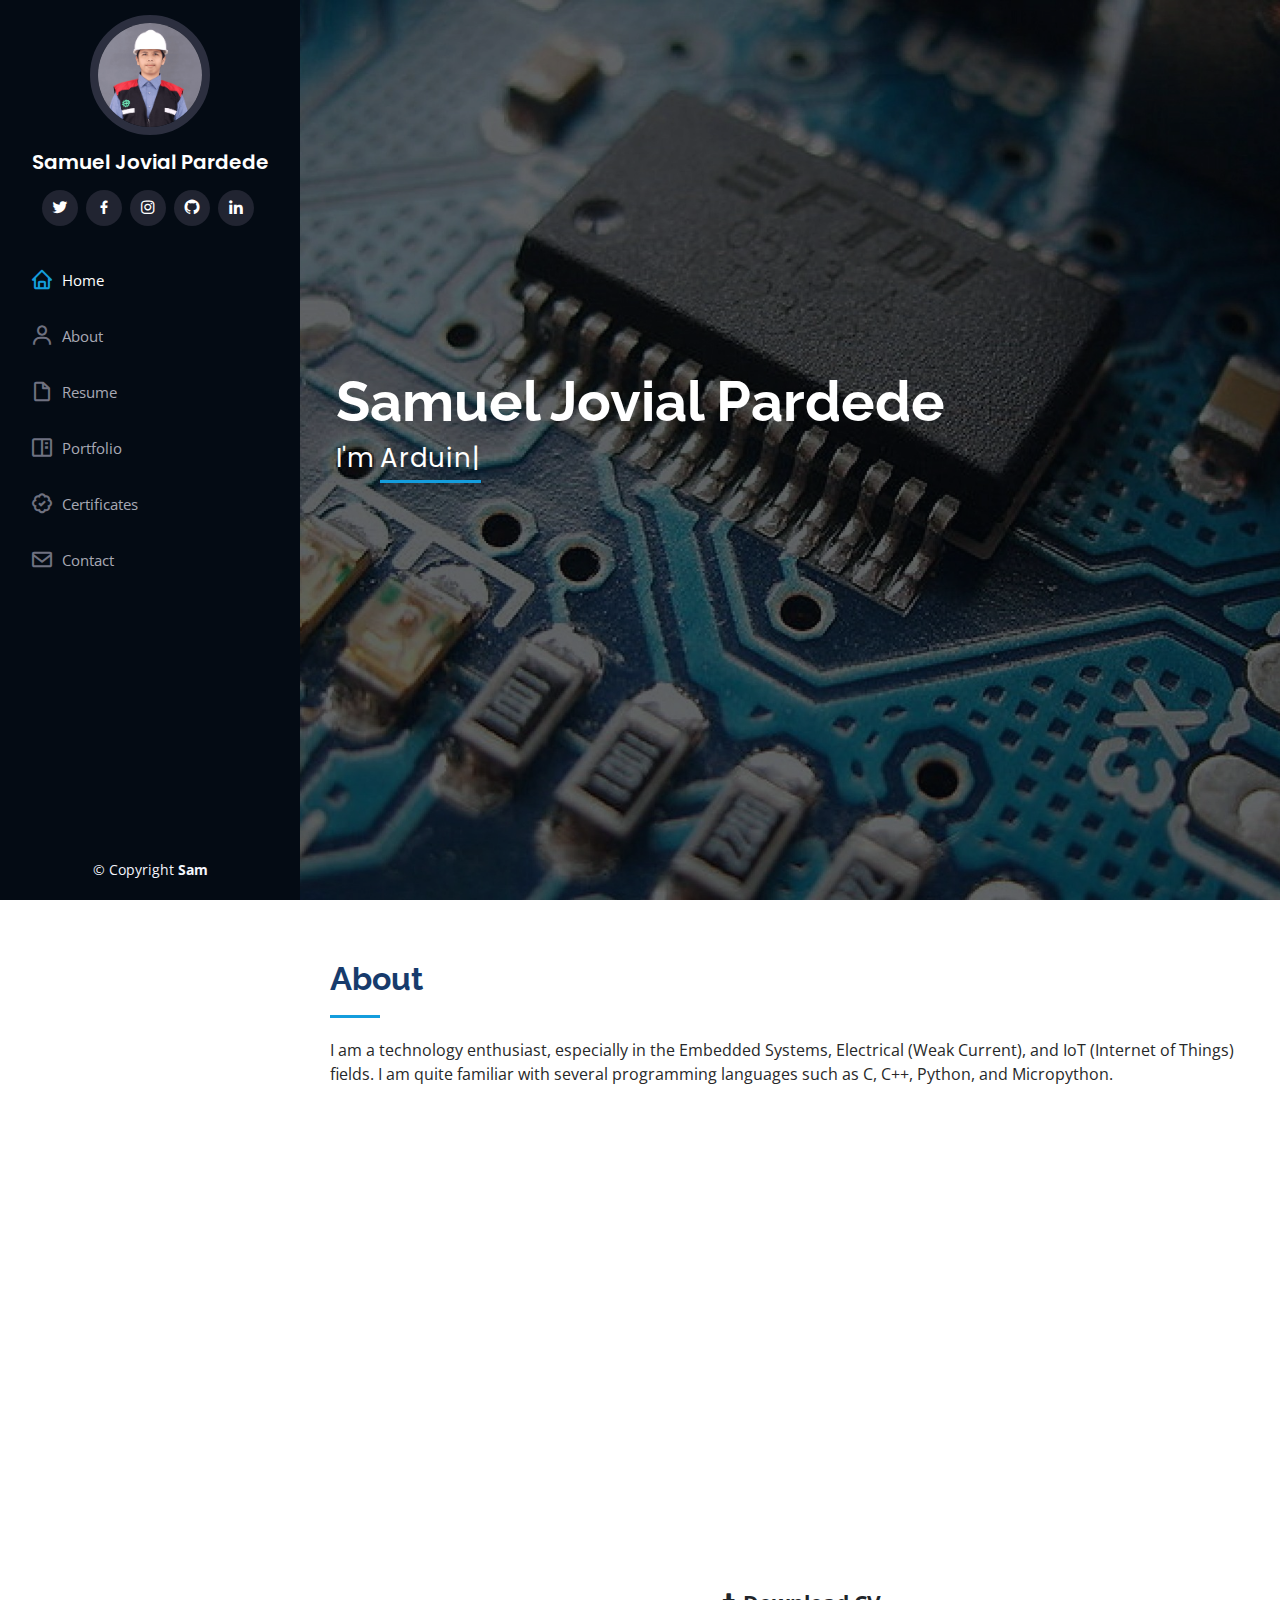
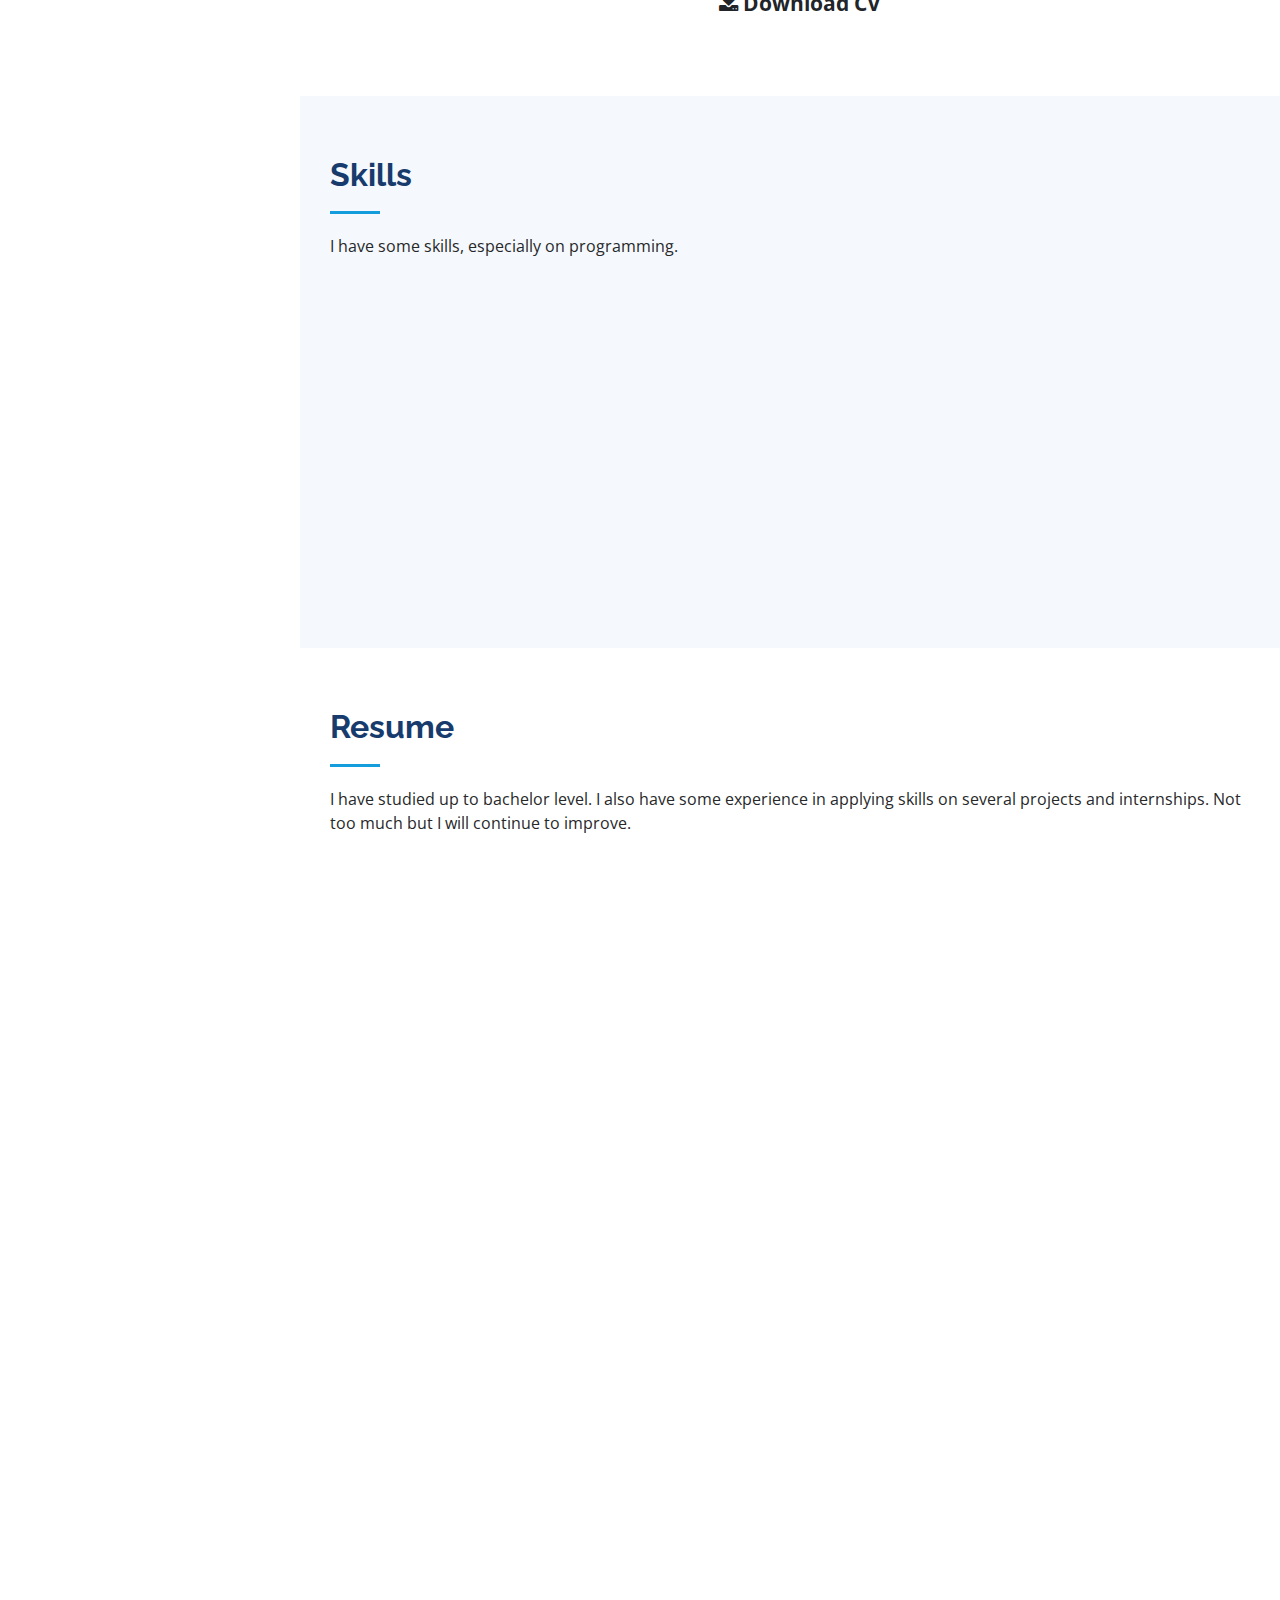
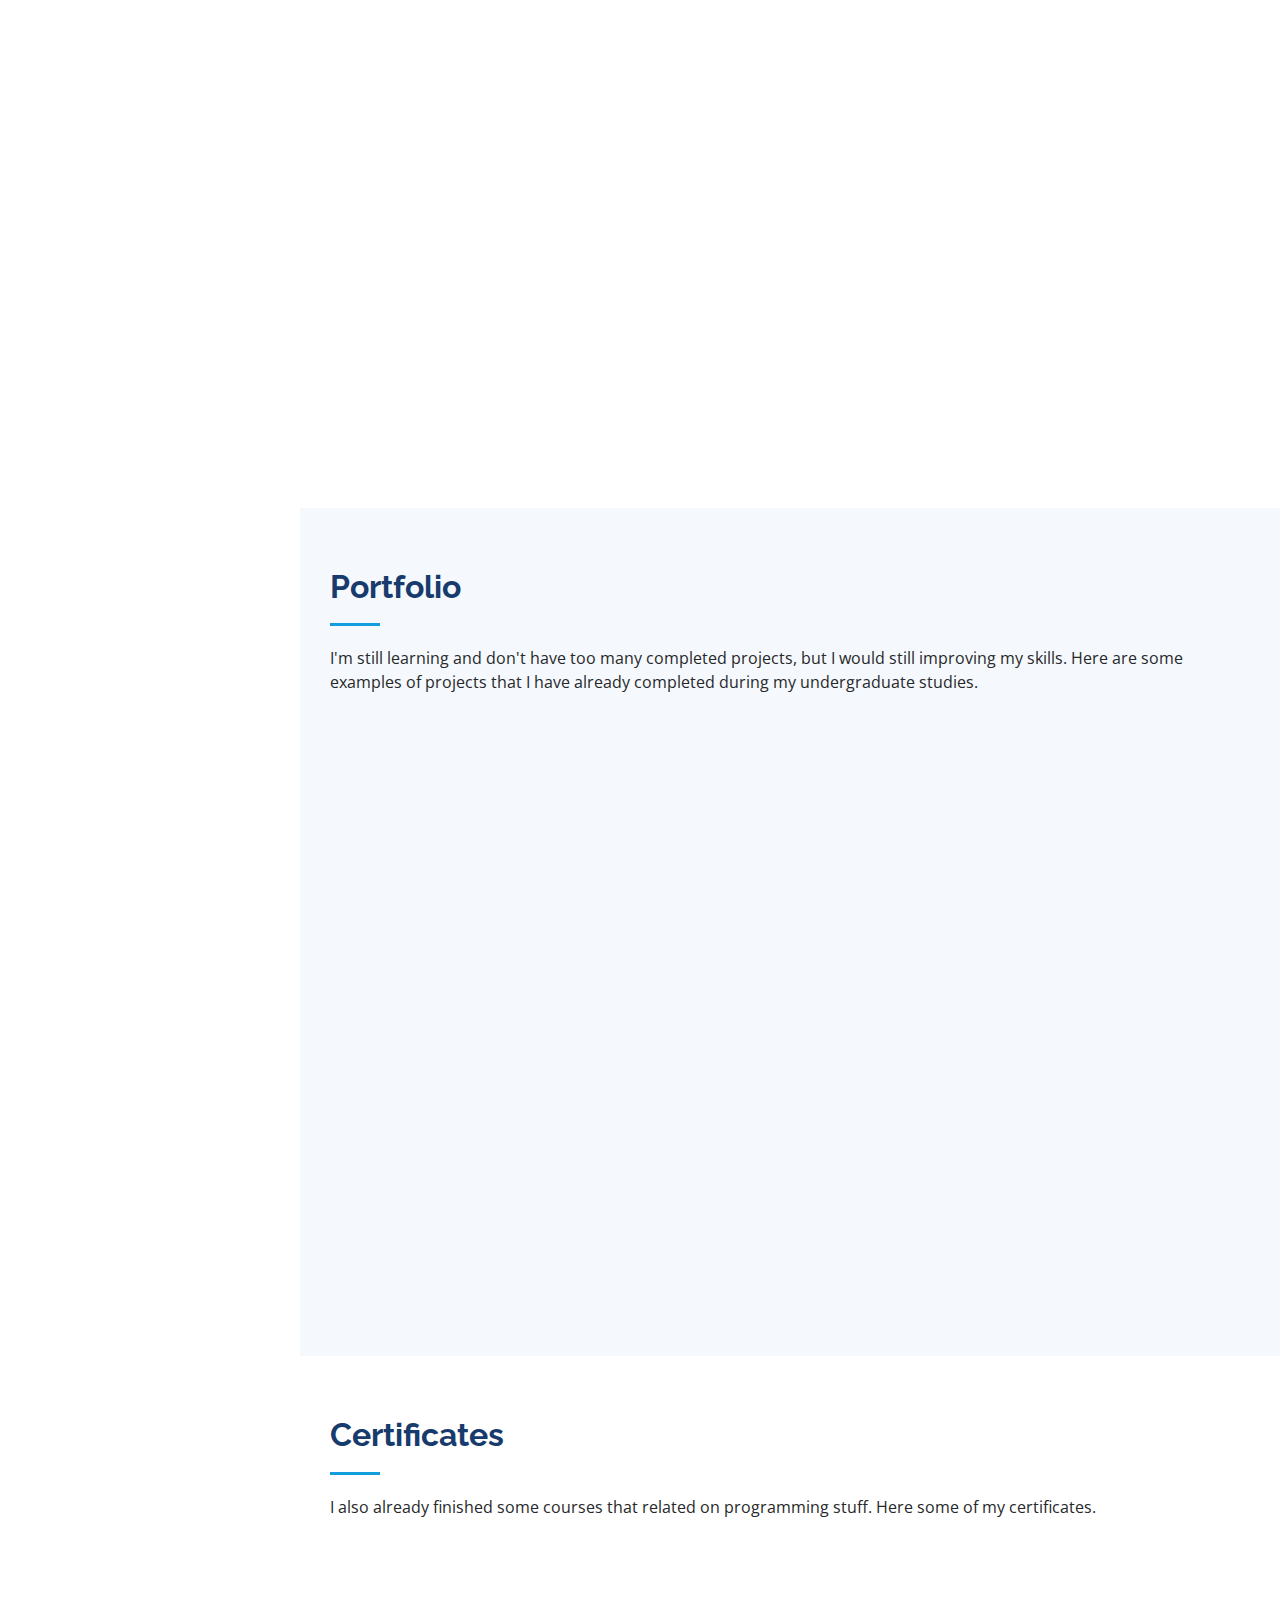
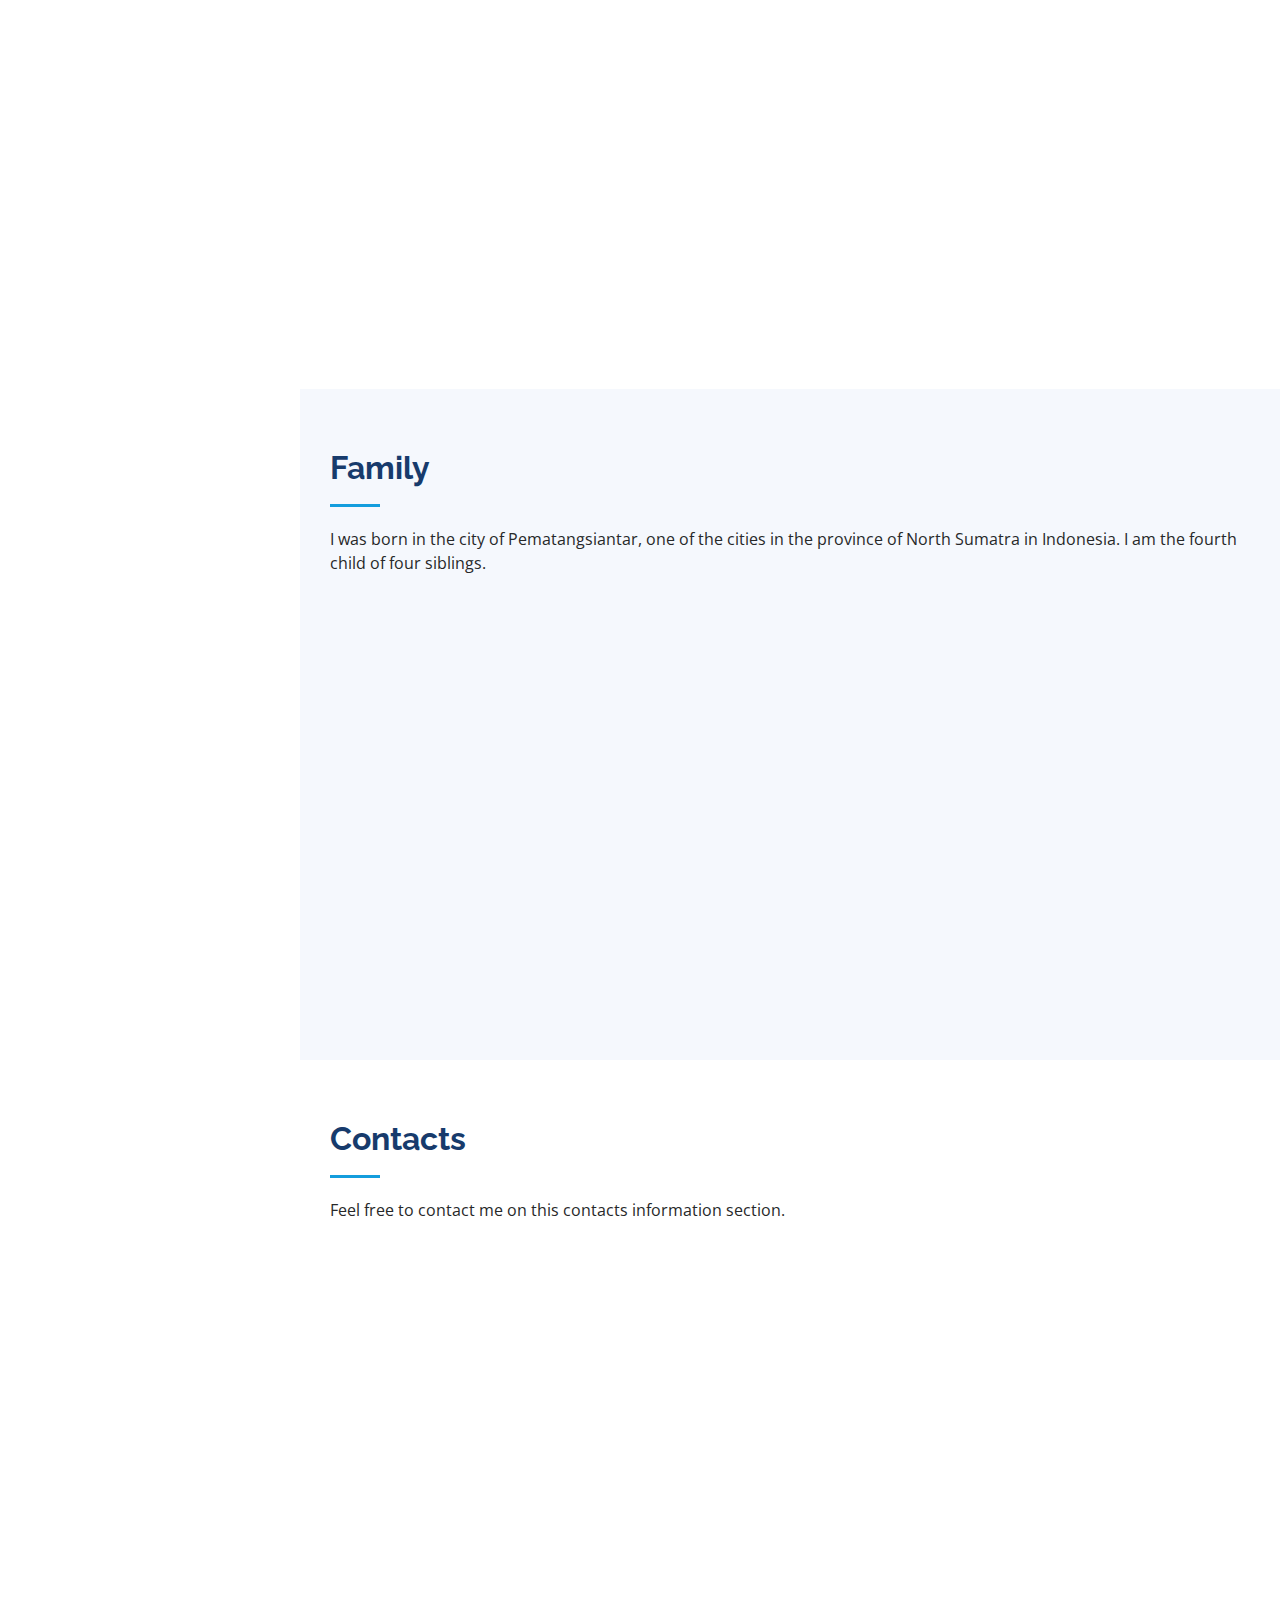
==== index.html @ 675b40ad "Update index.html" ====
<!DOCTYPE html>
<html lang="en">

<head>
  <meta charset="utf-8">
  <meta content="width=device-width, initial-scale=1.0" name="viewport">

  <title>Sam | Personal Website</title>
  <meta content="" name="description">
  <meta content="" name="keywords">

  <!-- Favicons -->
  <link href="assets/img/favicon.ico" rel="icon">

  <!-- Google Fonts -->
  <link
    href="https://fonts.googleapis.com/css?family=Open+Sans:300,300i,400,400i,600,600i,700,700i|Raleway:300,300i,400,400i,500,500i,600,600i,700,700i|Poppins:300,300i,400,400i,500,500i,600,600i,700,700i"
    rel="stylesheet">

  <!-- Vendor CSS Files -->
  <link href="assets/vendor/aos/aos.css" rel="stylesheet">
  <link href="assets/vendor/bootstrap/css/bootstrap.min.css" rel="stylesheet">
  <link href="assets/vendor/bootstrap-icons/bootstrap-icons.css" rel="stylesheet">
  <link href="assets/vendor/boxicons/css/boxicons.min.css" rel="stylesheet">
  <link href="assets/vendor/glightbox/css/glightbox.min.css" rel="stylesheet">
  <link href="assets/vendor/swiper/swiper-bundle.min.css" rel="stylesheet">

  <!-- Template Main CSS File -->
  <link href="assets/css/style.css" rel="stylesheet">

  <!-- =======================================================
  * Template Name: iPortfolio
  * Updated: Jul 27 2023 with Bootstrap v5.3.1
  * Template URL: https://bootstrapmade.com/iportfolio-bootstrap-portfolio-websites-template/
  * Author: BootstrapMade.com
  * License: https://bootstrapmade.com/license/
  ======================================================== -->
</head>

<body>

  <!-- ======= Mobile nav toggle button ======= -->
  <i class="bi bi-list mobile-nav-toggle d-xl-none"></i>

  <!-- ======= Header ======= -->
  <header id="header">
    <div class="d-flex flex-column">

      <div class="profile">
        <img src="assets/img/profile-img.jpg" alt="" class="img-fluid rounded-circle">
        <h1 class="text-light"><a href="index.html">Samuel Jovial Pardede</a></h1>
        <div class="social-links mt-3 text-center">
          <a href="https://twitter.com/JovialSamuel" target="_blank" class="twitter"><i class="bx bxl-twitter"></i></a>
          <a href="https://www.facebook.com/samuel.j.pardede.9/" target="_blank" class="facebook"><i
              class="bx bxl-facebook"></i></a>
          <a href="https://www.instagram.com/samuel_j_pardede/" target="_blank" class="instagram"><i
              class="bx bxl-instagram"></i></a>
          <a href="https://github.com/samueljovial21" target="_blank" class="google-plus"><i
              class="bx bxl-github"></i></a>
          <a href="https://www.linkedin.com/in/samuel-jovial-pardede/" target="_blank" class="linkedin"><i
              class="bx bxl-linkedin"></i></a>
        </div>
      </div>

      <nav id="navbar" class="nav-menu navbar">
        <ul>
          <li><a href="#hero" class="nav-link scrollto active"><i class="bx bx-home"></i> <span>Home</span></a></li>
          <li><a href="#about" class="nav-link scrollto"><i class="bx bx-user"></i> <span>About</span></a></li>
          <li><a href="#resume" class="nav-link scrollto"><i class="bx bx-file-blank"></i> <span>Resume</span></a></li>
          <li><a href="#portfolio" class="nav-link scrollto"><i class="bx bx-book-content"></i>
              <span>Portfolio</span></a></li>
          <li><a href="#services" class="nav-link scrollto"><i class="bx bx-badge-check"></i>
              <span>Certificates</span></a></li>
          <li><a href="#contact" class="nav-link scrollto"><i class="bx bx-envelope"></i> <span>Contact</span></a></li>
        </ul>
      </nav><!-- .nav-menu -->
    </div>
  </header><!-- End Header -->

  <!-- ======= Hero Section ======= -->
  <section id="hero" class="d-flex flex-column justify-content-center align-items-center">
    <div class="hero-container" data-aos="fade-in">
      <h1>Samuel Jovial Pardede</h1>
      <p>I'm <span class="typed" data-typed-items="Arduino Developer, Designer, Freelancer, Tech Enthusiast"></span></p>
    </div>
  </section><!-- End Hero -->

  <main id="main">

    <!-- ======= About Section ======= -->
    <section id="about" class="about">
      <div class="container">

        <div class="section-title">
          <h2>About</h2>
          <p>I am a technology enthusiast, especially in the Embedded Systems, Electrical (Weak Current), and IoT
            (Internet of Things) fields. I am quite familiar with several programming languages ​​such as C, C++,
            Python, and Micropython.</p>
        </div>

        <div class="row">
          <div class="col-lg-4" data-aos="fade-right">
            <img src="assets/img/full-body.png" class="img-fluid" alt="">
          </div>
          <div class="col-lg-8 pt-4 pt-lg-0 content" data-aos="fade-left">
            <h3>Junior Informatics Engineer &amp; Embedded System Developer.</h3>
            <p class="fst-italic">
              Here are some detailed information about myself that might help you.
            </p>
            <div class="row">
              <div class="col-lg-6">
                <ul>
                  <li><i class="bi bi-chevron-right"></i> <strong>Birthday:</strong> <span>Desember 11th, 2001</span>
                  </li>
                  <li><i class="bi bi-chevron-right"></i> <strong>Website:</strong>
                    <span>samueljovial21.github.io</span>
                  </li>
                  <li><i class="bi bi-chevron-right"></i> <strong>Phone/WA:</strong> <span>+62 821 6891 5818</span></li>
                  <li><i class="bi bi-chevron-right"></i> <strong>City:</strong> <span>Pematangsiantar, Indonesia</span>
                  </li>
                </ul>
              </div>
              <div class="col-lg-6">
                <ul>
                  <li><i class="bi bi-chevron-right"></i> <strong>Age:</strong> <span>22</span></li>
                  <li><i class="bi bi-chevron-right"></i> <strong>Degree:</strong> <span>Bachelor of Informatics
                      Engineering</span></li>
                  <li><i class="bi bi-chevron-right"></i> <strong>Email:</strong> <span>samueljovial21@gmail.com</span>
                  </li>
                  <li><i class="bi bi-chevron-right"></i> <strong>Freelance:</strong> <span>Available</span></li>
                </ul>
              </div>
            </div>
            <p>
              Feel free to discuss and assist in terms of technology research, especially embedded systems such as
              arduino and others. I have enough experience in the world of Arduino programming and assembling weak
              current electronic devices. I have completed several embedded systems projects during my undergraduate
              studies such as vehicle security systems and several other monitoring systems
            </p>
          </div>
        </div>
        <!-- Download CV Button -->
        <link rel="stylesheet"
          href="https://cdnjs.cloudflare.com/ajax/libs/font-awesome/4.7.0/css/font-awesome.min.css">
        <a href="https://drive.google.com/file/d/12mMq5kl_UBLz5K-GQAeX9vhc-fOobroc/view?usp=sharing"><button class="btn" style="width:100%; margin:10px; font-weight: bold; font-size: 130%;"><i
              class="fa fa-download"></i> Download CV</button></a>
      </div>
    </section><!-- End About Section -->

    <!-- ======= Facts Section ======= -->
    <!-- <section id="facts" class="facts">
      <div class="container">

        <div class="section-title">
          <h2>Facts</h2>
          <p>Magnam dolores commodi suscipit. Necessitatibus eius consequatur ex aliquid fuga eum quidem. Sit sint consectetur velit. Quisquam quos quisquam cupiditate. Et nemo qui impedit suscipit alias ea. Quia fugiat sit in iste officiis commodi quidem hic quas.</p>
        </div>

        <div class="row no-gutters">

          <div class="col-lg-3 col-md-6 d-md-flex align-items-md-stretch" data-aos="fade-up">
            <div class="count-box">
              <i class="bi bi-emoji-smile"></i>
              <span data-purecounter-start="0" data-purecounter-end="232" data-purecounter-duration="1" class="purecounter"></span>
              <p><strong>Happy Clients</strong> consequuntur quae</p>
            </div>
          </div>

          <div class="col-lg-3 col-md-6 d-md-flex align-items-md-stretch" data-aos="fade-up" data-aos-delay="100">
            <div class="count-box">
              <i class="bi bi-journal-richtext"></i>
              <span data-purecounter-start="0" data-purecounter-end="521" data-purecounter-duration="1" class="purecounter"></span>
              <p><strong>Projects</strong> adipisci atque cum quia aut</p>
            </div>
          </div>

          <div class="col-lg-3 col-md-6 d-md-flex align-items-md-stretch" data-aos="fade-up" data-aos-delay="200">
            <div class="count-box">
              <i class="bi bi-headset"></i>
              <span data-purecounter-start="0" data-purecounter-end="1453" data-purecounter-duration="1" class="purecounter"></span>
              <p><strong>Hours Of Support</strong> aut commodi quaerat</p>
            </div>
          </div>

          <div class="col-lg-3 col-md-6 d-md-flex align-items-md-stretch" data-aos="fade-up" data-aos-delay="300">
            <div class="count-box">
              <i class="bi bi-people"></i>
              <span data-purecounter-start="0" data-purecounter-end="32" data-purecounter-duration="1" class="purecounter"></span>
              <p><strong>Hard Workers</strong> rerum asperiores dolor</p>
            </div>
          </div>

        </div>

      </div> -->
    </section><!-- End Facts Section -->

    <!-- ======= Skills Section ======= -->
    <section id="skills" class="skills section-bg">
      <div class="container">

        <div class="section-title">
          <h2>Skills</h2>
          <p>I have some skills, especially on programming.</p>
        </div>

        <div class="row skills-content">

          <div class="col-lg-6" data-aos="fade-up">

            <div class="progress">
              <span class="skill">HTML <i class="val">70%</i></span>
              <div class="progress-bar-wrap">
                <div class="progress-bar" role="progressbar" aria-valuenow="70" aria-valuemin="0" aria-valuemax="100">
                </div>
              </div>
            </div>

            <div class="progress">
              <span class="skill">CSS <i class="val">70%</i></span>
              <div class="progress-bar-wrap">
                <div class="progress-bar" role="progressbar" aria-valuenow="70" aria-valuemin="0" aria-valuemax="100">
                </div>
              </div>
            </div>

            <div class="progress">
              <span class="skill">Arduino <i class="val">85%</i></span>
              <div class="progress-bar-wrap">
                <div class="progress-bar" role="progressbar" aria-valuenow="85" aria-valuemin="0" aria-valuemax="100">
                </div>
              </div>
            </div>

            <div class="progress">
              <span class="skill">Weak Current Electrical <i class="val">70%</i></span>
              <div class="progress-bar-wrap">
                <div class="progress-bar" role="progressbar" aria-valuenow="70" aria-valuemin="0" aria-valuemax="100">
                </div>
              </div>
            </div>

            <div class="progress">
              <span class="skill">Administration Work <i class="val">80%</i></span>
              <div class="progress-bar-wrap">
                <div class="progress-bar" role="progressbar" aria-valuenow="80" aria-valuemin="0" aria-valuemax="100">
                </div>
              </div>
            </div>

          </div>

          <div class="col-lg-6" data-aos="fade-up" data-aos-delay="100">

            <div class="progress">
              <span class="skill">Software Engineering <i class="val">90%</i></span>
              <div class="progress-bar-wrap">
                <div class="progress-bar" role="progressbar" aria-valuenow="90" aria-valuemin="0" aria-valuemax="100">
                </div>
              </div>
            </div>

            <div class="progress">
              <span class="skill">Embedded System <i class="val">80%</i></span>
              <div class="progress-bar-wrap">
                <div class="progress-bar" role="progressbar" aria-valuenow="80" aria-valuemin="0" aria-valuemax="100">
                </div>
              </div>
            </div>

            <div class="progress">
              <span class="skill">C & C++ <i class="val">80%</i></span>
              <div class="progress-bar-wrap">
                <div class="progress-bar" role="progressbar" aria-valuenow="80" aria-valuemin="0" aria-valuemax="100">
                </div>
              </div>
            </div>

            <div class="progress">
              <span class="skill">Mobile and Web UI Design <i class="val">85%</i></span>
              <div class="progress-bar-wrap">
                <div class="progress-bar" role="progressbar" aria-valuenow="85" aria-valuemin="0" aria-valuemax="100">
                </div>
              </div>
            </div>

            <div class="progress">
              <span class="skill">Python and Micropython <i class="val">80%</i></span>
              <div class="progress-bar-wrap">
                <div class="progress-bar" role="progressbar" aria-valuenow="80" aria-valuemin="0" aria-valuemax="100">
                </div>
              </div>
            </div>

          </div>

        </div>

      </div>
    </section><!-- End Skills Section -->

    <!-- ======= Resume Section ======= -->
    <section id="resume" class="resume">
      <div class="container">

        <div class="section-title">
          <h2>Resume</h2>
          <p>I have studied up to bachelor level. I also have some experience in applying skills on several projects and
            internships. Not too much but I will continue to improve.</p>
        </div>

        <div class="row">
          <div class="col-lg-6" data-aos="fade-up">
            <h3 class="resume-title">Summary</h3>
            <div class="resume-item pb-0">
              <h4>Samuel Jovial Pardede</h4>
              <p><em>A technology enthusiast specializing in the internet of things and embedded systems. Having skills
                  in the use of arduino, wiring, cabling and soldering of electronic circuits.</em></p>
              <ul>
                <li>Simarimbun, Pematangsiantar</li>
                <li>(+62) 821-6891-5818</li>
                <li>samueljovial21@gmail.com</li>
              </ul>
            </div>

            <h3 class="resume-title">Education</h3>
            <div class="resume-item">
              <h4>Bachelor of Informatics Engineering</h4>
              <h5>2019 - 2023</h5>
              <p><em>Sumatera Institute of Technology</em></p>
              <p>Has taken education on time with 3.48 of GPA</p>
            </div>
            <div class="resume-item">
              <h4>Science Concentrate</h4>
              <h5>2019 - 2023</h5>
              <p><em>Bintang Timur Pematangsiantar Senior High School</em></p>
              <p>Has taken education on time with final score of 83.69</p>
              <ul>
                <li>Got first rank during the second level and got parallel sixth rank simultaneously. </li>
                <li>Engineering Olympiad participant with a final score of C+ at EXSCO USU 2019 Olympiad. </li>
                <li>English Olympiad participant with a final score of B at ISO USU 2018 Olympiad. </li>
                <li>Member of band music art development. </li>
              </ul>
            </div>
            <!-- <div class="resume-item">
              <h4>Bachelor of Fine Arts &amp; Graphic Design</h4>
              <h5>2010 - 2014</h5>
              <p><em>Rochester Institute of Technology, Rochester, NY</em></p>
              <p>Quia nobis sequi est occaecati aut. Repudiandae et iusto quae reiciendis et quis Eius vel ratione eius unde vitae rerum voluptates asperiores voluptatem Earum molestiae consequatur neque etlon sader mart dila</p>
            </div> -->
          </div>
          <div class="col-lg-6" data-aos="fade-up" data-aos-delay="100">
            <h3 class="resume-title">Internships and Organisations Experience</h3>
            <div class="resume-item">
              <h4>Head on IoThings ITERA Research Division</h4>
              <h5>2021 - 2023</h5>
              <p><em>Sumatera Institute of Technology </em></p>
              <ul>
                <li>Lead in the education about Arduino, Wiring, and Cabling.</li>
                <li>Sharing information about technology that using newest sensors. </li>
              </ul>
            </div>
            <div class="resume-item">
              <h4>Member of ITERA  Music Art Development</h4>
              <h5>2019 - 2020</h5>
              <p><em>Sumatera Institute of Technology </em></p>
              <ul>
                <li>Performing Guitar and Drum skills on Band.</li>
                <li>Audio mixing engineering. </li>
                <li>Creating music. </li>
              </ul>
            </div>
            <div class="resume-item">
              <h4>IT Staff</h4>
              <h5>Jul 2022 - Aug 2022</h5>
              <p><em>Internship at DPRD Kab. Pesawaran, Lampung</em></p>
              <p>Doing Task as Software Engineer</p>
              <ul>
                <li>Website Maintenance technician.</li>
                <li>Mobile and Website UI designer.</li>
                <li>IT Troubleshooter.</li>
                <li>Administration works.</li>
              </ul>
            </div>
            <div class="resume-item">
              <h4>Developer</h4>
              <h5>Jul 2022 - Des 2022</h5>
              <p><em>Smart Schoool Foundation, Lampung</em></p>
              <p>E-Learning website project</p>
              <ul>
                <li>Developing using Agile Scrum Development Method.</li>
                <li>Codeigniter 4 Framework.</li>
                <li>Working in a small team (Startup).</li>
              </ul>
            </div>
          </div>
        </div>

      </div>
    </section><!-- End Resume Section -->

    <!-- ======= Portfolio Section ======= -->
    <section id="portfolio" class="portfolio section-bg">
      <div class="container">

        <div class="section-title">
          <h2>Portfolio</h2>
          <p>I'm still learning and don't have too many completed projects, but I would still improving my skills. Here
            are some examples of projects that I have already completed during my undergraduate studies.</p>
        </div>

        <div class="row" data-aos="fade-up">
          <div class="col-lg-12 d-flex justify-content-center">
            <ul id="portfolio-flters">
              <li data-filter="*" class="filter-active">All</li>
              <li data-filter=".filter-app">Design</li>
              <li data-filter=".filter-card">Embedded Systems</li>
              <li data-filter=".filter-web">Web</li>
            </ul>
          </div>
        </div>

        <div class="row portfolio-container" data-aos="fade-up" data-aos-delay="100">

          <div class="col-lg-4 col-md-6 portfolio-item filter-app">
            <div class="portfolio-wrap">
              <img src="assets/img/portfolio/portfolio-1.jpg" class="img-fluid" alt="">
              <div class="portfolio-links">
                <a href="assets/img/portfolio/portfolio-1.jpg" data-gallery="portfolioGallery"
                  class="portfolio-lightbox" title="E-Work Web UI Design"><i class="bx bx-plus"></i></a>
                <a href="portfolio-details-1.html" title="More Details"><i class="bx bx-link"></i></a>
              </div>
            </div>
          </div>

          <div class="col-lg-4 col-md-6 portfolio-item filter-web">
            <div class="portfolio-wrap">
              <img src="assets/img/portfolio/portfolio-2.jpg" class="img-fluid" alt="">
              <div class="portfolio-links">
                <a href="assets/img/portfolio/portfolio-2.jpg" data-gallery="portfolioGallery"
                  class="portfolio-lightbox" title="E-Learning Website"><i class="bx bx-plus"></i></a>
                <a href="portfolio-details-2.html" title="More Details"><i class="bx bx-link"></i></a>
              </div>
            </div>
          </div>

          <div class="col-lg-4 col-md-6 portfolio-item filter-app">
            <div class="portfolio-wrap">
              <img src="assets/img/portfolio/portfolio-3.jpg" class="img-fluid" alt="">
              <div class="portfolio-links">
                <a href="assets/img/portfolio/portfolio-3.jpg" data-gallery="portfolioGallery"
                  class="portfolio-lightbox" title="Mobile E-Work UI Design"><i class="bx bx-plus"></i></a>
                <a href="portfolio-details-3.html" title="More Details"><i class="bx bx-link"></i></a>
              </div>
            </div>
          </div>

          <div class="col-lg-4 col-md-6 portfolio-item filter-card">
            <div class="portfolio-wrap">
              <img src="assets/img/portfolio/portfolio-4.jpg" class="img-fluid" alt="">
              <div class="portfolio-links">
                <a href="assets/img/portfolio/portfolio-4.jpg" data-gallery="portfolioGallery"
                  class="portfolio-lightbox" title="Desk Assistant, IoT Project"><i class="bx bx-plus"></i></a>
                <a href="portfolio-details-4.html" title="More Details"><i class="bx bx-link"></i></a>
              </div>
            </div>
          </div>

          <!-- <div class="col-lg-4 col-md-6 portfolio-item filter-web">
            <div class="portfolio-wrap">
              <img src="assets/img/portfolio/portfolio-5.jpg" class="img-fluid" alt="">
              <div class="portfolio-links">
                <a href="assets/img/portfolio/portfolio-5.jpg" data-gallery="portfolioGallery" class="portfolio-lightbox" title="Web 2"><i class="bx bx-plus"></i></a>
                <a href="portfolio-details.html" title="More Details"><i class="bx bx-link"></i></a>
              </div>
            </div>
          </div> -->

          <div class="col-lg-4 col-md-6 portfolio-item filter-app">
            <div class="portfolio-wrap">
              <img src="assets/img/portfolio/portfolio-6.jpg" class="img-fluid" alt="">
              <div class="portfolio-links">
                <a href="assets/img/portfolio/portfolio-6.jpg" data-gallery="portfolioGallery"
                  class="portfolio-lightbox" title="Mobile Information System UI Design"><i class="bx bx-plus"></i></a>
                <a href="portfolio-details-5.html" title="More Details"><i class="bx bx-link"></i></a>
              </div>
            </div>
          </div>

          <div class="col-lg-4 col-md-6 portfolio-item filter-card">
            <div class="portfolio-wrap">
              <img src="assets/img/portfolio/portfolio-7.jpg" class="img-fluid" alt="">
              <div class="portfolio-links">
                <a href="assets/img/portfolio/portfolio-7.jpg" data-gallery="portfolioGallery"
                  class="portfolio-lightbox" title="Safety Warning, Bachelor Final Project"><i
                    class="bx bx-plus"></i></a>
                <a href="portfolio-details-6.html" title="More Details"><i class="bx bx-link"></i></a>
              </div>
            </div>
          </div>

          <!-- <div class="col-lg-4 col-md-6 portfolio-item filter-card">
            <div class="portfolio-wrap">
              <img src="assets/img/portfolio/portfolio-8.jpg" class="img-fluid" alt="">
              <div class="portfolio-links">
                <a href="assets/img/portfolio/portfolio-8.jpg" data-gallery="portfolioGallery" class="portfolio-lightbox" title="Card 3"><i class="bx bx-plus"></i></a>
                <a href="portfolio-details.html" title="More Details"><i class="bx bx-link"></i></a>
              </div>
            </div>
          </div>

          <div class="col-lg-4 col-md-6 portfolio-item filter-web">
            <div class="portfolio-wrap">
              <img src="assets/img/portfolio/portfolio-9.jpg" class="img-fluid" alt="">
              <div class="portfolio-links">
                <a href="assets/img/portfolio/portfolio-9.jpg" data-gallery="portfolioGallery" class="portfolio-lightbox" title="Web 3"><i class="bx bx-plus"></i></a>
                <a href="portfolio-details.html" title="More Details"><i class="bx bx-link"></i></a>
              </div>
            </div>
          </div> -->

        </div>

      </div>
    </section><!-- End Portfolio Section -->

    <!-- ======= Services Section ======= -->
    <section id="services" class="services">
      <div class="container">

        <div class="section-title">
          <h2>Certificates</h2>
          <p>I also already finished some courses that related on programming stuff. Here some of my certificates.</p>
        </div>

        <div class="row">
          <div class="col-lg-4 col-md-6 icon-box" data-aos="fade-up">
            <div class="icon"><i class="bi bi-c-circle-fill"></i></div>
            <h4 class="title"><a href="https://www.dicoding.com/certificates/0LZ0G049RX65">Programming with C</a></h4>
            <p class="description">Hosted by Dicoding. Valid until March 1th, 2026</p>
          </div>
          <div class="col-lg-4 col-md-6 icon-box" data-aos="fade-up">
            <div class="icon"><i class="bi bi-filetype-java"></i></div>
            <h4 class="title"><a href="https://www.dicoding.com/certificates/0LZ0G04J0X65">Programming with Java</a>
            </h4>
            <p class="description">Hosted by Dicoding. Valid until March 1th, 2026</p>
          </div>
          <div class="col-lg-4 col-md-6 icon-box" data-aos="fade-up" data-aos-delay="200">
            <div class="icon"><i class="bi bi-code-slash"></i></div>
            <h4 class="title"><a href="https://www.dicoding.com/certificates/53XEN60Q9XRN">Start Programming to become a
                Software Developer</a></h4>
            <p class="description">Hosted by Dicoding. Valid until August 20th, 2026</p>
          </div>
          <div class="col-lg-4 col-md-6 icon-box" data-aos="fade-up" data-aos-delay="200">
            <div class="icon"><i class="bi bi-kanban-fill"></i></div>
            <h4 class="title"><a
                href="https://www.dicoding.com/dicodingassets/coursecertificate/a4976e8e713967bd0e88992ffde868345cffa27e/view">Project
                Management</a></h4>
            <p class="description">Hosted by Dicoding. Valid until August 20th, 2026</p>
          </div>
          <div class="col-lg-4 col-md-6 icon-box" data-aos="fade-up" data-aos-delay="400">
            <div class="icon"><i class="bi bi-translate"></i></div>
            <h4 class="title"><a
                href="https://drive.google.com/file/d/1ncLJfMcGFZOEQ-Fjptse56heY1d5KhyZ/view?usp=sharing">Toefl Test</a>
            </h4>
            <p class="description">Bronze Certificate of achievement from the toefl test administered by the Universitas Sumatera Utara.
              With a total score of 503 (LC : 54, SWE : 45, RC : 52).</p>
          </div>
          <div class="col-lg-4 col-md-6 icon-box" data-aos="fade-up" data-aos-delay="500">
            <div class="icon"><i class="bi bi-three-dots"></i></div>
            <h4 class="title"><a href="https://www.linkedin.com/in/samuel-jovial-pardede/">Others</a></h4>
            <p class="description">
              And several others license held by Linkedin test.</p>
          </div>
        </div>

      </div>
    </section><!-- End Services Section -->

    <!-- ======= Testimonials Section ======= -->
    <section id="testimonials" class="testimonials section-bg">
      <div class="container">

        <div class="section-title">
          <h2>Family</h2>
          <p>I was born in the city of Pematangsiantar, one of the cities in the province of North Sumatra in Indonesia.
            I am the fourth child of four siblings.</p>
        </div>

        <div class="testimonials-slider swiper" data-aos="fade-up" data-aos-delay="100">
          <div class="swiper-wrapper">

            <div class="swiper-slide">
              <div class="testimonial-item" data-aos="fade-up">
                <p>
                  <i class="bx bxs-quote-alt-left quote-icon-left"></i>
                  The persons who raised and educated Sam. The persons who Sam really respect. The best parents Sam ever
                  knew.
                  <i class="bx bxs-quote-alt-right quote-icon-right"></i>
                </p>
                <img src="assets/img/testimonials/testimonials-1.png" class="testimonial-img" alt="">
                <h3>T.Pardede, S.Pd. & St.E. Br.Sagala</h3>
                <h4>Parents</h4>
              </div>
            </div><!-- End testimonial item -->

            <div class="swiper-slide">
              <div class="testimonial-item" data-aos="fade-up" data-aos-delay="100">
                <p>
                  <i class="bx bxs-quote-alt-left quote-icon-left"></i>
                  The first child in Pardede's family and Sam's first sister. Currently working as a civil servant with
                  the profession of Dentist.
                  <i class="bx bxs-quote-alt-right quote-icon-right"></i>
                </p>
                <img src="assets/img/testimonials/testimonials-2.png" class="testimonial-img" alt="">
                <h3>drg. Juliana Pardede</h3>
                <h4>Sister</h4>
              </div>
            </div><!-- End testimonial item -->

            <div class="swiper-slide">
              <div class="testimonial-item" data-aos="fade-up" data-aos-delay="200">
                <p>
                  <i class="bx bxs-quote-alt-left quote-icon-left"></i>
                  The second child in Pardede's family and Sam's first brother. Currently working as a Electrical
                  Engineer at PT PLN.
                  <i class="bx bxs-quote-alt-right quote-icon-right"></i>
                </p>
                <img src="assets/img/testimonials/testimonials-3.png" class="testimonial-img" alt="">
                <h3>Reynold Bill Argand Pardede, S.T.</h3>
                <h4>Brother</h4>
              </div>
            </div><!-- End testimonial item -->

            <div class="swiper-slide">
              <div class="testimonial-item" data-aos="fade-up" data-aos-delay="300">
                <p>
                  <i class="bx bxs-quote-alt-left quote-icon-left"></i>
                  The third child in Pardede's family and Sam's second Sister. Dentist Clinic at Medan city, <a
                    href="https://www.instagram.com/galeridentalcare/" target="_blank"
                    style="color: black; font-weight: bold;">click here</a>.
                  <i class="bx bxs-quote-alt-right quote-icon-right"></i>
                </p>
                <img src="assets/img/testimonials/testimonials-4.png" class="testimonial-img" alt="">
                <h3>drg. Grace Evelyn Pardede</h3>
                <h4>Sister</h4>
              </div>
            </div><!-- End testimonial item -->

            <!-- <div class="swiper-slide">
              <div class="testimonial-item" data-aos="fade-up" data-aos-delay="400">
                <p>
                  <i class="bx bxs-quote-alt-left quote-icon-left"></i>
                  Quis quorum aliqua sint quem legam fore sunt eram irure aliqua veniam tempor noster veniam enim culpa labore duis sunt culpa nulla illum cillum fugiat legam esse veniam culpa fore nisi cillum quid.
                  <i class="bx bxs-quote-alt-right quote-icon-right"></i>
                </p>
                <img src="assets/img/testimonials/testimonials-5.jpg" class="testimonial-img" alt="">
                <h3>John Larson</h3>
                <h4>Entrepreneur</h4>
              </div>
            </div> -->
            <!-- End testimonial item -->

          </div>
          <div class="swiper-pagination"></div>
        </div>

      </div>
    </section><!-- End Testimonials Section -->

    <!-- ======= Contact Section ======= -->
    <section id="contact" class="contact">
      <div class="container">

        <div class="section-title">
          <h2>Contacts</h2>
          <p>Feel free to contact me on this contacts information section.</p>
        </div>

        <div class="row" data-aos="fade-in">

          <div class="col-lg-5 d-flex align-items-stretch">
            <div class="info">
              <div class="address">
                <i class="bi bi-geo-alt"></i>
                <h4>Location:</h4>
                <p>Simarimbun, Pematangsiantar, 21129</p>
              </div>

              <div class="email">
                <i class="bi bi-envelope"></i>
                <h4><a href="mailto:samueljpdd@gmail.com" target="_blank">Email:</a></h4>
                <p>samueljpdd@gmail.com</p>
              </div>

              <div class="phone">
                <i class="bi bi-whatsapp"></i>
                <h4><a href="https://wa.me/6282168915818" target="_blank">Phone or WhatsApp:</a></h4>
                <p>+62 821 6891 5818</p>
              </div>

              <div class="phone">
                <i class="bi bi-telegram"></i>
                <h4><a href="https://t.me/samueljovial" target="_blank">Telegram:</a></h4>
                <p>+62 821 6891 5818</p>
              </div>

              <div class="phone">
                <i class="bi bi-line"></i>
                <h4>Line ID:</h4>
                <p>samuel_rev</p>
              </div>

              <div class="phone">
                <i class="bi bi-discord"></i>
                <h4>Discord Username:</h4>
                <p>sam219300</p>
              </div>

              <!-- <iframe src="https://www.google.com/maps/embed?pb=!1m18!1m12!1m3!1d3984.6936120652244!2d99.01802347575827!3d2.904304454607318!2m3!1f0!2f0!3f0!3m2!1i1024!2i768!4f13.1!3m3!1m2!1s0x303185c065d530e3%3A0xd76ff087896c0005!2sResto%20Reynold%20Pardede!5e0!3m2!1sid!2sid!4v1692524265450!5m2!1sid!2sid" frameborder="0" style="border:0; width: 100%; height: 290px;" allowfullscreen></iframe> -->
            </div>

          </div>

          <div class="col-lg-7 mt-5 mt-lg-0 d-flex align-items-stretch">
            <iframe
              src="https://www.google.com/maps/embed?pb=!1m18!1m12!1m3!1d3984.6936120652244!2d99.01802347575827!3d2.904304454607318!2m3!1f0!2f0!3f0!3m2!1i1024!2i768!4f13.1!3m3!1m2!1s0x303185c065d530e3%3A0xd76ff087896c0005!2sResto%20Reynold%20Pardede!5e0!3m2!1sid!2sid!4v1692524265450!5m2!1sid!2sid"
              frameborder="0" style="border:0; width: 100%; height:559px;" allowfullscreen></iframe>
            <!-- <form action="forms/contact.php" method="post" role="form" class="php-email-form">
              <div class="row">
                <div class="form-group col-md-6">
                  <label for="name">Your Name</label>
                  <input type="text" name="name" class="form-control" id="name" required>
                </div>
                <div class="form-group col-md-6">
                  <label for="name">Your Email</label>
                  <input type="email" class="form-control" name="email" id="email" required>
                </div>
              </div>
              <div class="form-group">
                <label for="name">Subject</label>
                <input type="text" class="form-control" name="subject" id="subject" required>
              </div>
              <div class="form-group">
                <label for="name">Message</label>
                <textarea class="form-control" name="message" rows="10" required></textarea>
              </div>
              <div class="my-3">
                <div class="loading">Loading</div>
                <div class="error-message"></div>
                <div class="sent-message">Your message has been sent. Thank you!</div>
              </div>
              <div class="text-center"><button type="submit">Send Message</button></div>
            </form> -->
          </div>

        </div>

      </div>
    </section><!-- End Contact Section -->

  </main><!-- End #main -->

  <!-- ======= Footer ======= -->
  <footer id="footer">
    <div class="container">

      <div class="copyright">
        &copy; Copyright <strong><span>Sam</span></strong>
      </div>
      <div class="credits">
        <!-- All the links in the footer should remain intact. -->
        <!-- You can delete the links only if you purchased the pro version. -->
        <!-- Licensing information: https://bootstrapmade.com/license/ -->
        <!-- Purchase the pro version with working PHP/AJAX contact form: https://bootstrapmade.com/iportfolio-bootstrap-portfolio-websites-template/ -->
      </div>
    </div>
  </footer><!-- End  Footer -->

  <a href="#" class="back-to-top d-flex align-items-center justify-content-center"><i
      class="bi bi-arrow-up-short"></i></a>

  <!-- Vendor JS Files -->
  <script src="assets/vendor/purecounter/purecounter_vanilla.js"></script>
  <script src="assets/vendor/aos/aos.js"></script>
  <script src="assets/vendor/bootstrap/js/bootstrap.bundle.min.js"></script>
  <script src="assets/vendor/glightbox/js/glightbox.min.js"></script>
  <script src="assets/vendor/isotope-layout/isotope.pkgd.min.js"></script>
  <script src="assets/vendor/swiper/swiper-bundle.min.js"></script>
  <script src="assets/vendor/typed.js/typed.umd.js"></script>
  <script src="assets/vendor/waypoints/noframework.waypoints.js"></script>
  <script src="assets/vendor/php-email-form/validate.js"></script>

  <!-- Template Main JS File -->
  <script src="assets/js/main.js"></script>

</body>

</html>
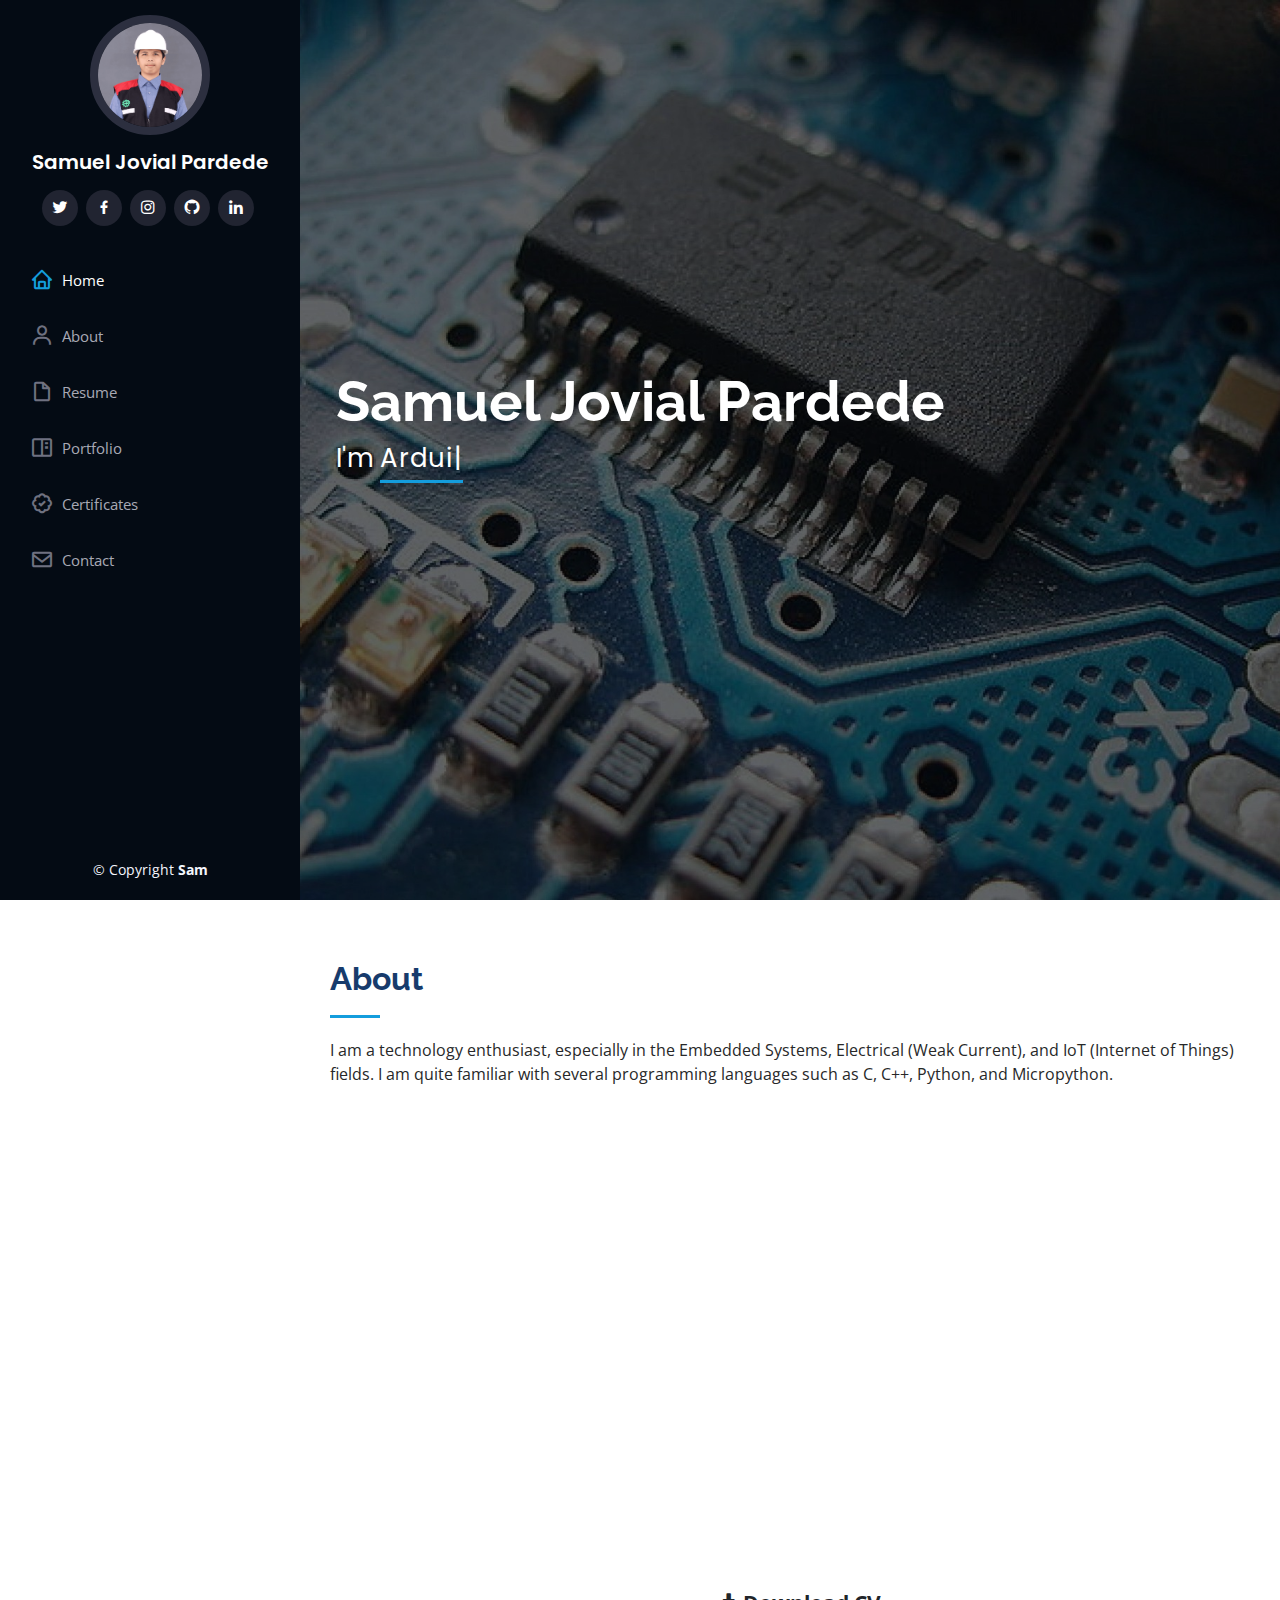
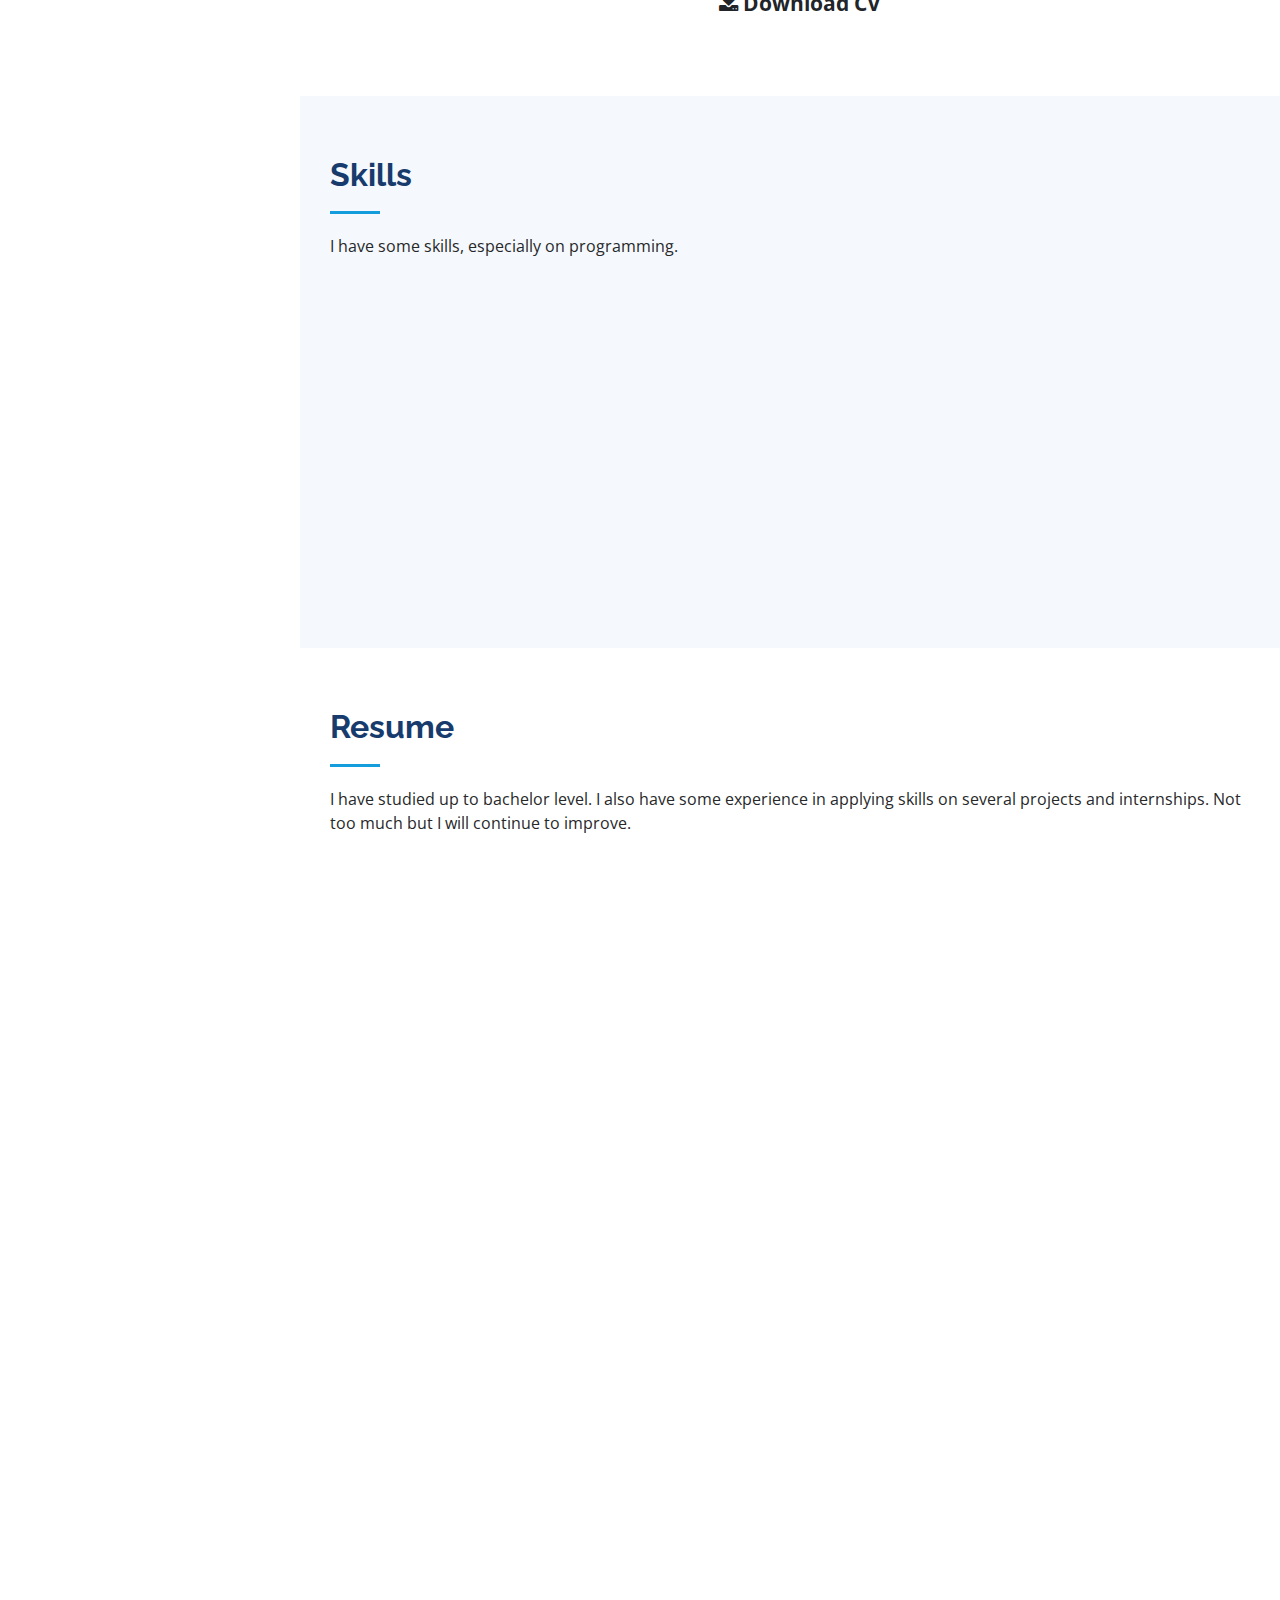
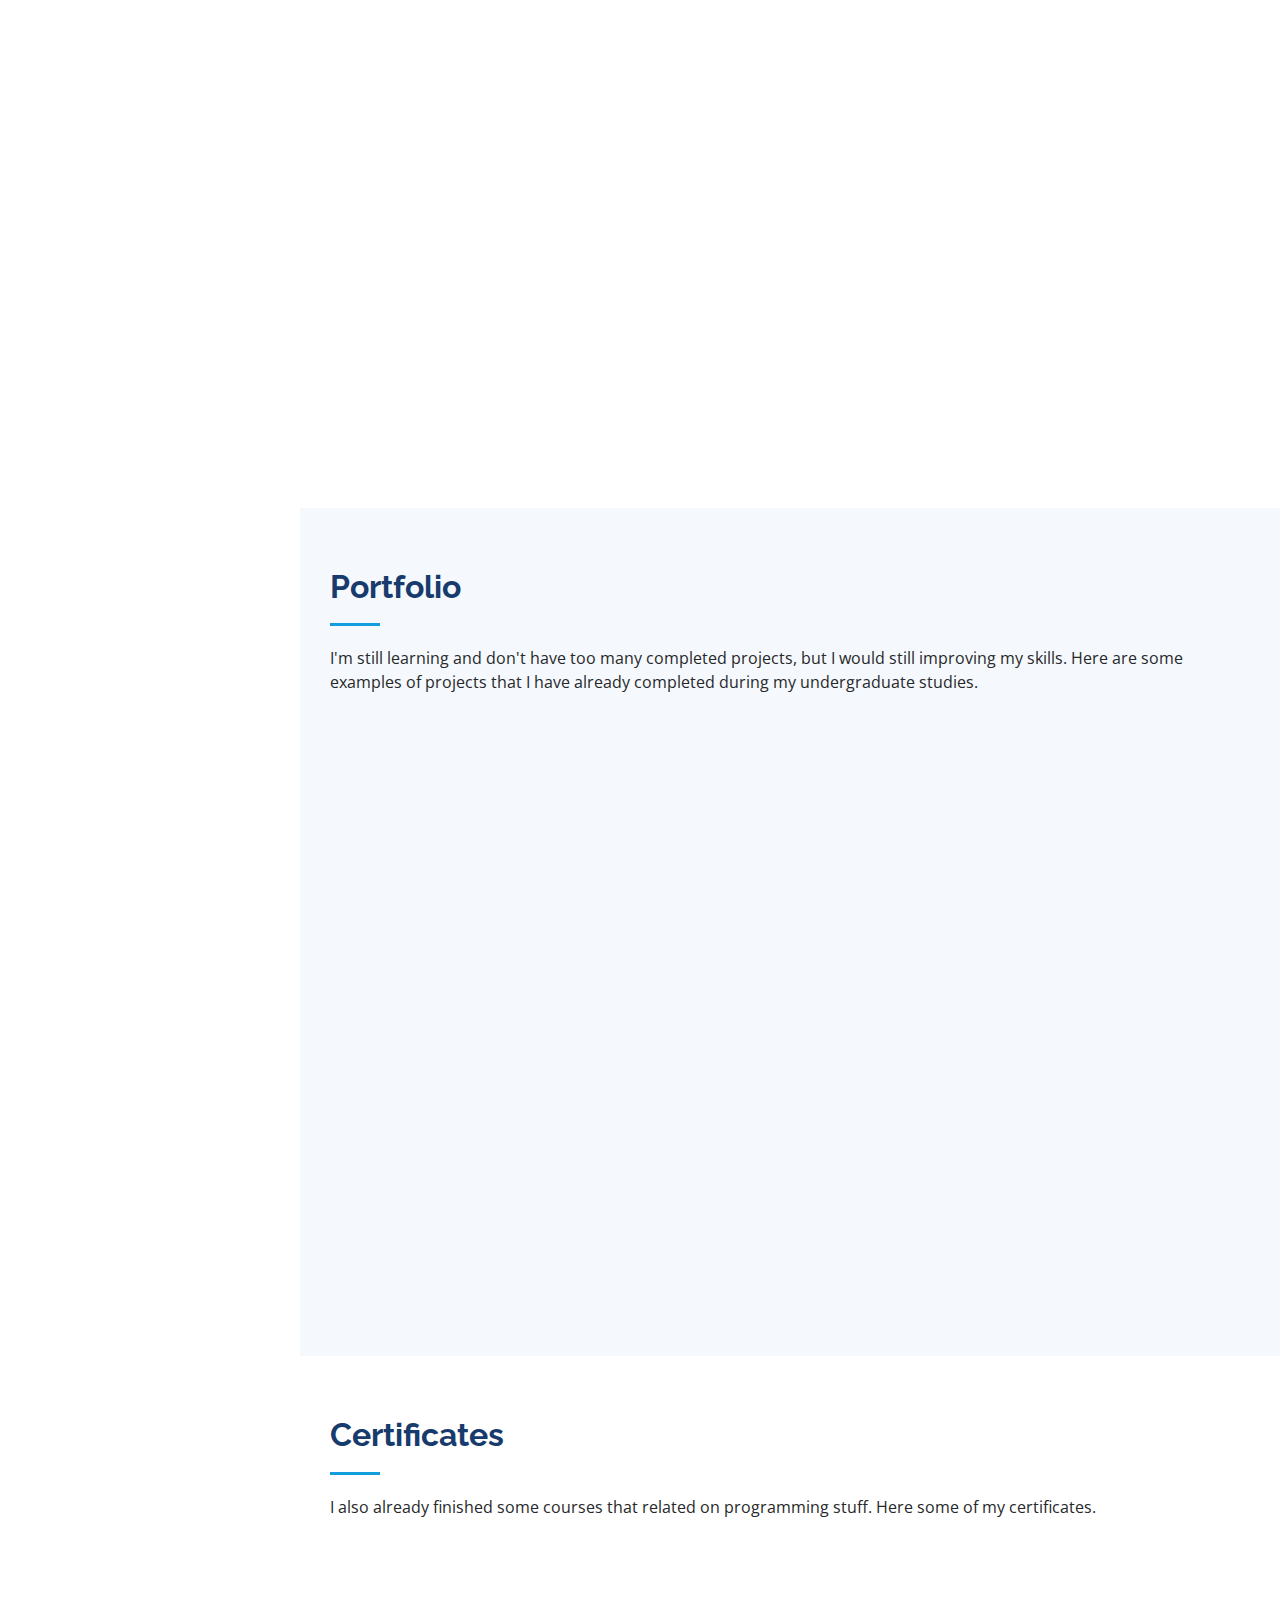
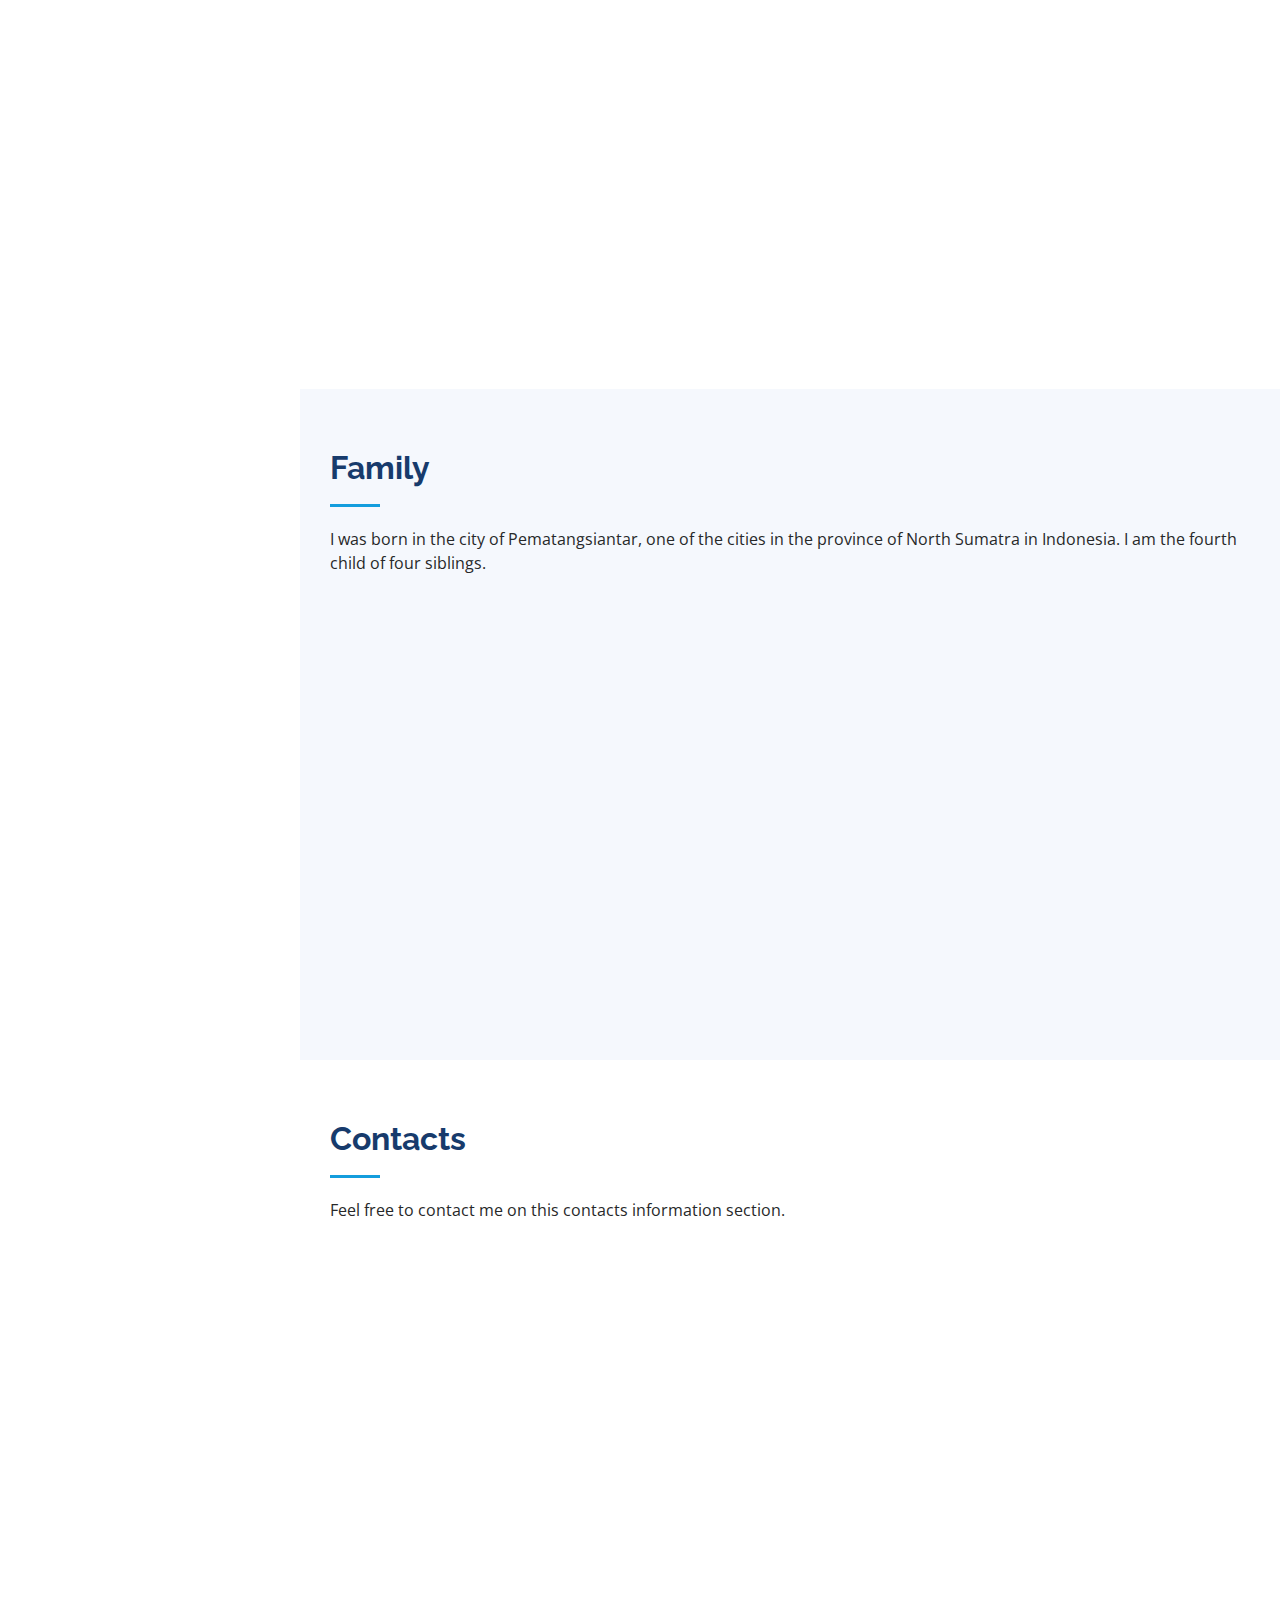
==== commit 3a8eb5cc: "Update index.html" ====
--- a/index.html
+++ b/index.html
@@ -683,7 +683,7 @@
             <div class="info">
               <div class="address">
                 <i class="bi bi-geo-alt"></i>
-                <h4>Location:</h4>
+                <h4><a href="https://maps.app.goo.gl/tpMfb3Lstzk1xPSR6" target="_blank">Location:</a></h4>
                 <p>Simarimbun, Pematangsiantar, 21129</p>
               </div>
 
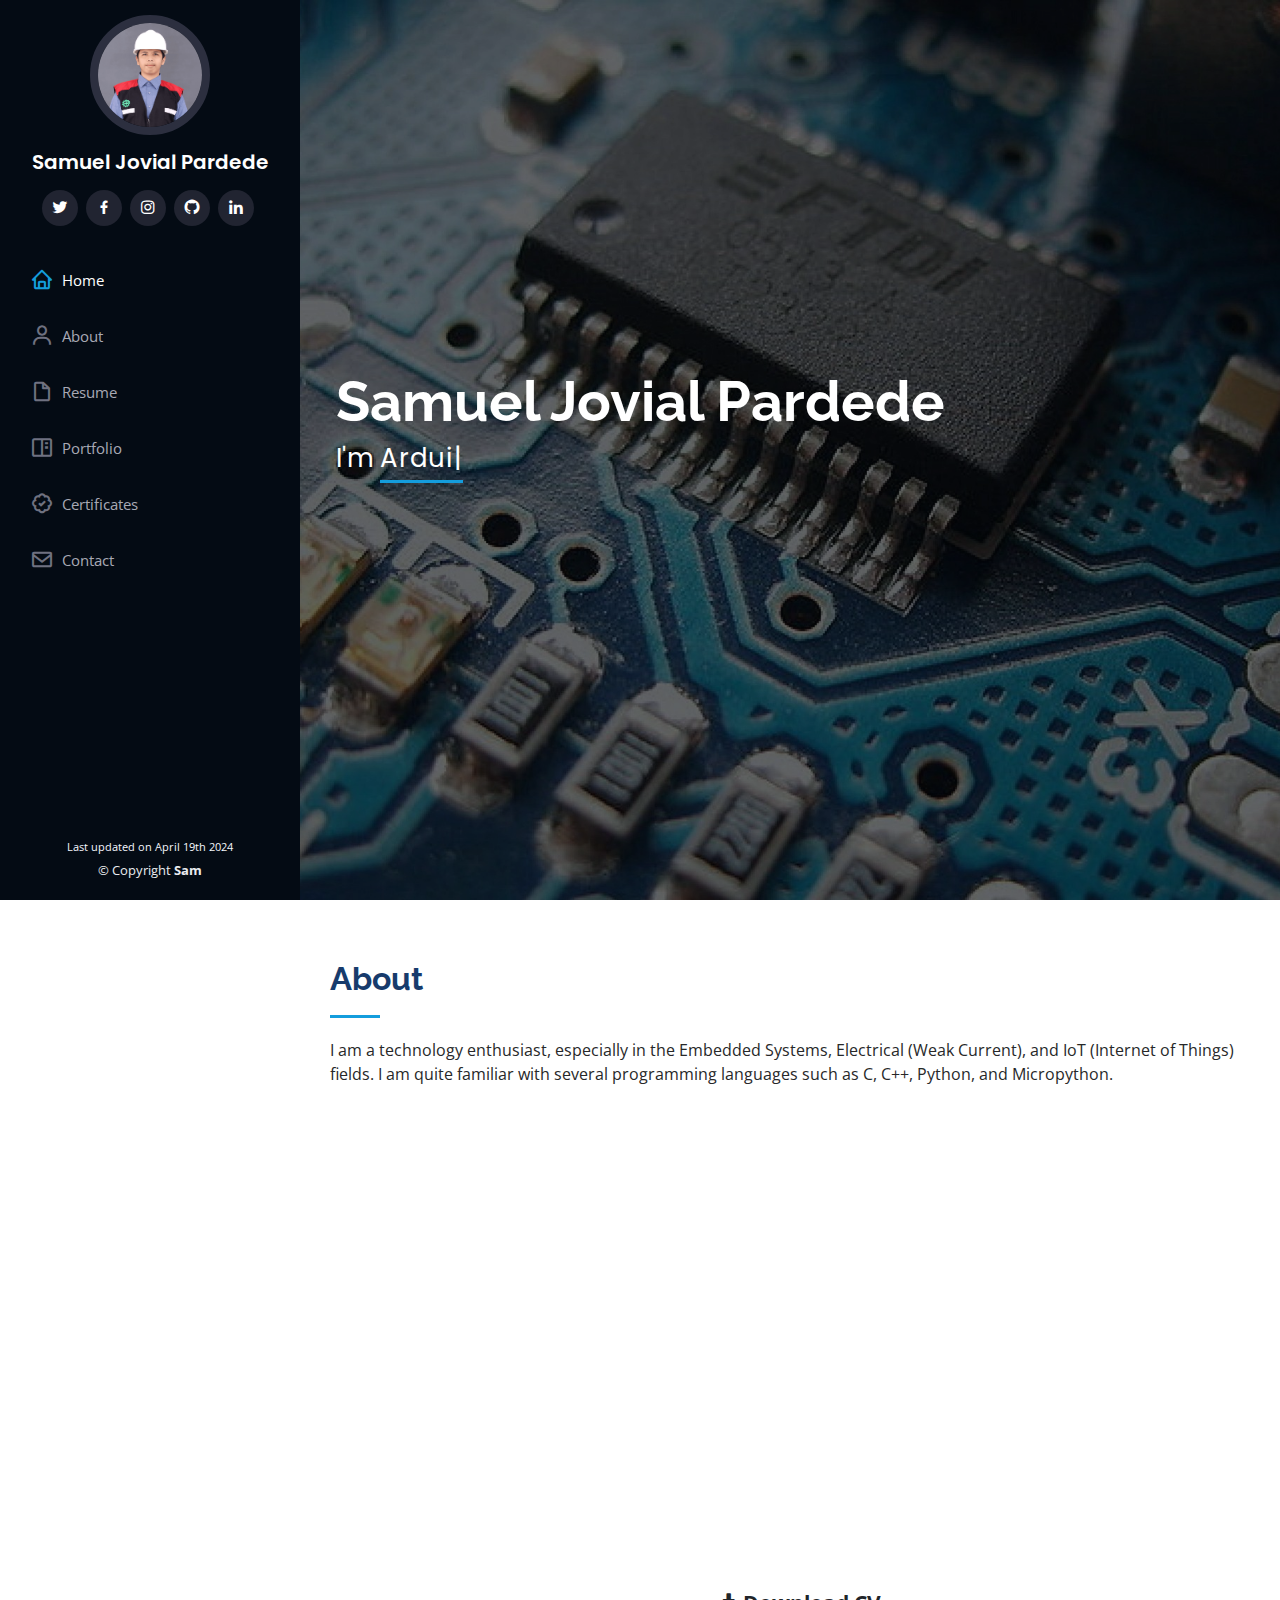
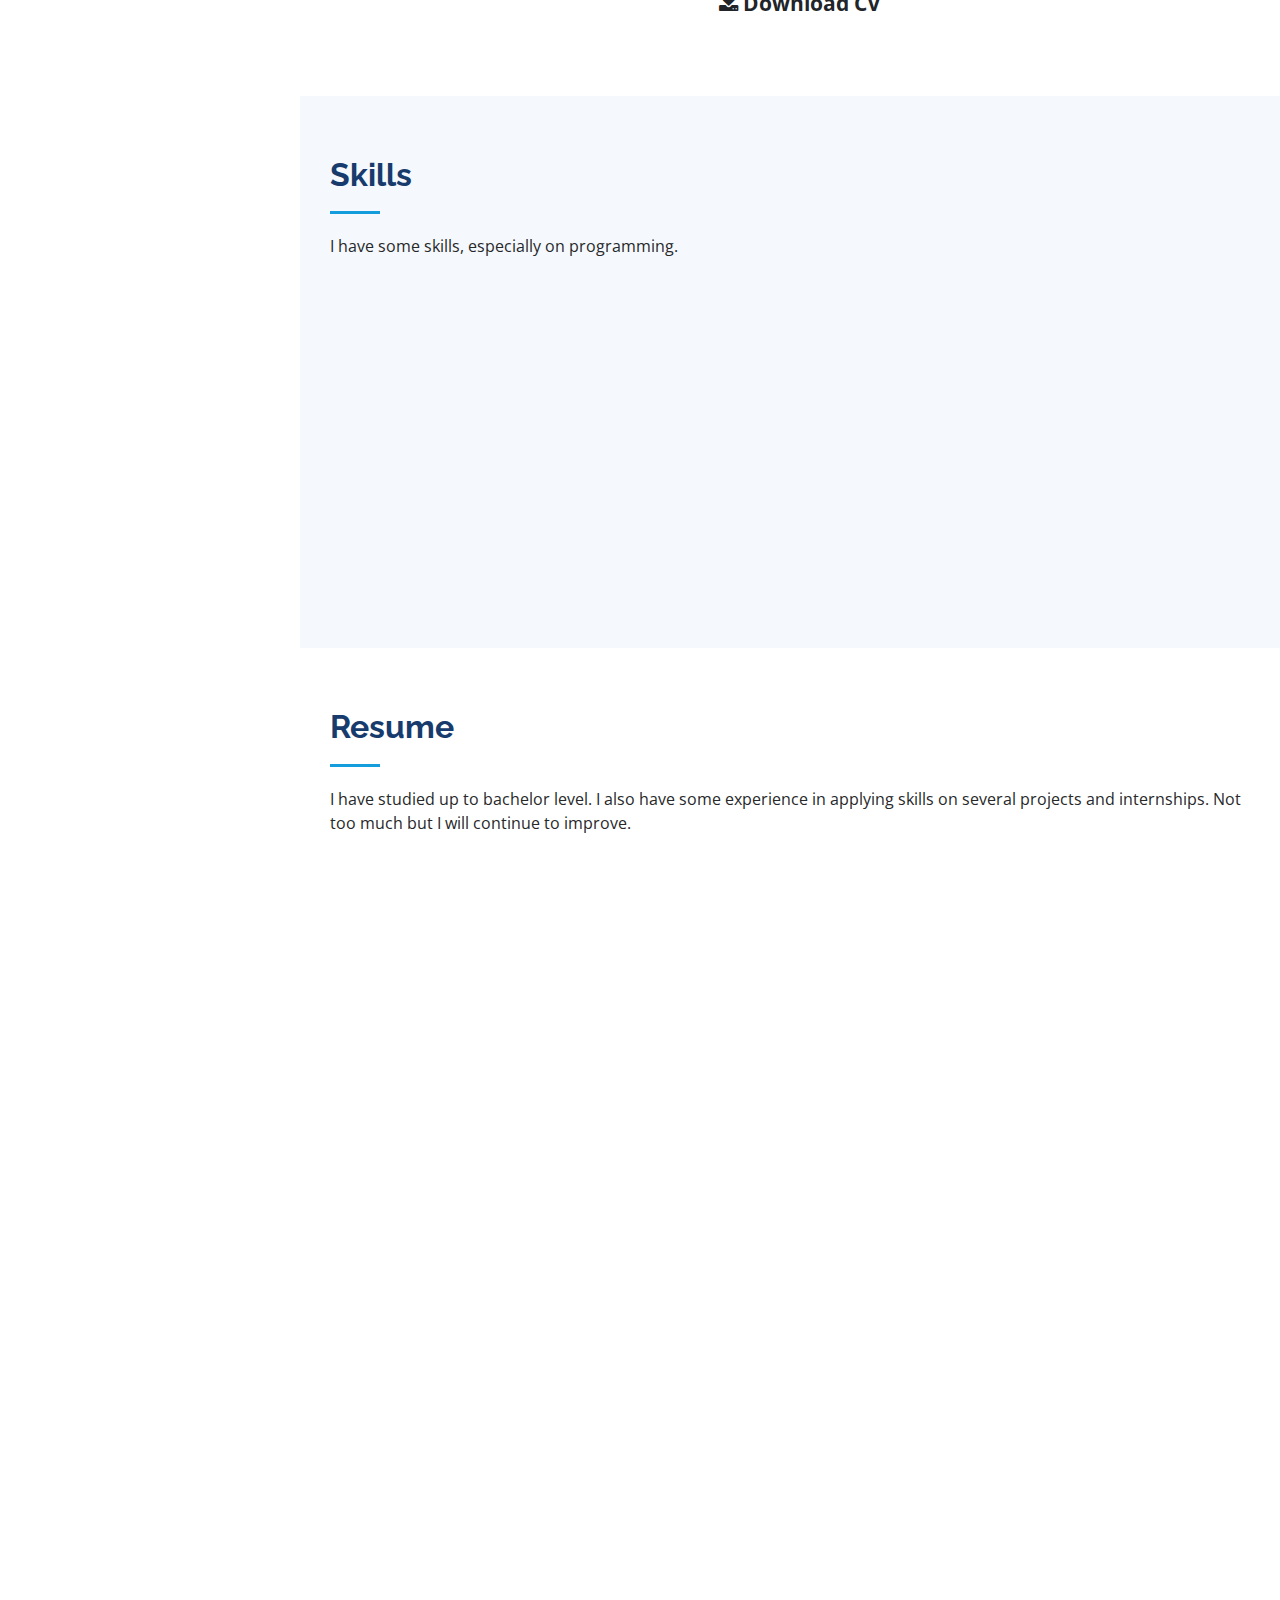
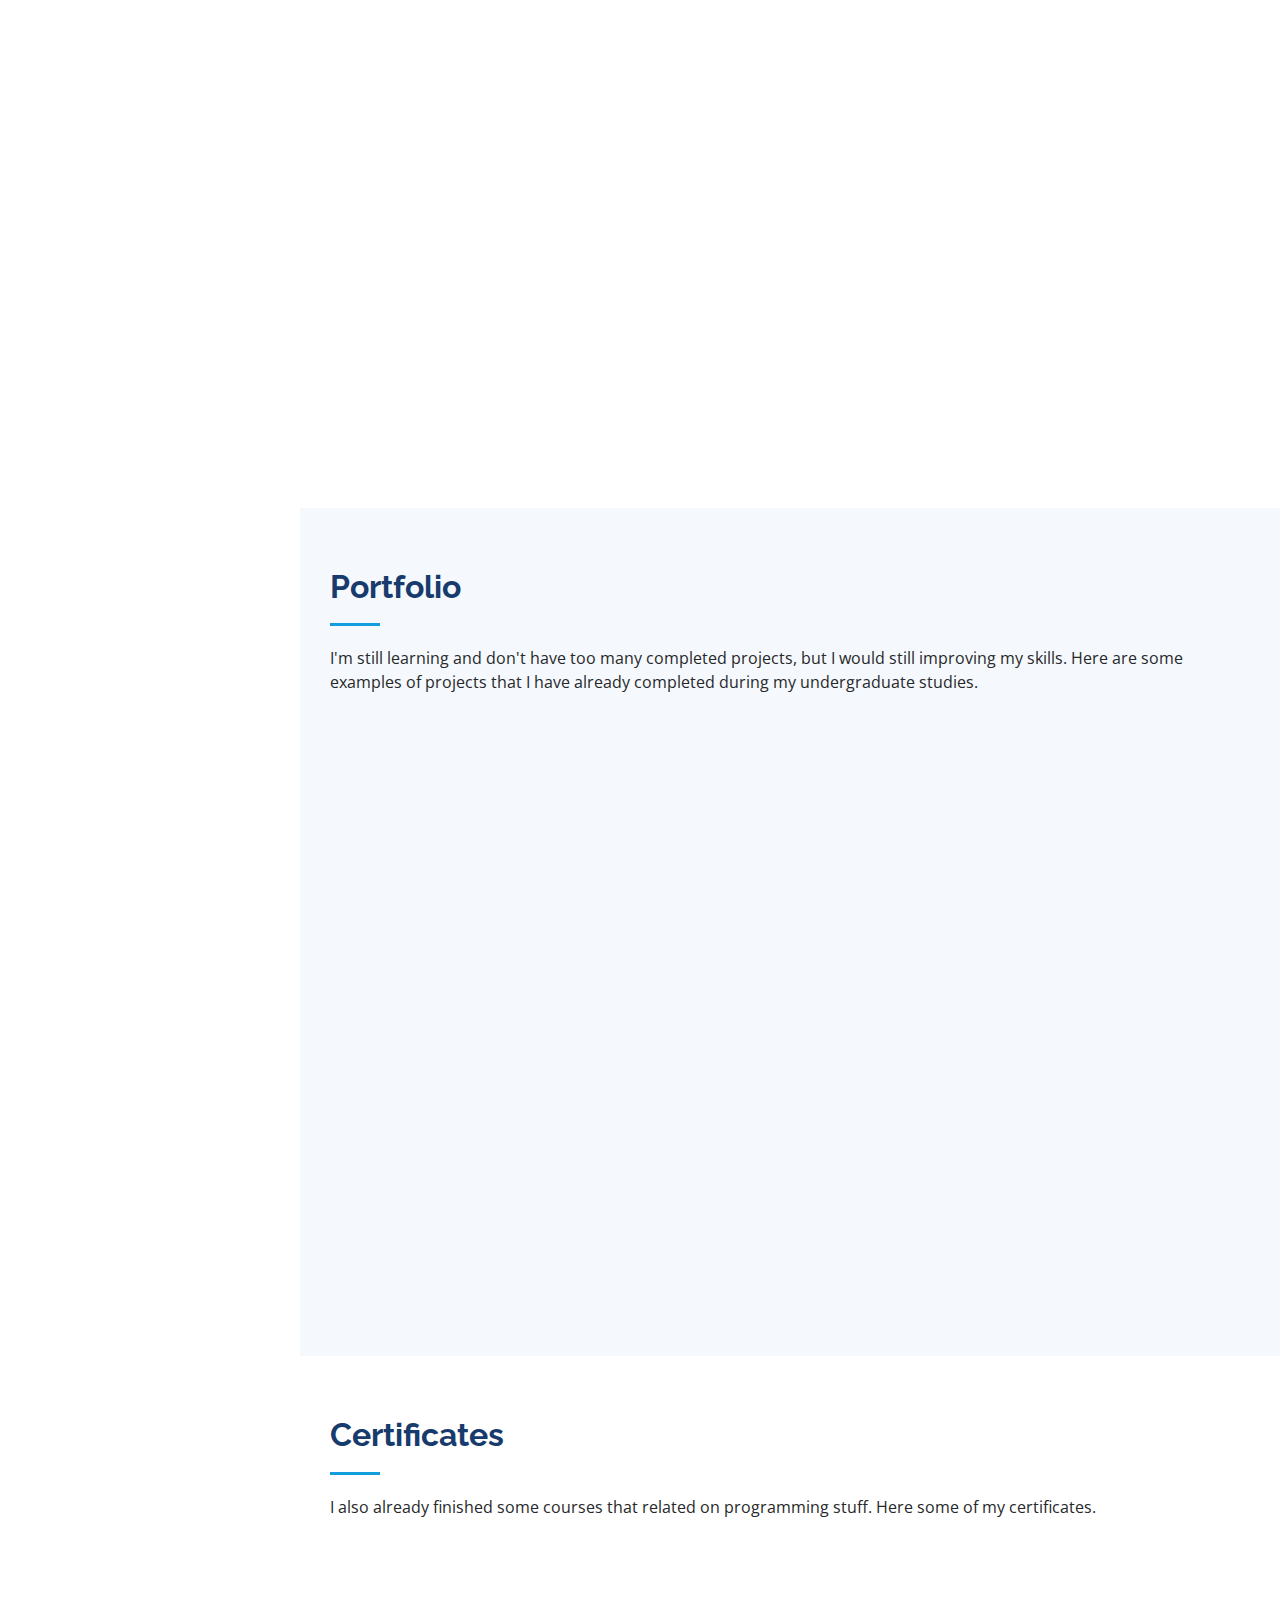
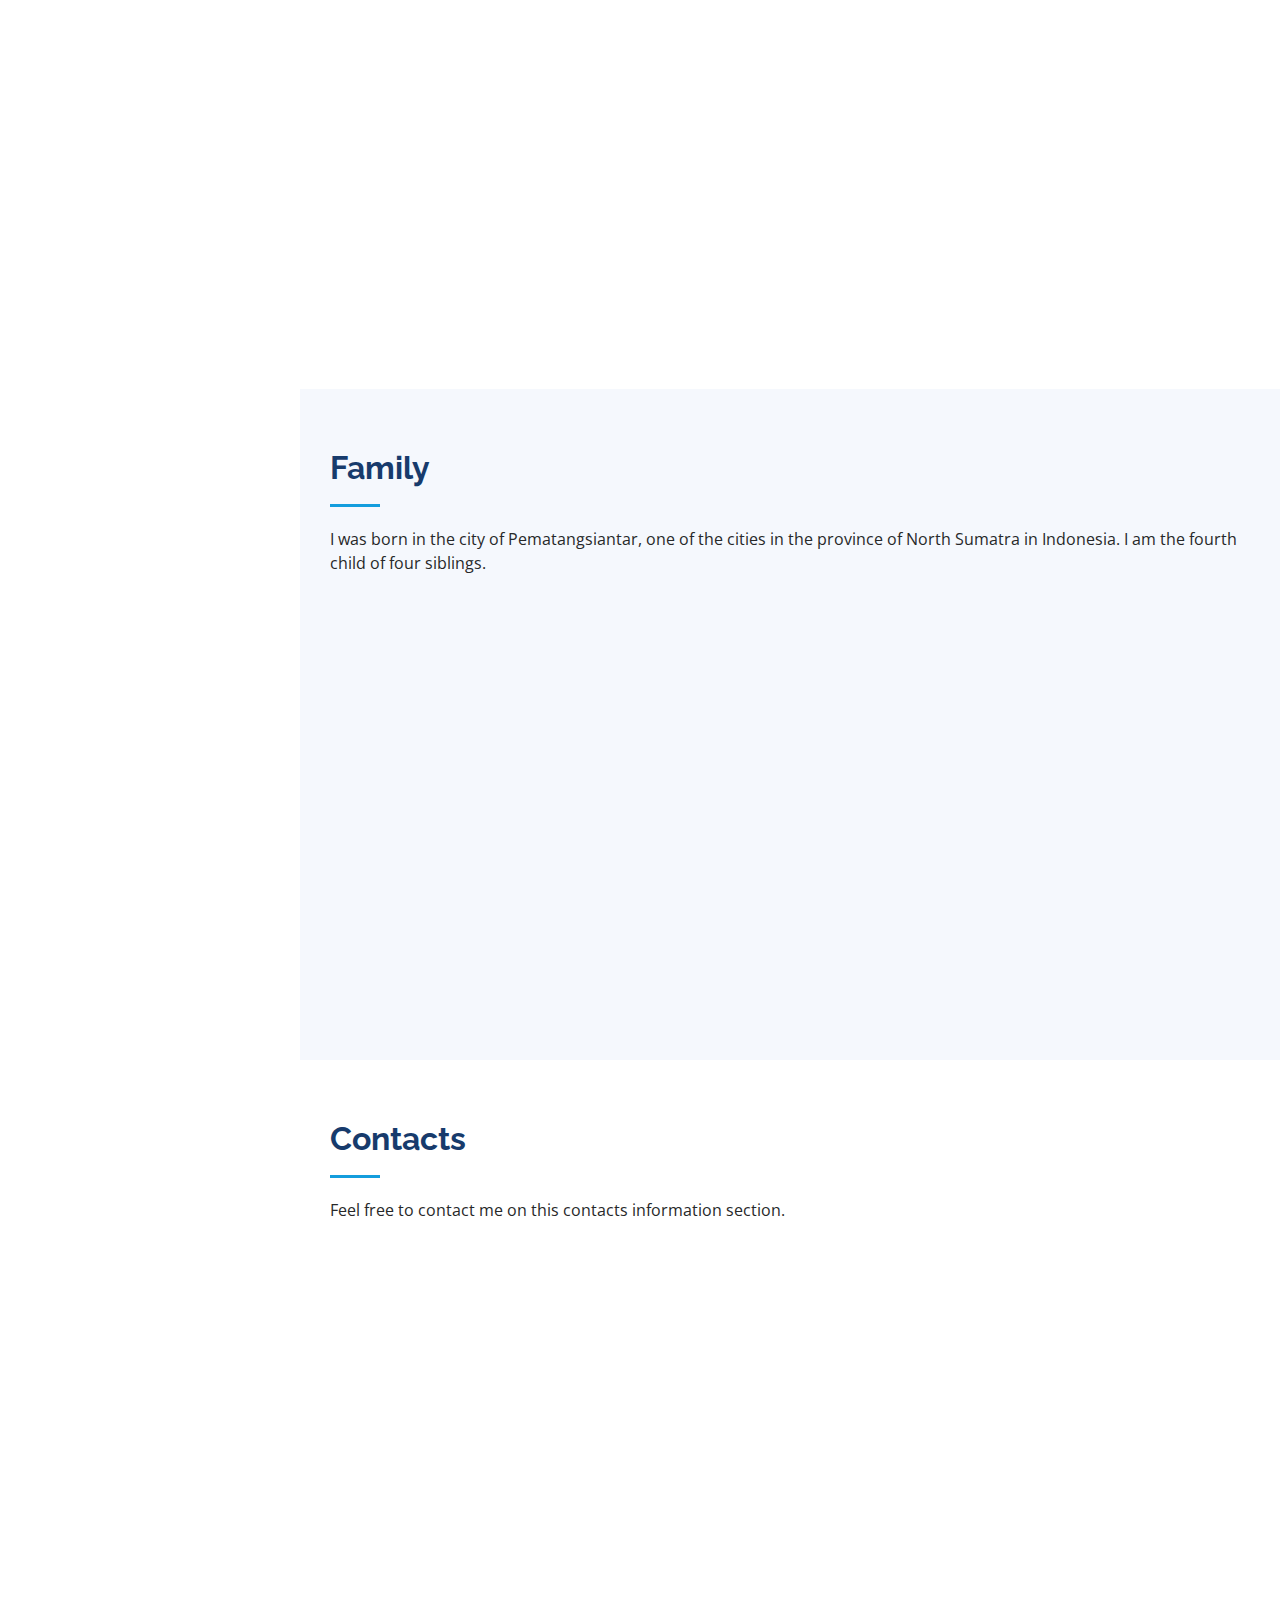
==== commit f60e0936: "update new content" ====
--- a/index.html
+++ b/index.html
@@ -135,14 +135,14 @@
               Feel free to discuss and assist in terms of technology research, especially embedded systems such as
               arduino and others. I have enough experience in the world of Arduino programming and assembling weak
               current electronic devices. I have completed several embedded systems projects during my undergraduate
-              studies such as vehicle security systems and several other monitoring systems
+              studies such as vehicle security systems and several other monitoring systems.
             </p>
           </div>
-        </div>
+        </div>  
         <!-- Download CV Button -->
         <link rel="stylesheet"
           href="https://cdnjs.cloudflare.com/ajax/libs/font-awesome/4.7.0/css/font-awesome.min.css">
-        <a href="https://drive.google.com/file/d/12mMq5kl_UBLz5K-GQAeX9vhc-fOobroc/view?usp=sharing"><button class="btn" style="width:100%; margin:10px; font-weight: bold; font-size: 130%;"><i
+        <a href="https://drive.google.com/file/d/12mMq5kl_UBLz5K-GQAeX9vhc-fOobroc/view?usp=sharing"><button class="btn" style="width:100%; margin:10px; font-weight: bold; font-size: 130%; text-align: center;"><i
               class="fa fa-download"></i> Download CV</button></a>
       </div>
     </section><!-- End About Section -->
@@ -765,6 +765,10 @@
   <footer id="footer">
     <div class="container">
 
+      <div class="lastUpdated">
+        Last updated on April 19th 2024
+      </div>
+      <div class="credits">
       <div class="copyright">
         &copy; Copyright <strong><span>Sam</span></strong>
       </div>
--- a/assets/css/style.css
+++ b/assets/css/style.css
@@ -1090,6 +1090,11 @@
   text-align: center;
 }
 
+#footer .lastUpdated {
+  text-align: center;
+  font-size: 75%;
+}
+
 #footer .credits {
   padding-top: 5px;
   text-align: center;
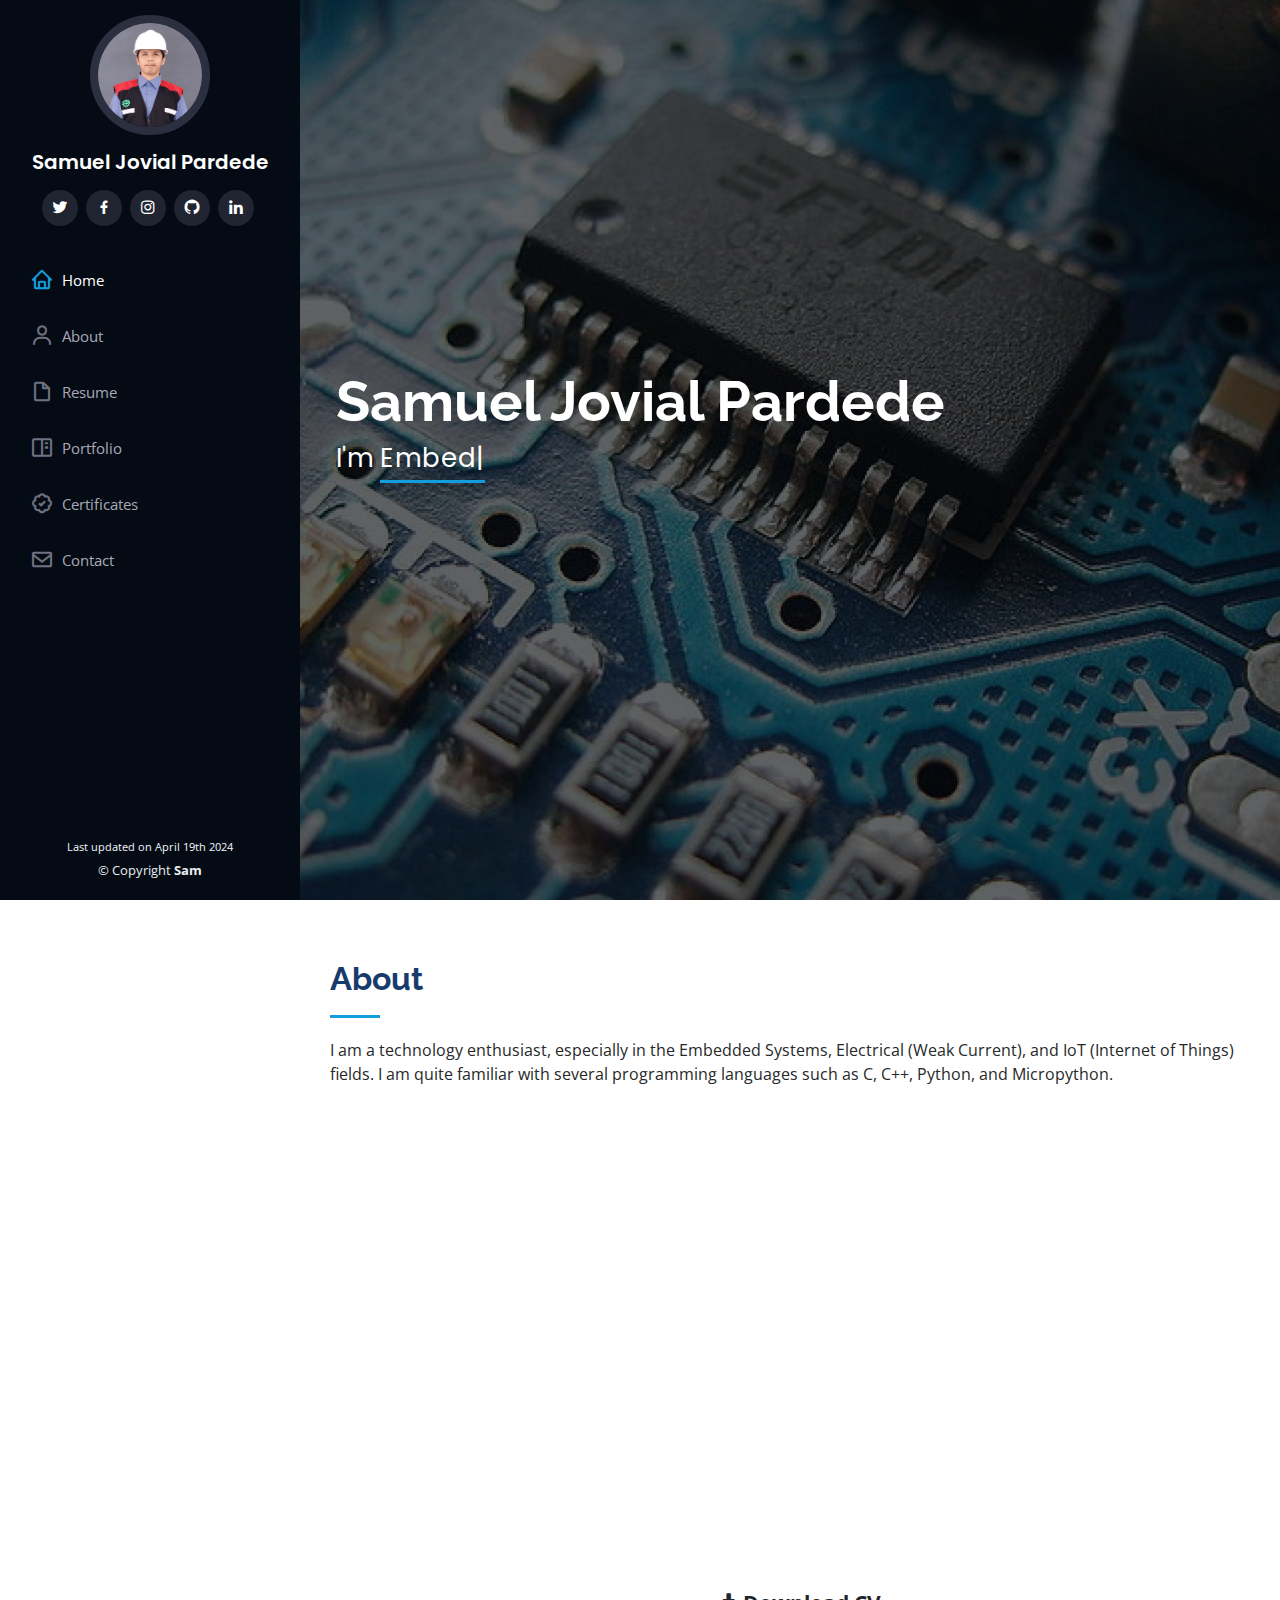
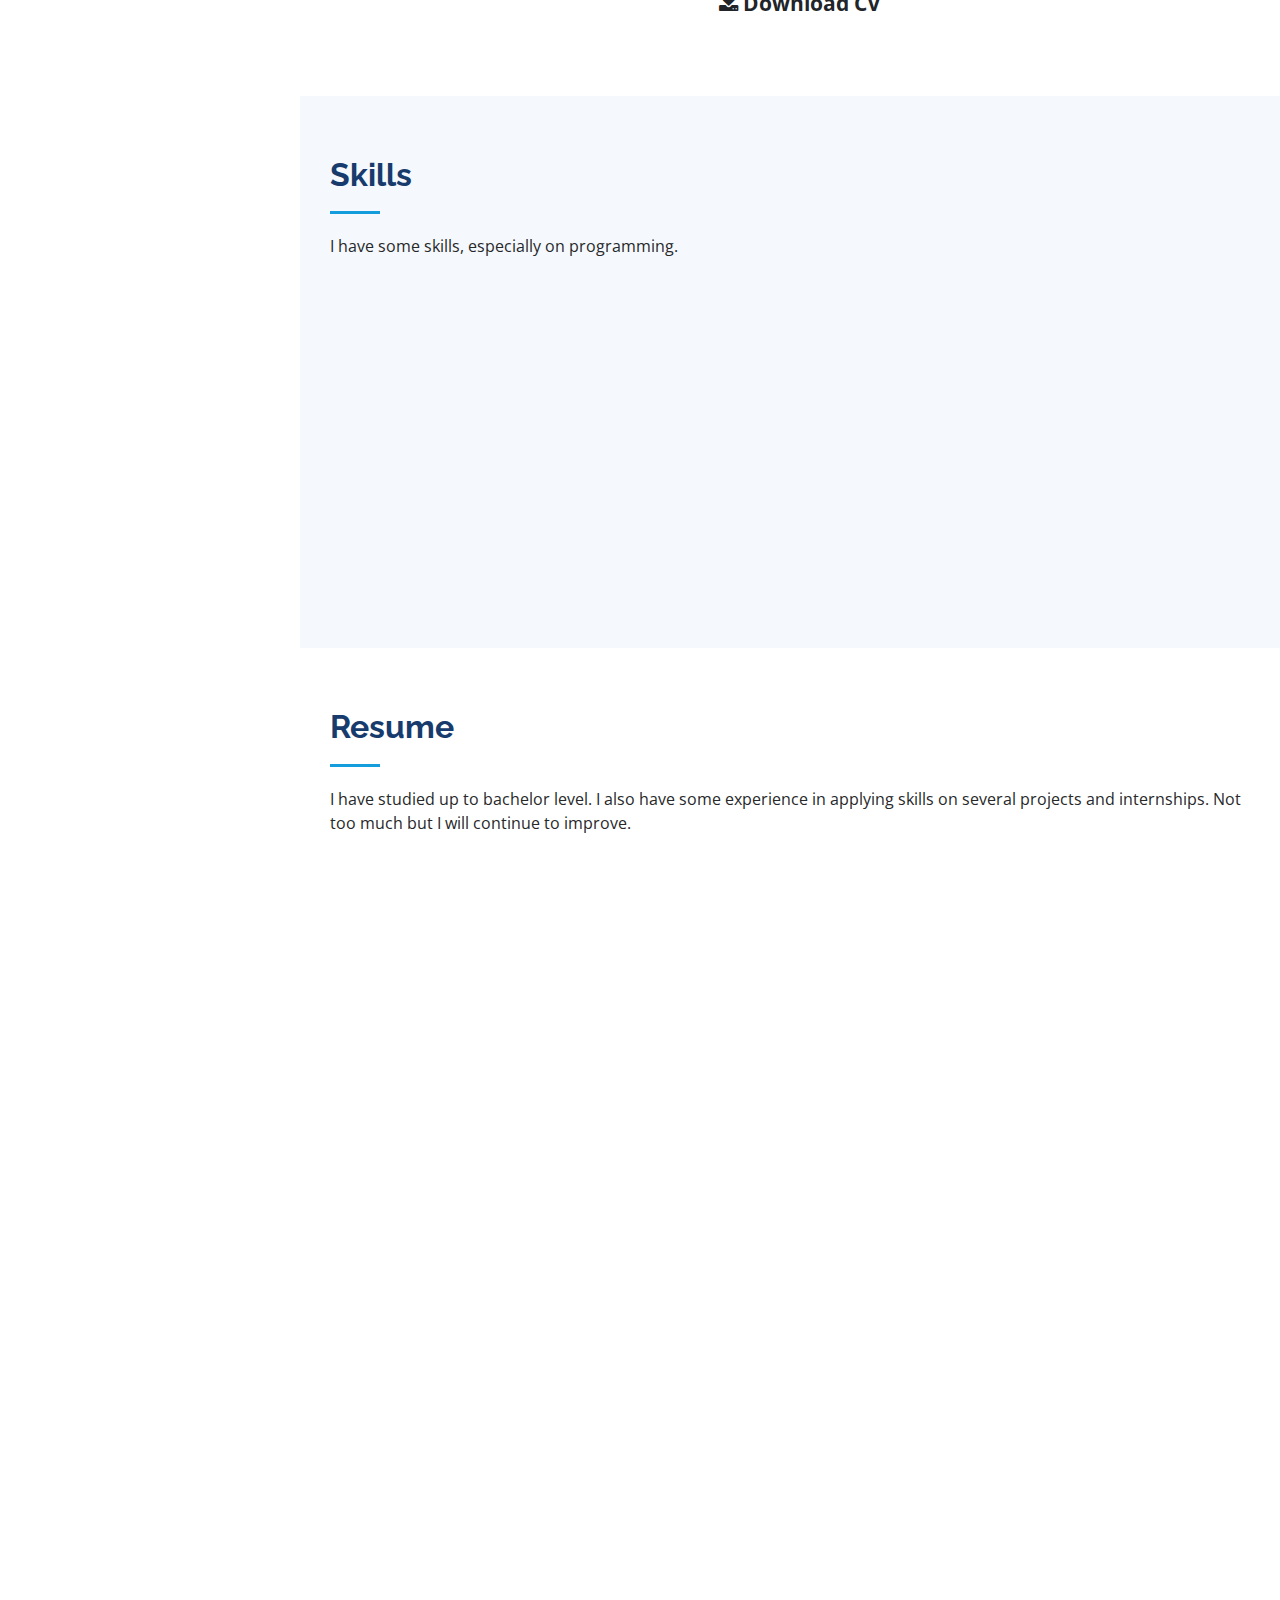
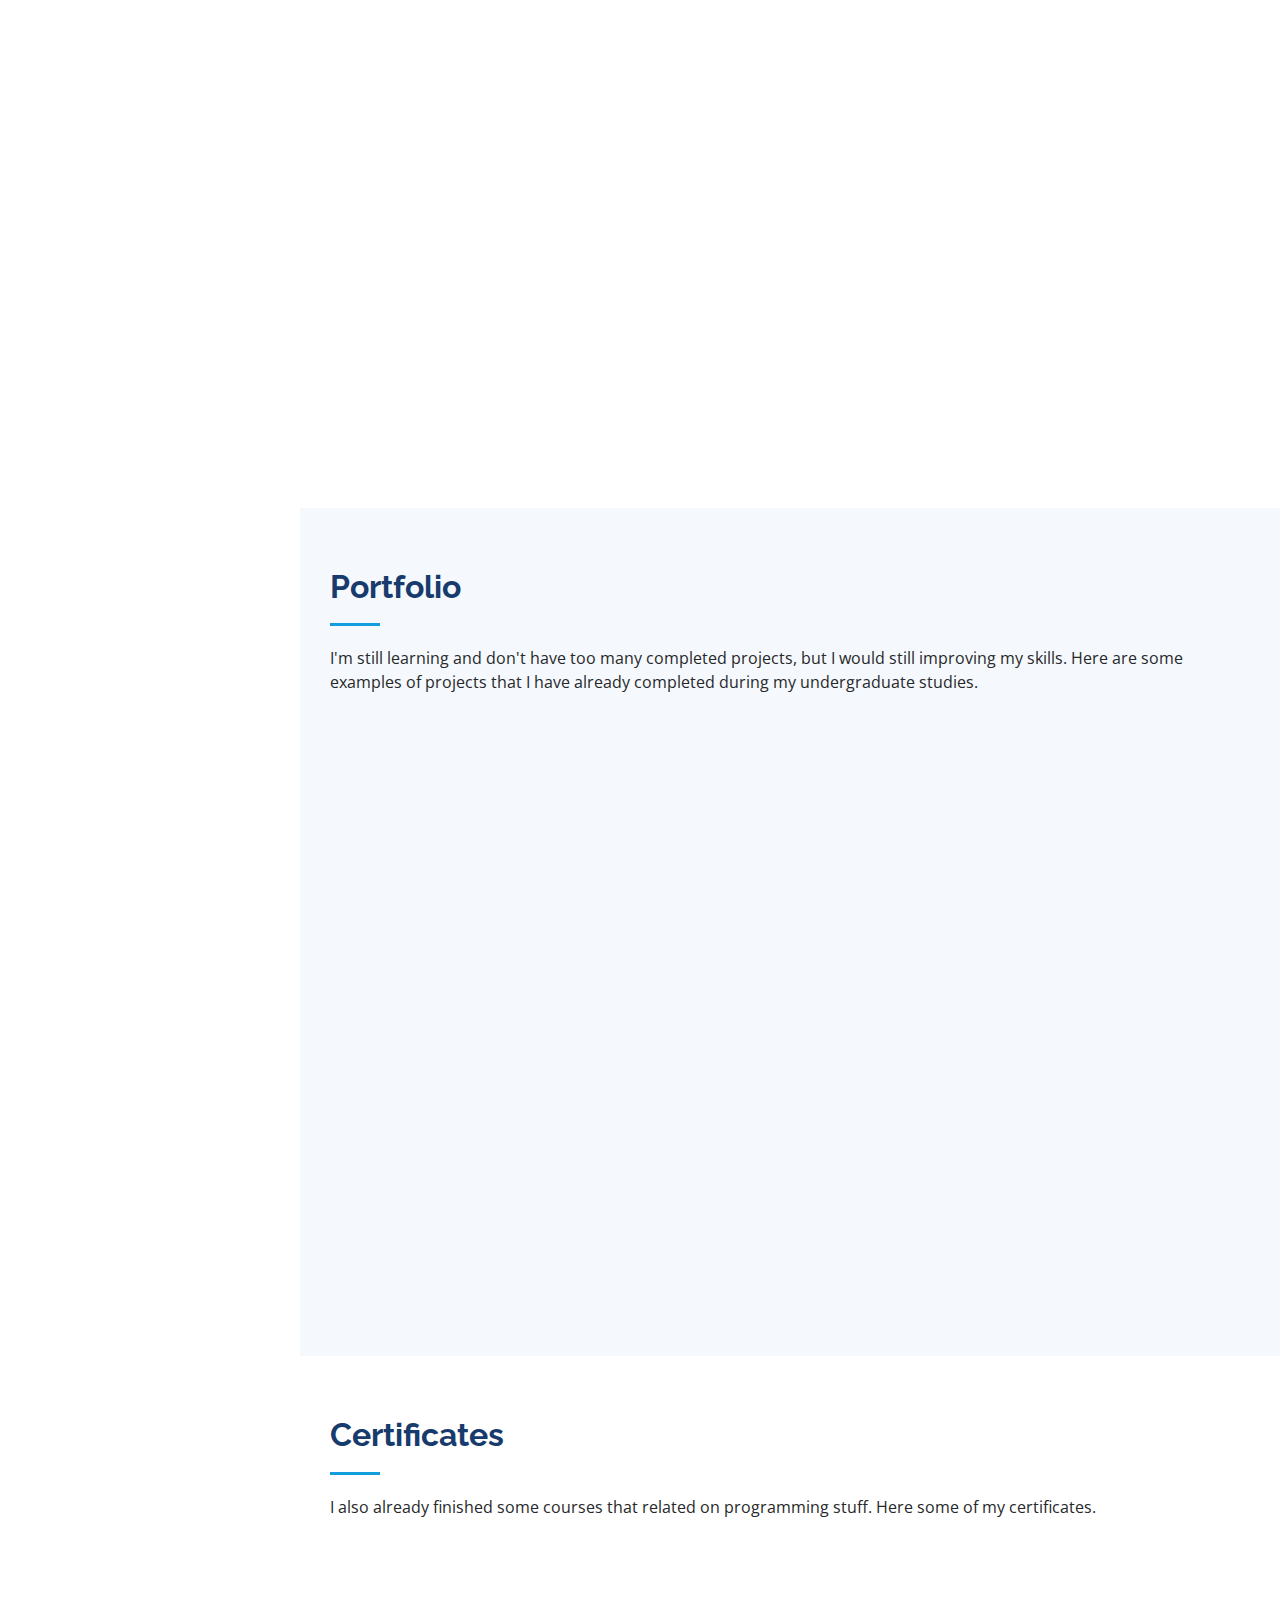
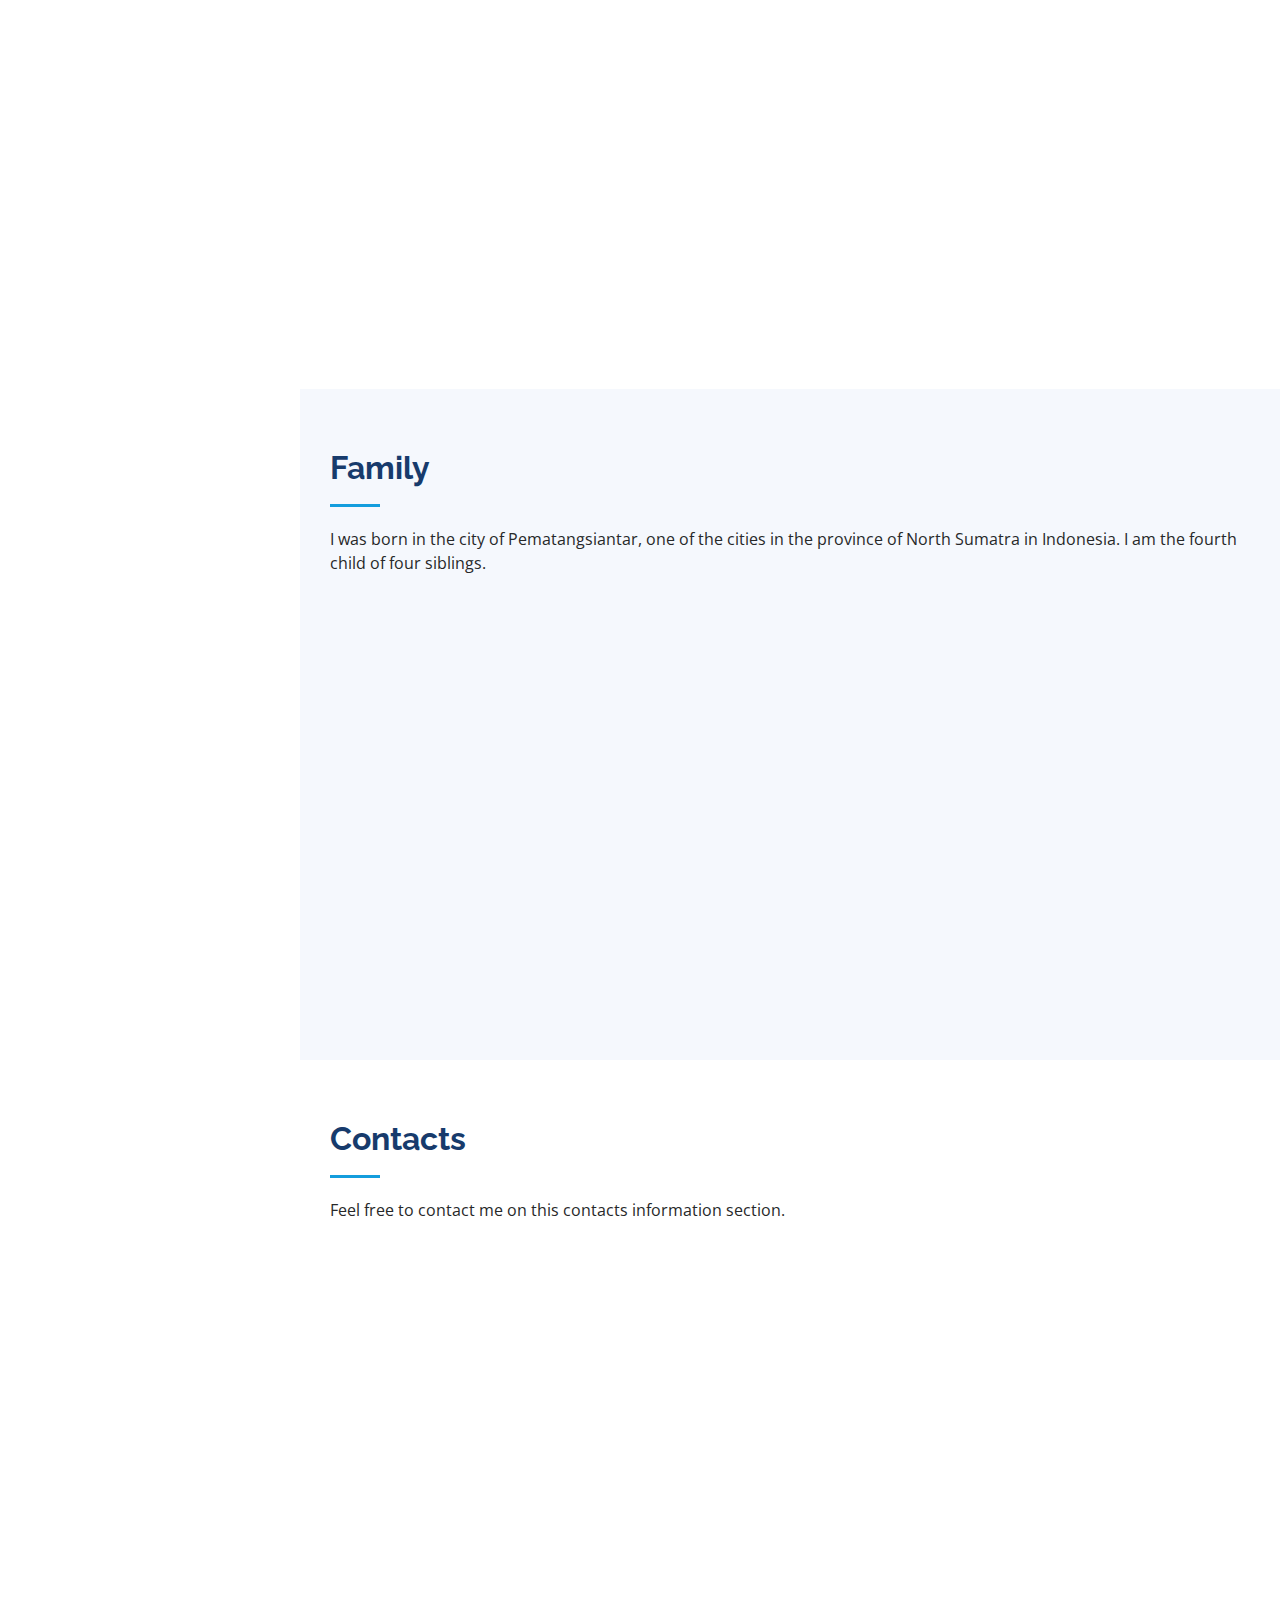
==== commit 1eb65ed5: "Update index.html" ====
--- a/index.html
+++ b/index.html
@@ -81,7 +81,7 @@
   <section id="hero" class="d-flex flex-column justify-content-center align-items-center">
     <div class="hero-container" data-aos="fade-in">
       <h1>Samuel Jovial Pardede</h1>
-      <p>I'm <span class="typed" data-typed-items="Arduino Developer, Designer, Freelancer, Tech Enthusiast"></span></p>
+      <p>I'm <span class="typed" data-typed-items="Embedded System Engineer, IoT Engineer, Freelancer, Tech Enthusiast"></span></p>
     </div>
   </section><!-- End Hero -->
 
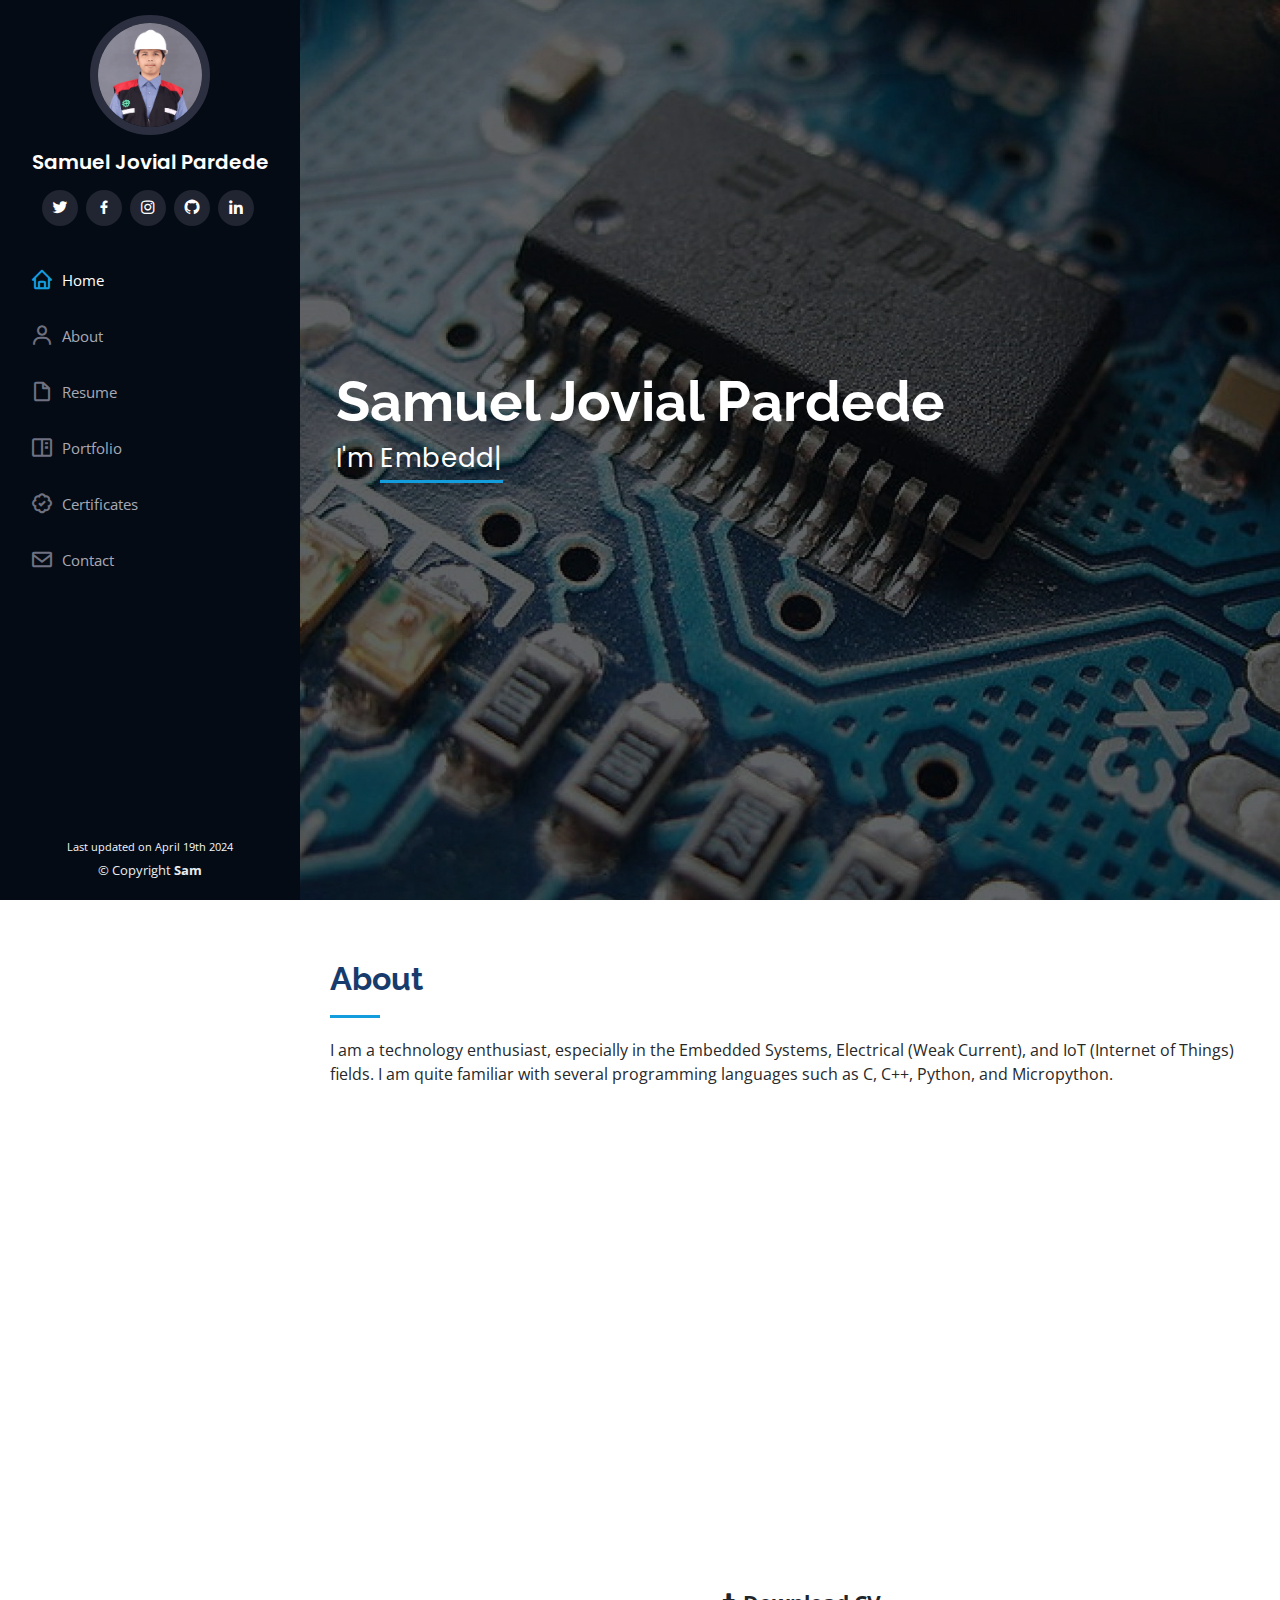
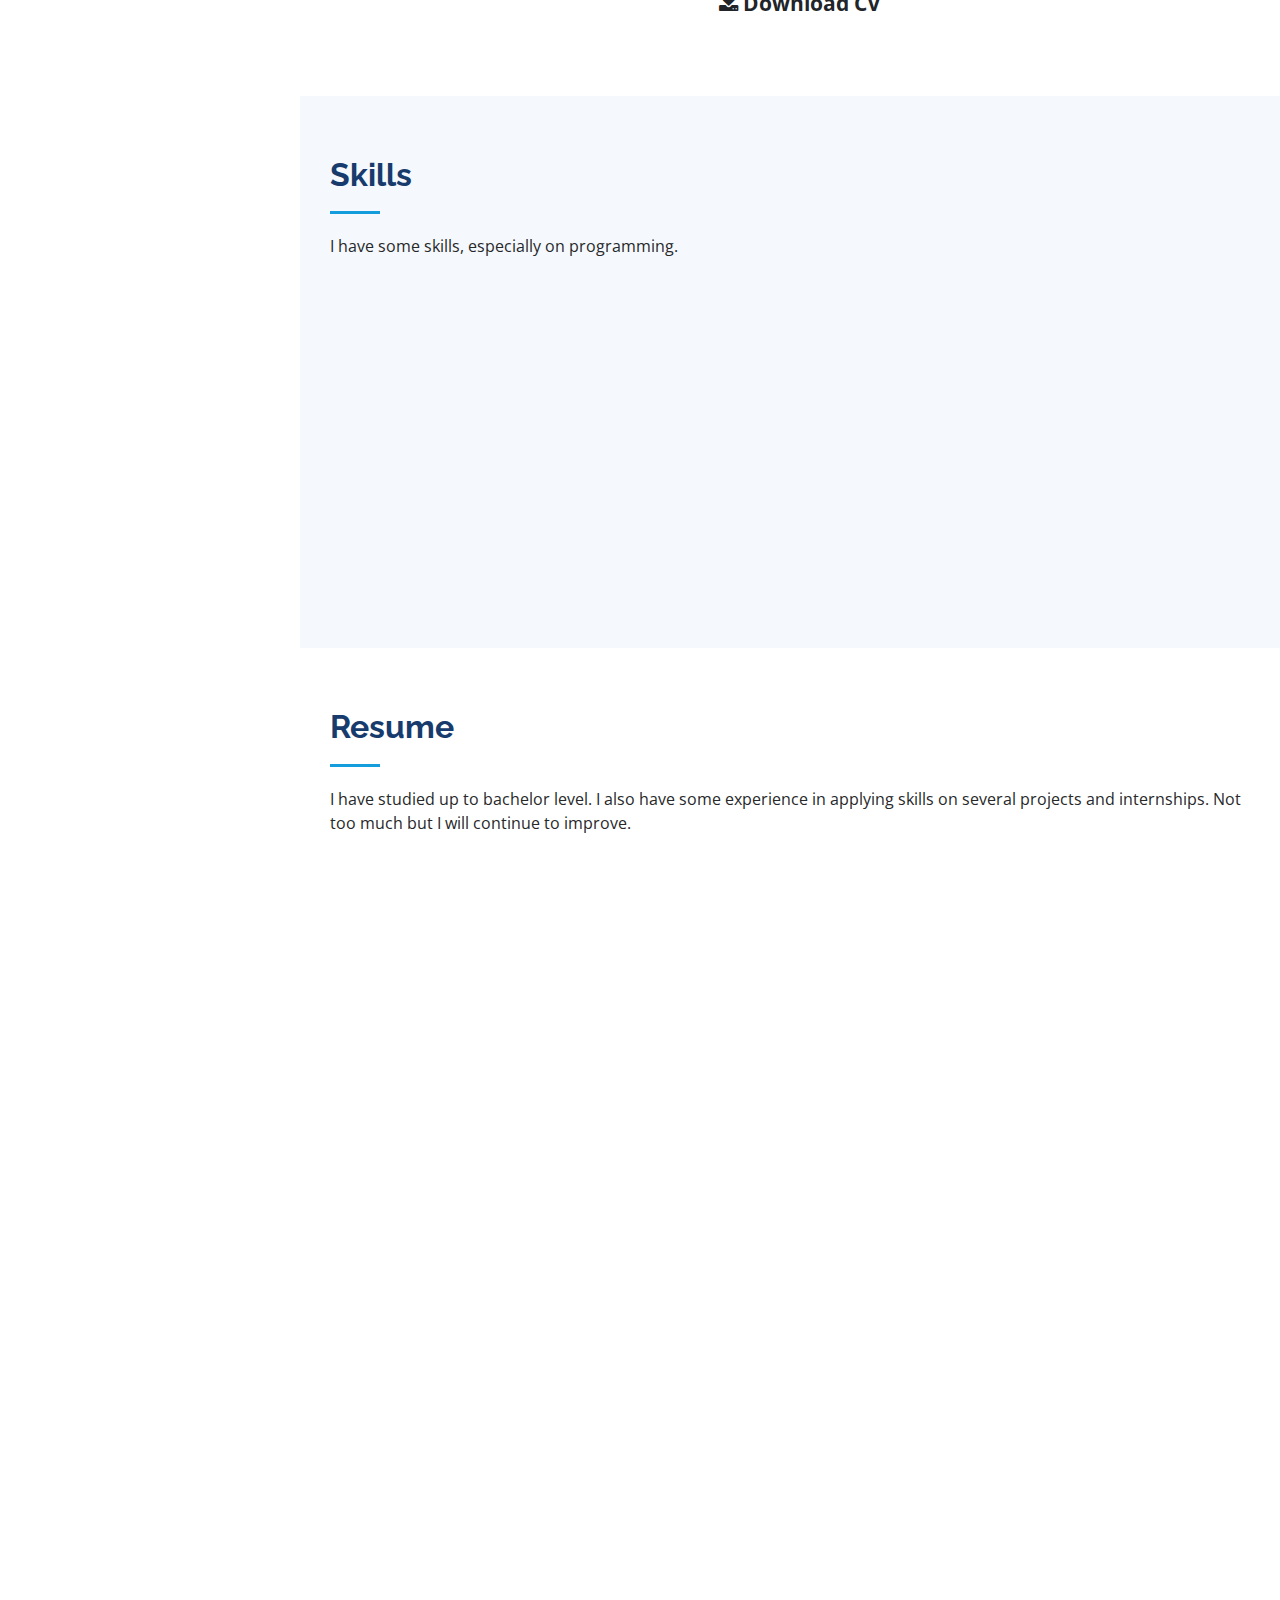
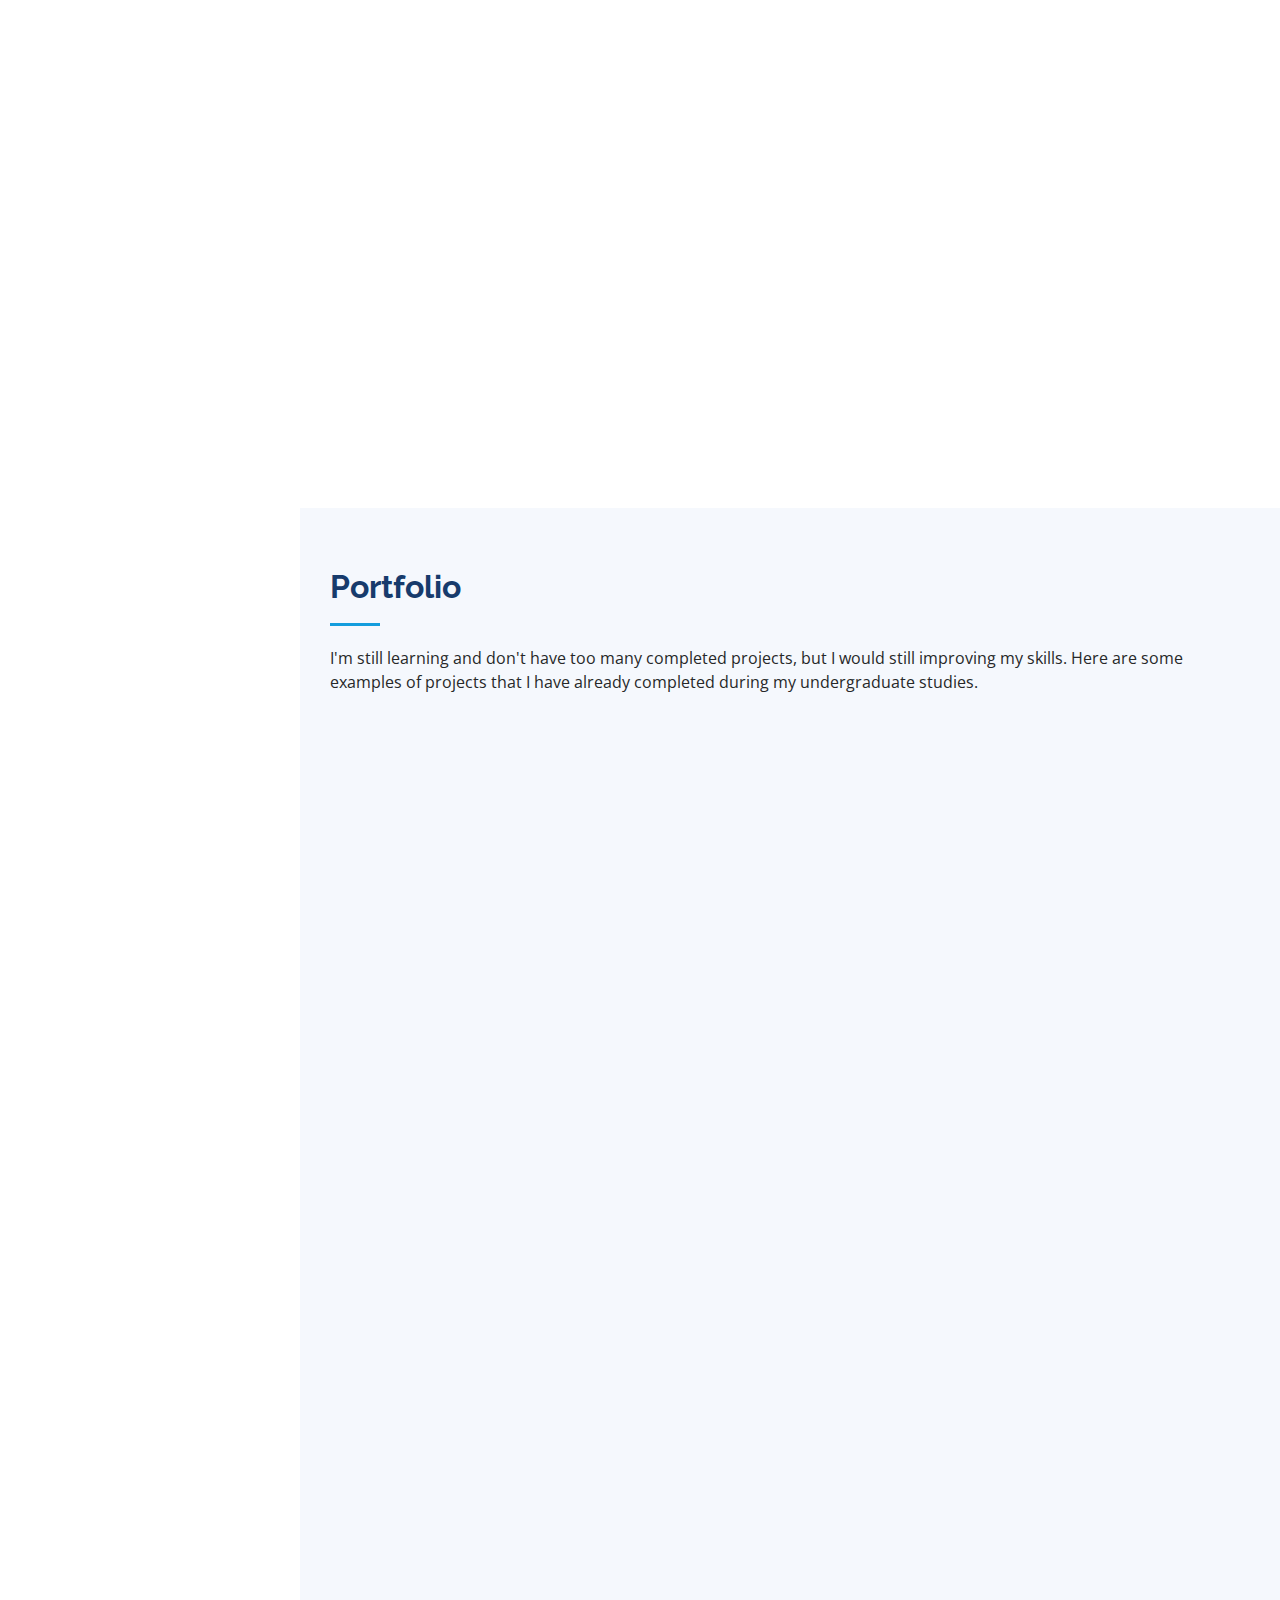
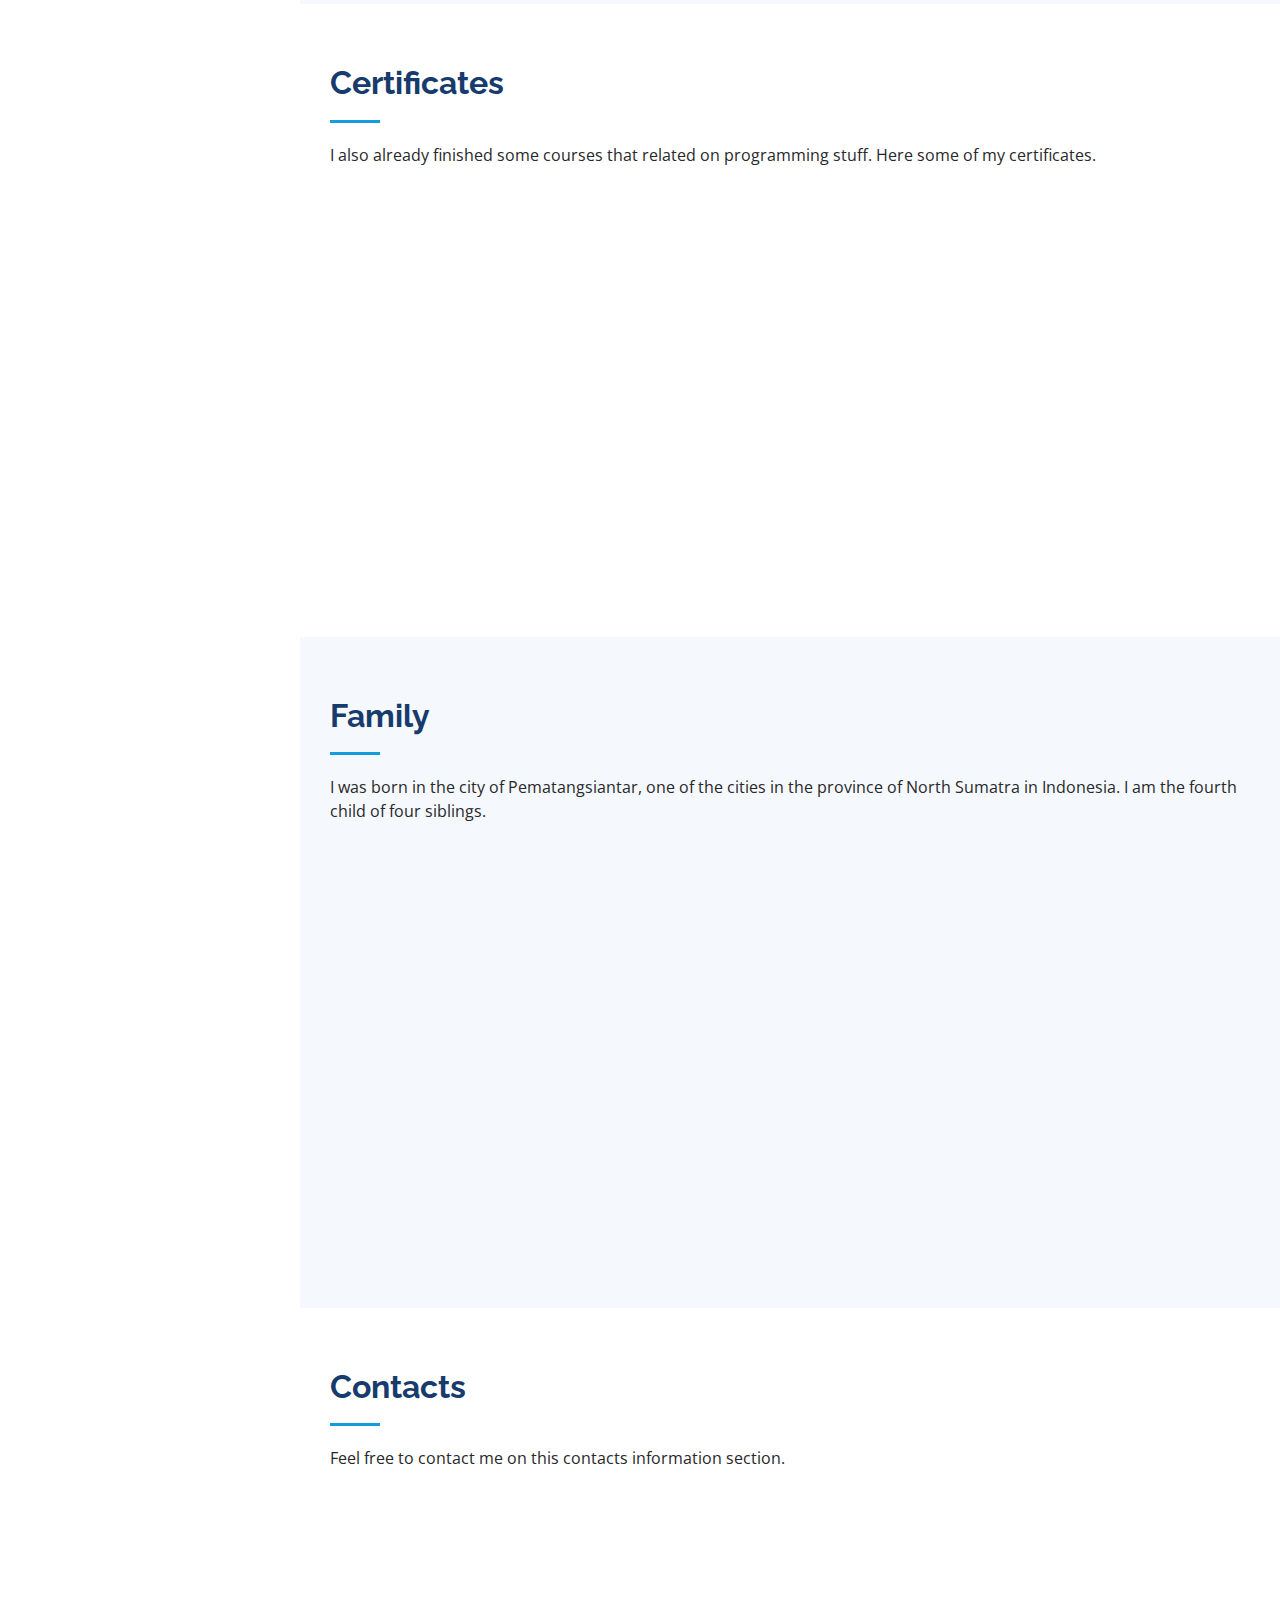
==== commit de702211: "Update new project" ====
--- a/index.html
+++ b/index.html
@@ -81,7 +81,8 @@
   <section id="hero" class="d-flex flex-column justify-content-center align-items-center">
     <div class="hero-container" data-aos="fade-in">
       <h1>Samuel Jovial Pardede</h1>
-      <p>I'm <span class="typed" data-typed-items="Embedded System Engineer, IoT Engineer, Freelancer, Tech Enthusiast"></span></p>
+      <p>I'm <span class="typed"
+          data-typed-items="Embedded System Engineer, IoT Engineer, Freelancer, Tech Enthusiast"></span></p>
     </div>
   </section><!-- End Hero -->
 
@@ -138,11 +139,12 @@
               studies such as vehicle security systems and several other monitoring systems.
             </p>
           </div>
-        </div>  
+        </div>
         <!-- Download CV Button -->
         <link rel="stylesheet"
           href="https://cdnjs.cloudflare.com/ajax/libs/font-awesome/4.7.0/css/font-awesome.min.css">
-        <a href="https://drive.google.com/file/d/12mMq5kl_UBLz5K-GQAeX9vhc-fOobroc/view?usp=sharing"><button class="btn" style="width:100%; margin:10px; font-weight: bold; font-size: 130%; text-align: center;"><i
+        <a href="https://drive.google.com/file/d/12mMq5kl_UBLz5K-GQAeX9vhc-fOobroc/view?usp=sharing"><button class="btn"
+            style="width:100%; margin:10px; font-weight: bold; font-size: 130%; text-align: center;"><i
               class="fa fa-download"></i> Download CV</button></a>
       </div>
     </section><!-- End About Section -->
@@ -361,7 +363,7 @@
               </ul>
             </div>
             <div class="resume-item">
-              <h4>Member of ITERA  Music Art Development</h4>
+              <h4>Member of ITERA Music Art Development</h4>
               <h5>2019 - 2020</h5>
               <p><em>Sumatera Institute of Technology </em></p>
               <ul>
@@ -499,17 +501,18 @@
             </div>
           </div>
 
-          <!-- <div class="col-lg-4 col-md-6 portfolio-item filter-card">
+          <div class="col-lg-4 col-md-6 portfolio-item filter-card">
             <div class="portfolio-wrap">
               <img src="assets/img/portfolio/portfolio-8.jpg" class="img-fluid" alt="">
               <div class="portfolio-links">
-                <a href="assets/img/portfolio/portfolio-8.jpg" data-gallery="portfolioGallery" class="portfolio-lightbox" title="Card 3"><i class="bx bx-plus"></i></a>
-                <a href="portfolio-details.html" title="More Details"><i class="bx bx-link"></i></a>
-              </div>
-            </div>
-          </div>
-
-          <div class="col-lg-4 col-md-6 portfolio-item filter-web">
+                <a href="assets/img/portfolio/portfolio-8.jpg" data-gallery="portfolioGallery"
+                  class="portfolio-lightbox" title="Solar Tracking Panel, Collaboration Final Project"><i class="bx bx-plus"></i></a>
+                <a href="portfolio-details-7.html" title="More Details"><i class="bx bx-link"></i></a>
+              </div>
+            </div>
+          </div>
+
+          <!-- <div class="col-lg-4 col-md-6 portfolio-item filter-web">
             <div class="portfolio-wrap">
               <img src="assets/img/portfolio/portfolio-9.jpg" class="img-fluid" alt="">
               <div class="portfolio-links">
@@ -563,7 +566,8 @@
             <h4 class="title"><a
                 href="https://drive.google.com/file/d/1ncLJfMcGFZOEQ-Fjptse56heY1d5KhyZ/view?usp=sharing">Toefl Test</a>
             </h4>
-            <p class="description">Bronze Certificate of achievement from the toefl test administered by the Universitas Sumatera Utara.
+            <p class="description">Bronze Certificate of achievement from the toefl test administered by the Universitas
+              Sumatera Utara.
               With a total score of 503 (LC : 54, SWE : 45, RC : 52).</p>
           </div>
           <div class="col-lg-4 col-md-6 icon-box" data-aos="fade-up" data-aos-delay="500">
@@ -769,16 +773,16 @@
         Last updated on April 19th 2024
       </div>
       <div class="credits">
-      <div class="copyright">
-        &copy; Copyright <strong><span>Sam</span></strong>
-      </div>
-      <div class="credits">
-        <!-- All the links in the footer should remain intact. -->
-        <!-- You can delete the links only if you purchased the pro version. -->
-        <!-- Licensing information: https://bootstrapmade.com/license/ -->
-        <!-- Purchase the pro version with working PHP/AJAX contact form: https://bootstrapmade.com/iportfolio-bootstrap-portfolio-websites-template/ -->
-      </div>
-    </div>
+        <div class="copyright">
+          &copy; Copyright <strong><span>Sam</span></strong>
+        </div>
+        <div class="credits">
+          <!-- All the links in the footer should remain intact. -->
+          <!-- You can delete the links only if you purchased the pro version. -->
+          <!-- Licensing information: https://bootstrapmade.com/license/ -->
+          <!-- Purchase the pro version with working PHP/AJAX contact form: https://bootstrapmade.com/iportfolio-bootstrap-portfolio-websites-template/ -->
+        </div>
+      </div>
   </footer><!-- End  Footer -->
 
   <a href="#" class="back-to-top d-flex align-items-center justify-content-center"><i
@@ -800,4 +804,4 @@
 
 </body>
 
-</html>
+</html>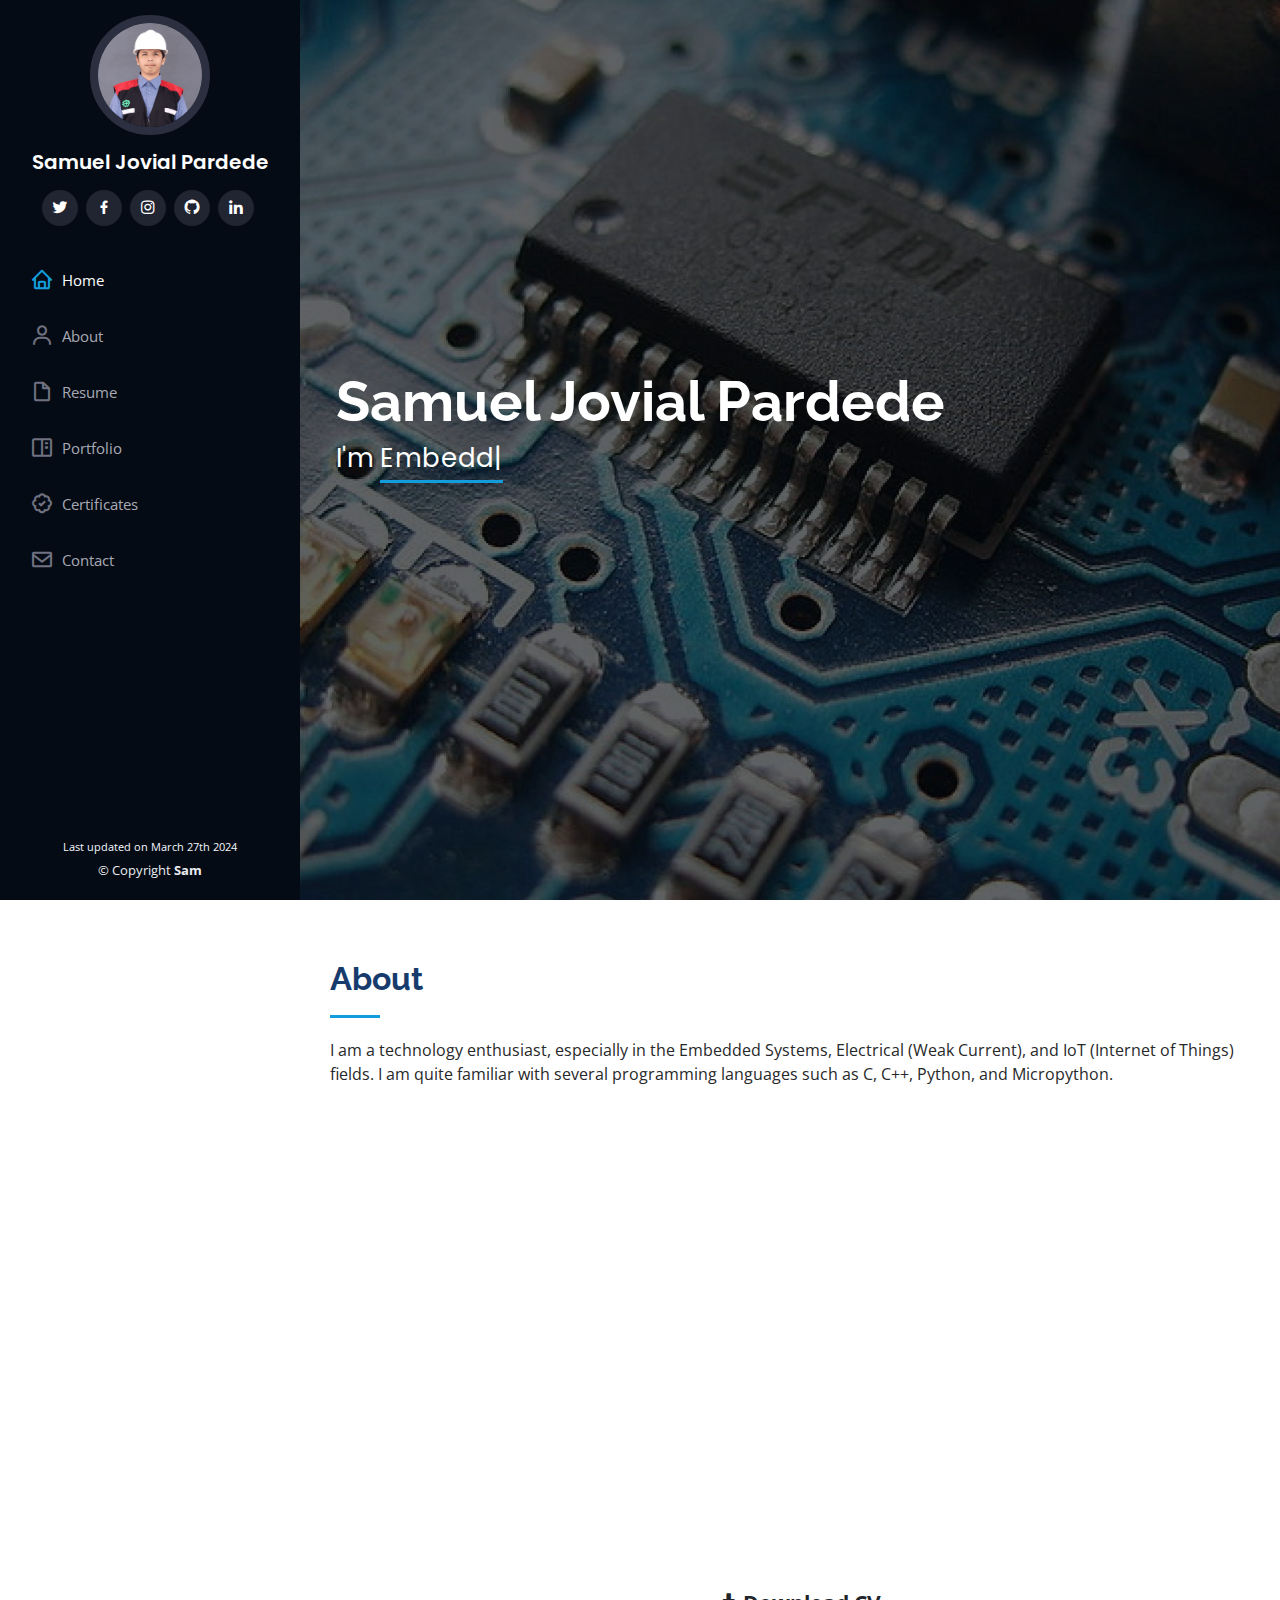
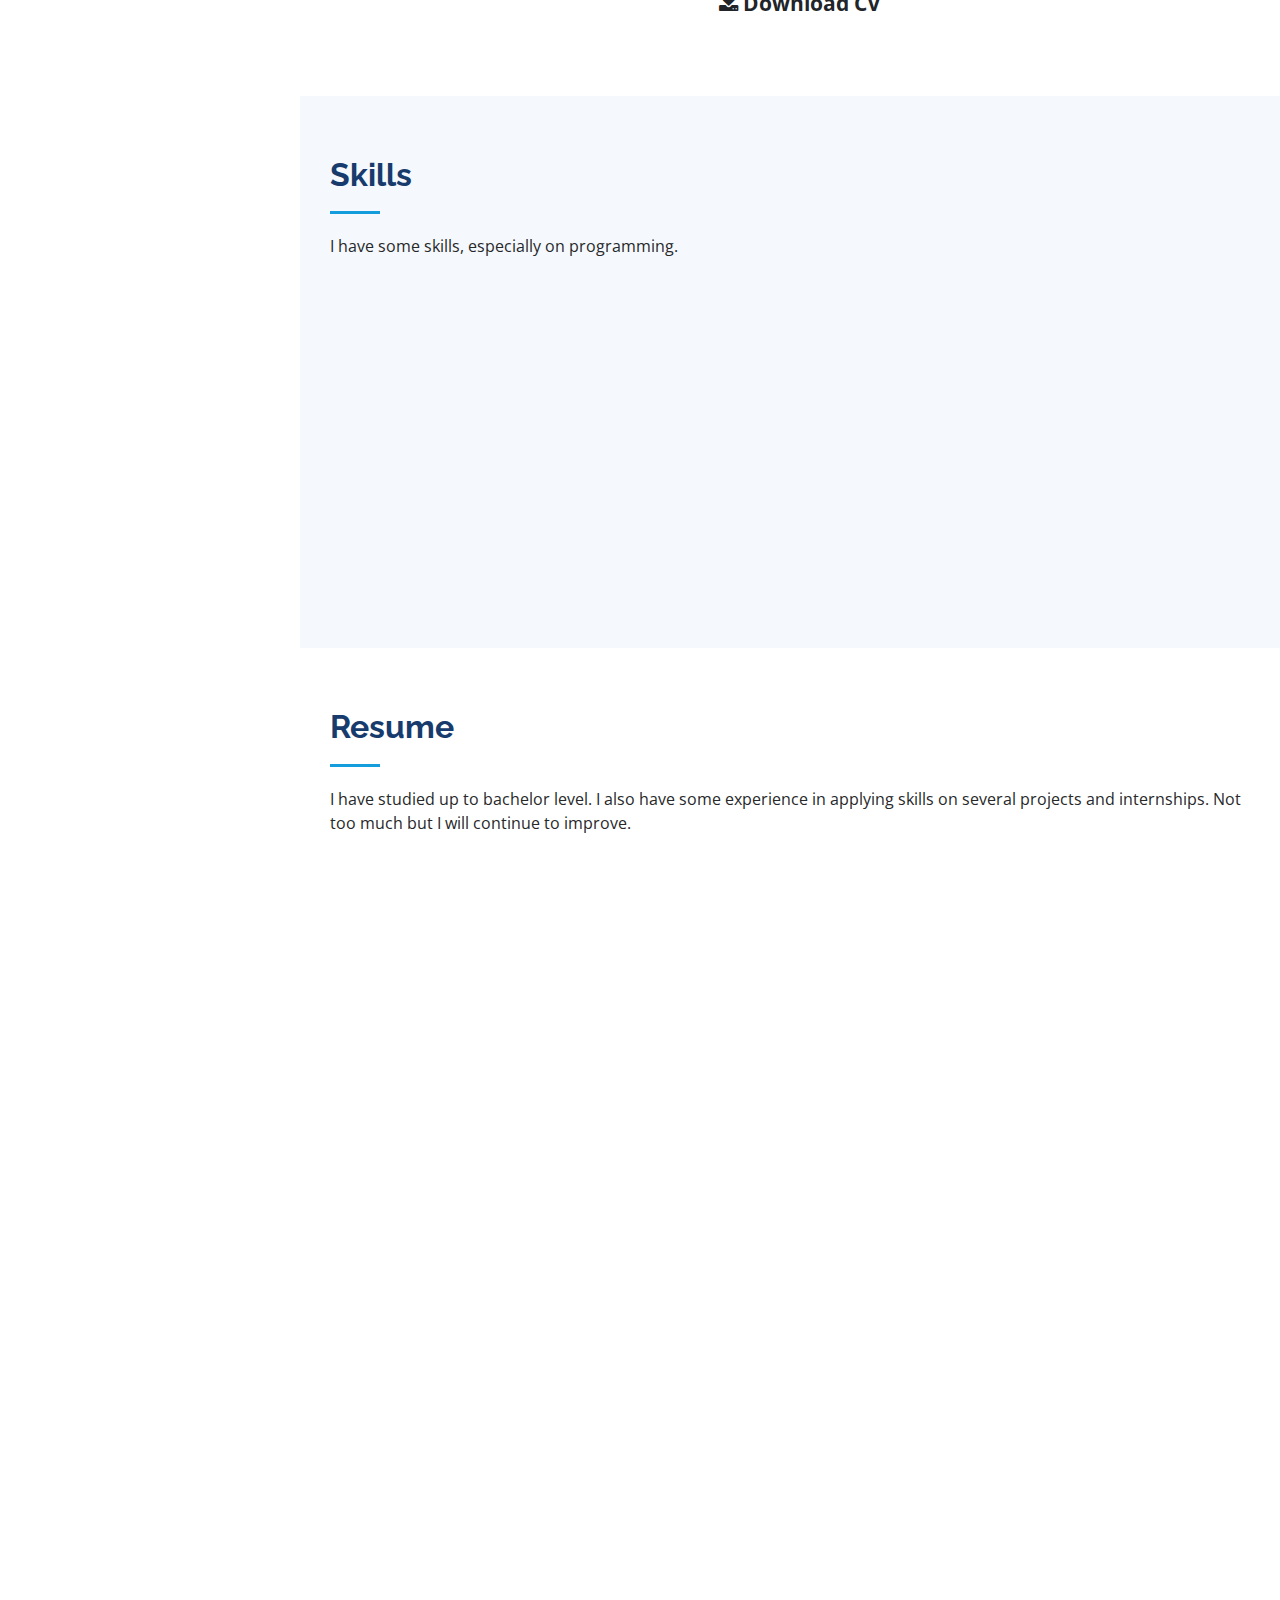
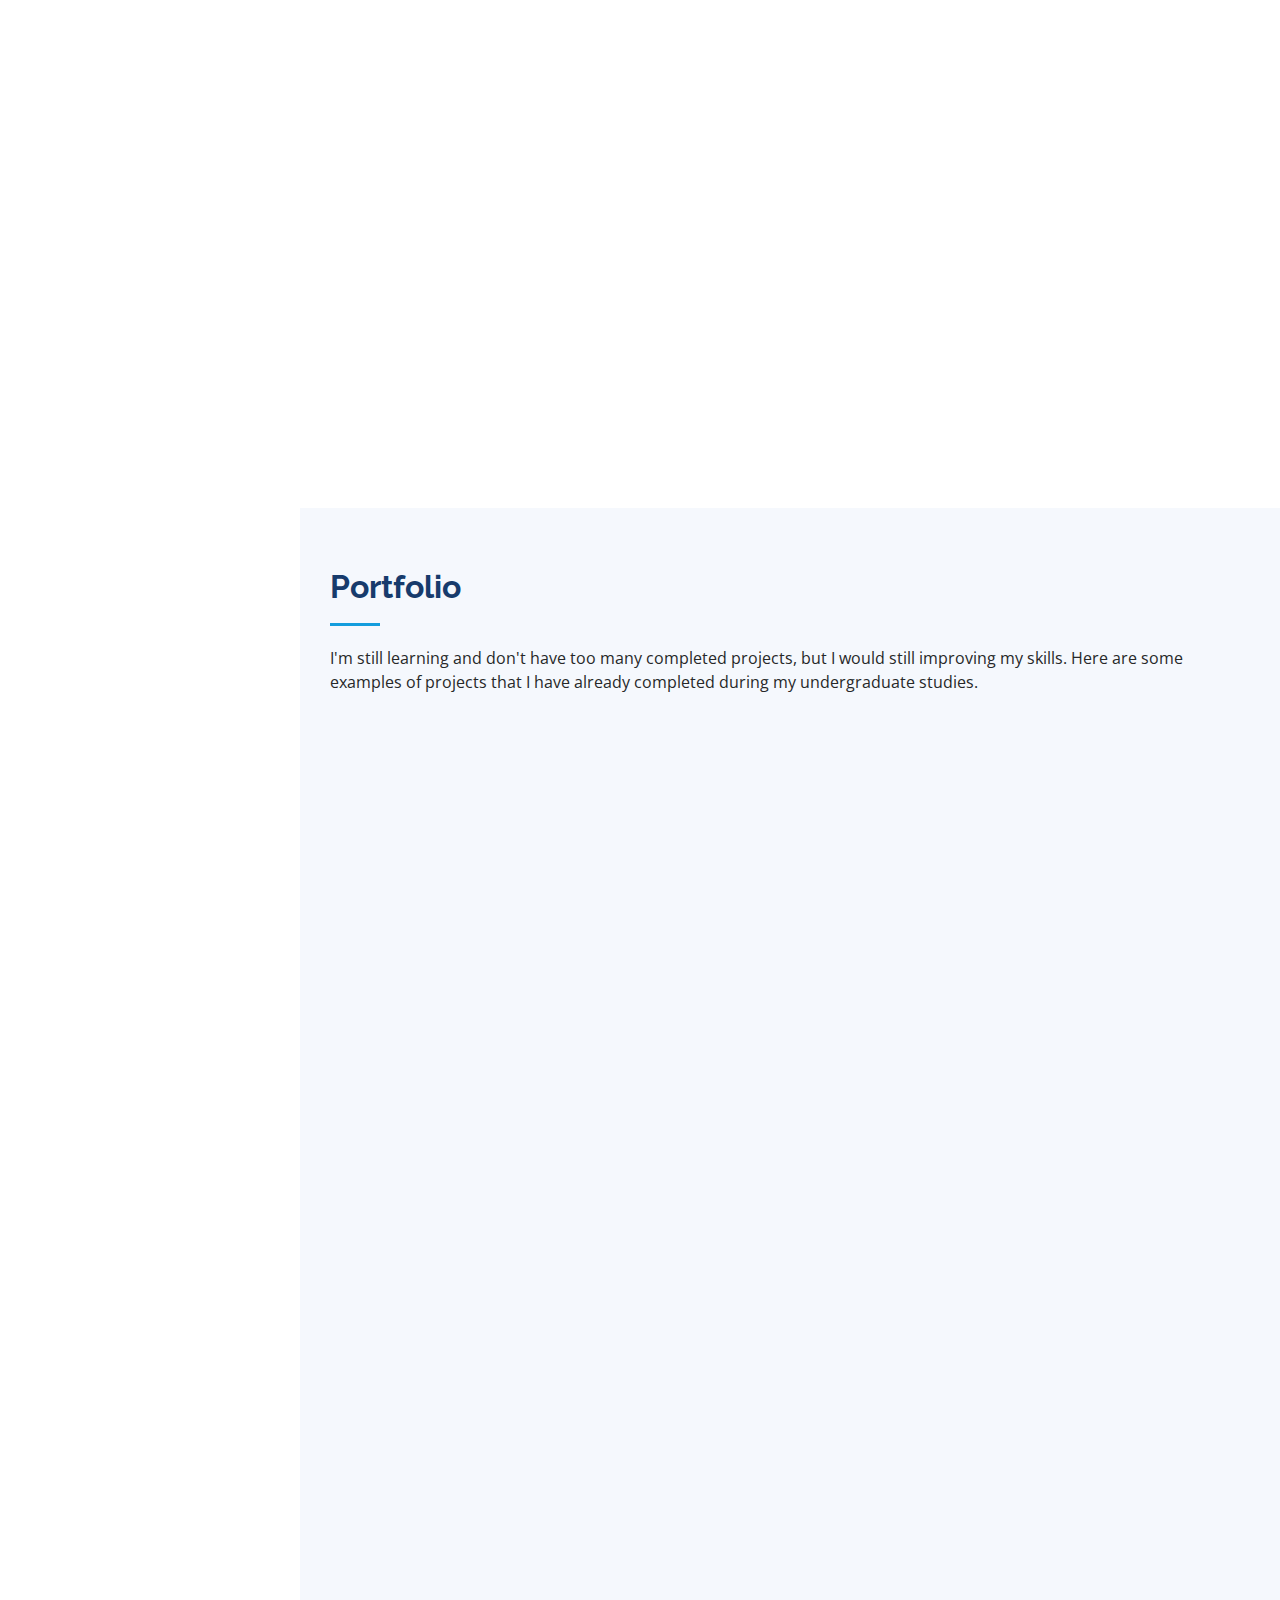
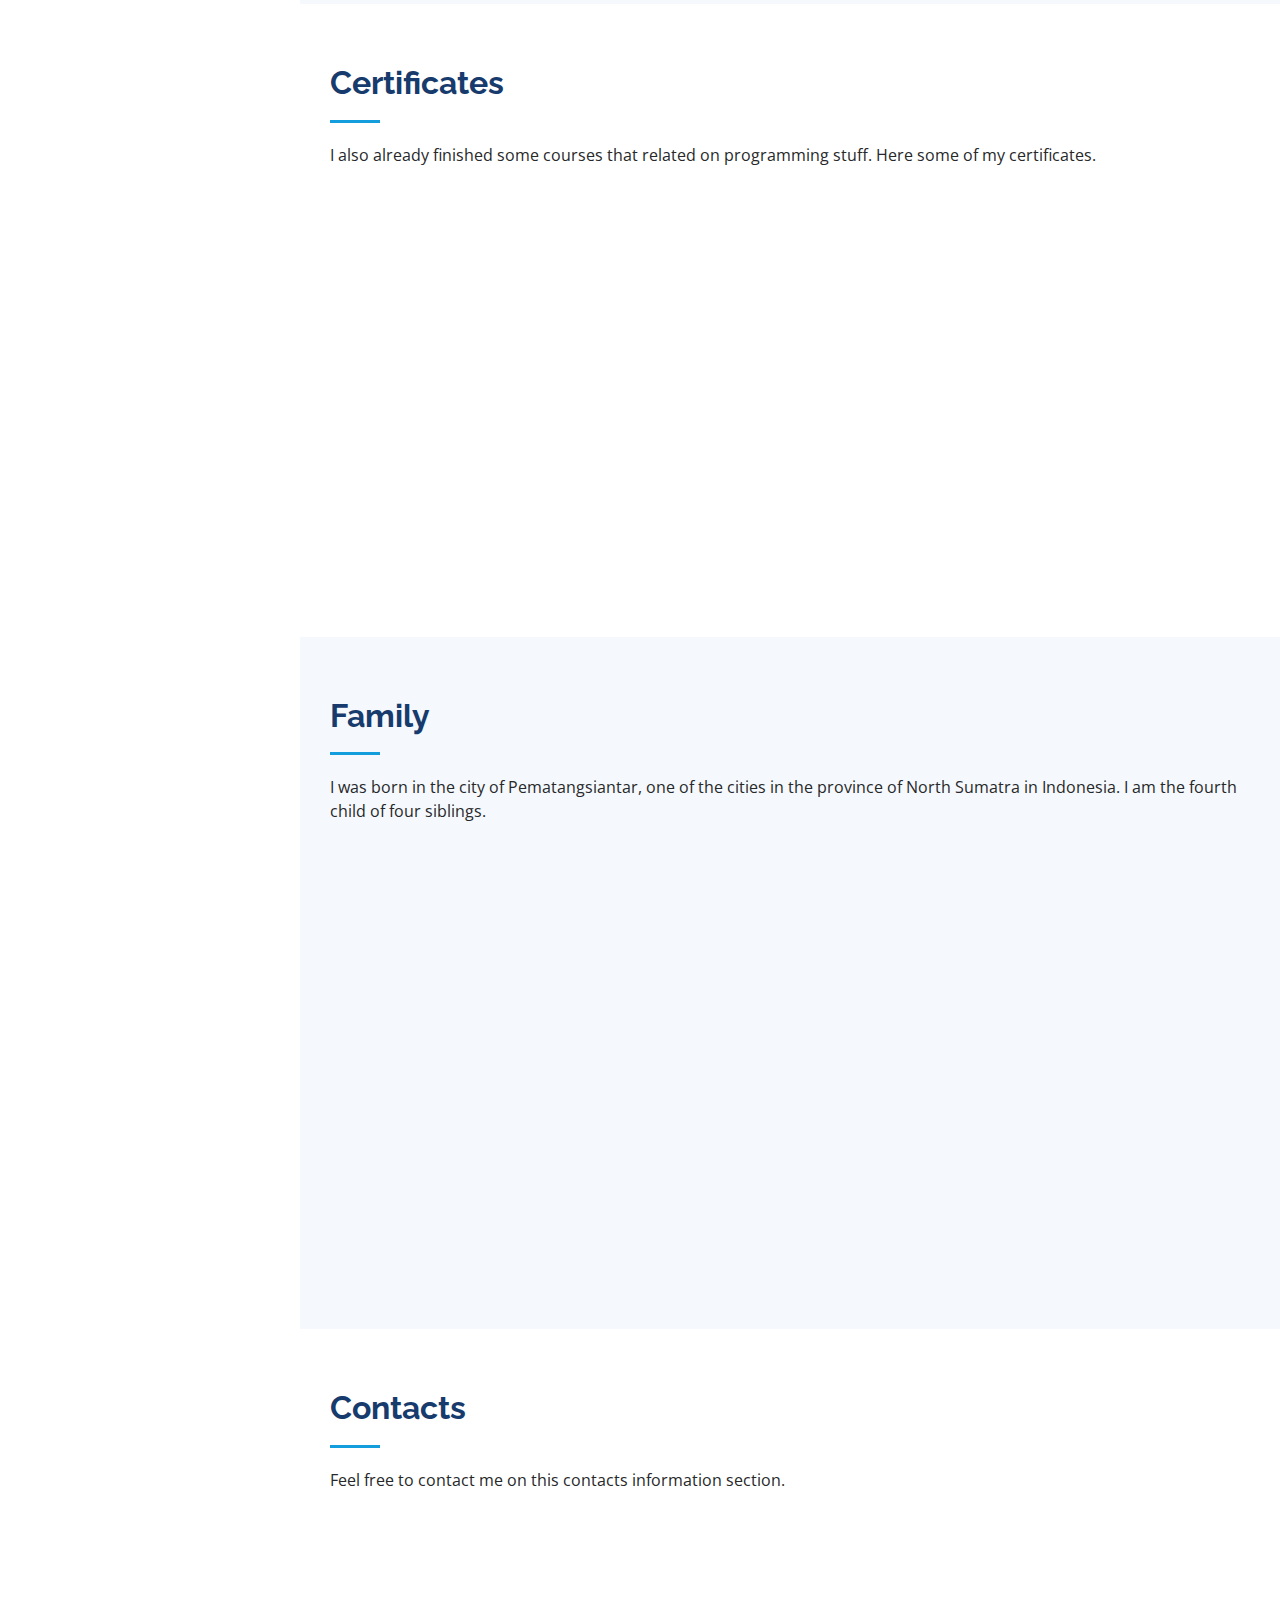
==== commit 7b3b8c5c: "Newest Update" ====
--- a/index.html
+++ b/index.html
@@ -123,10 +123,10 @@
               </div>
               <div class="col-lg-6">
                 <ul>
-                  <li><i class="bi bi-chevron-right"></i> <strong>Age:</strong> <span>22</span></li>
+                  <li><i class="bi bi-chevron-right"></i> <strong>Age:</strong> <span>23</span></li>
                   <li><i class="bi bi-chevron-right"></i> <strong>Degree:</strong> <span>Bachelor of Informatics
                       Engineering</span></li>
-                  <li><i class="bi bi-chevron-right"></i> <strong>Email:</strong> <span>samueljovial21@gmail.com</span>
+                  <li><i class="bi bi-chevron-right"></i> <strong>Email:</strong> <span>samueljpdd@gmail.com</span>
                   </li>
                   <li><i class="bi bi-chevron-right"></i> <strong>Freelance:</strong> <span>Available</span></li>
                 </ul>
@@ -603,7 +603,7 @@
                   <i class="bx bxs-quote-alt-right quote-icon-right"></i>
                 </p>
                 <img src="assets/img/testimonials/testimonials-1.png" class="testimonial-img" alt="">
-                <h3>T.Pardede, S.Pd. & St.E. Br.Sagala</h3>
+                <h3>(+)T.E.Pardede, S.Pd. & St.E. Br.Sagala</h3>
                 <h4>Parents</h4>
               </div>
             </div><!-- End testimonial item -->
@@ -626,8 +626,7 @@
               <div class="testimonial-item" data-aos="fade-up" data-aos-delay="200">
                 <p>
                   <i class="bx bxs-quote-alt-left quote-icon-left"></i>
-                  The second child in Pardede's family and Sam's first brother. Currently working as a Electrical
-                  Engineer at PT PLN.
+                  The second child in Pardede's family and Sam's first brother. Currently working as a Procurement Executive at PT PLN.
                   <i class="bx bxs-quote-alt-right quote-icon-right"></i>
                 </p>
                 <img src="assets/img/testimonials/testimonials-3.png" class="testimonial-img" alt="">
@@ -770,7 +769,7 @@
     <div class="container">
 
       <div class="lastUpdated">
-        Last updated on April 19th 2024
+        Last updated on March 27th 2024
       </div>
       <div class="credits">
         <div class="copyright">
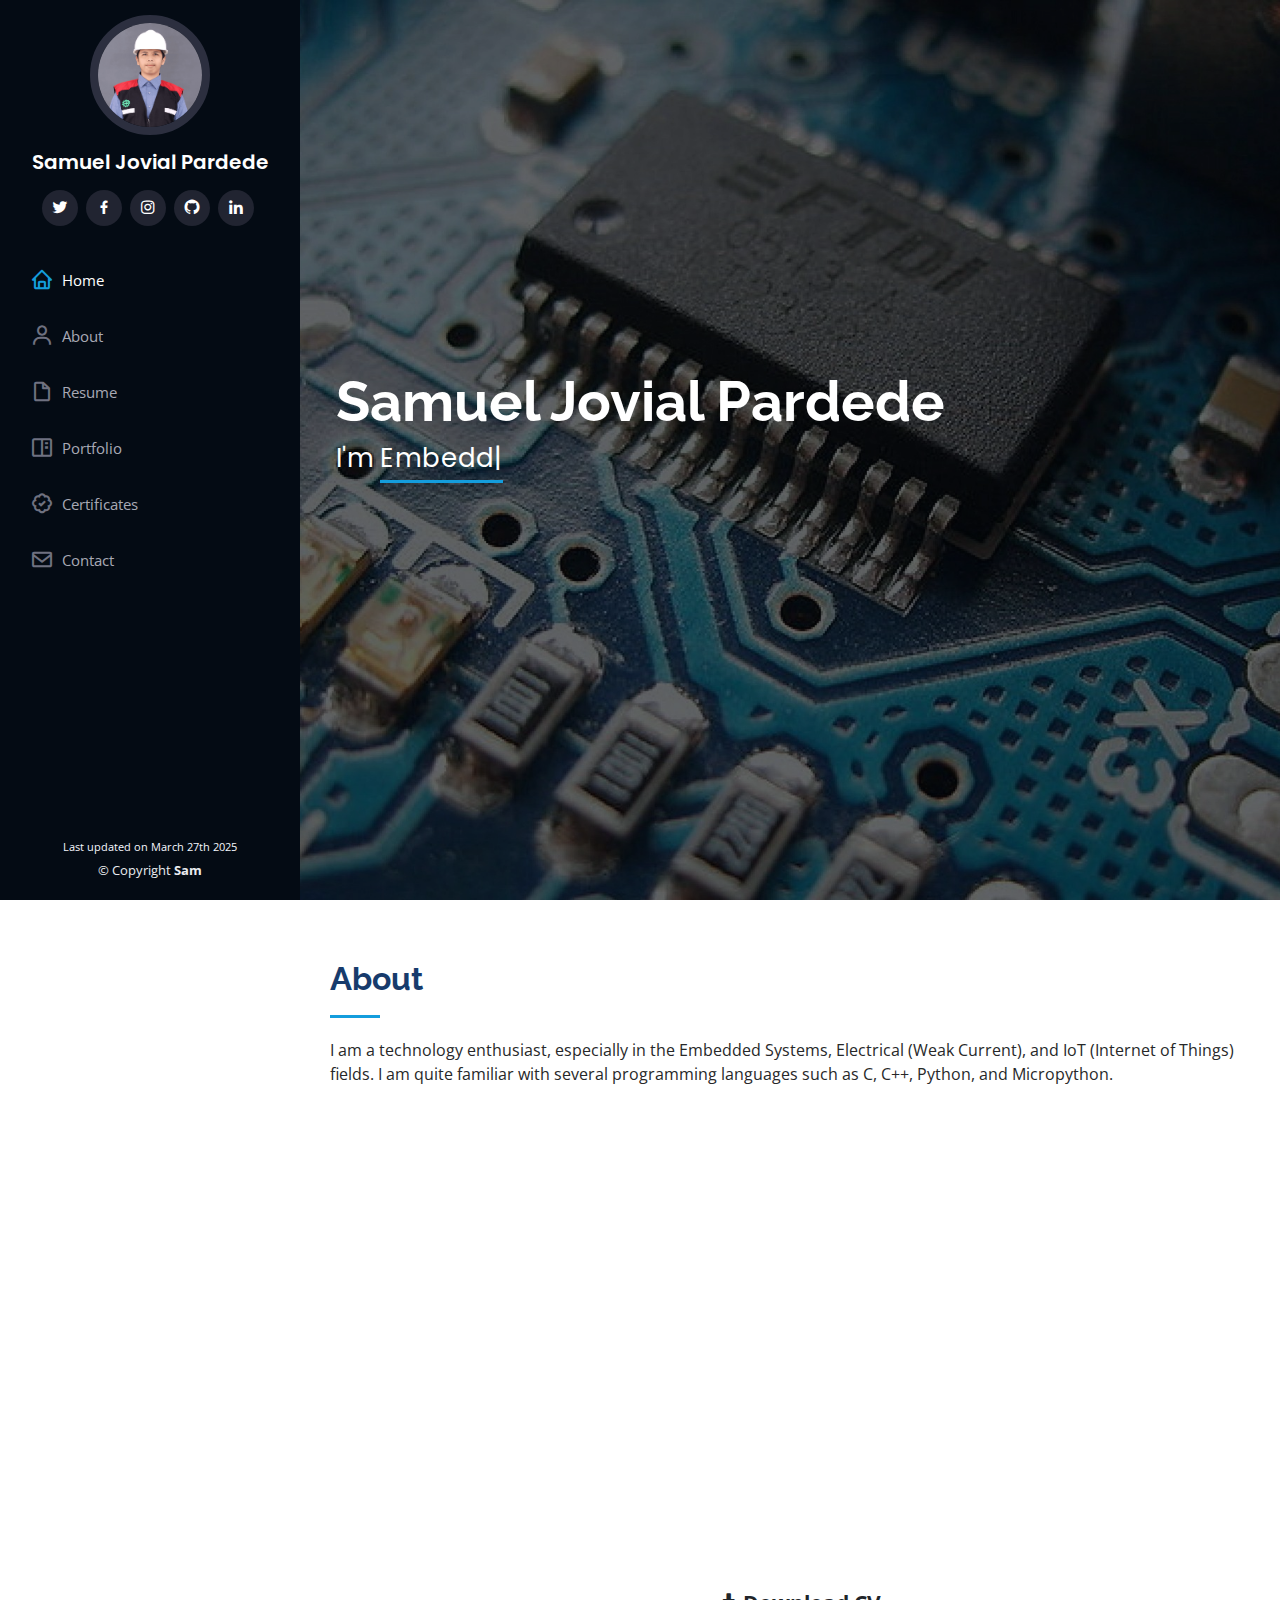
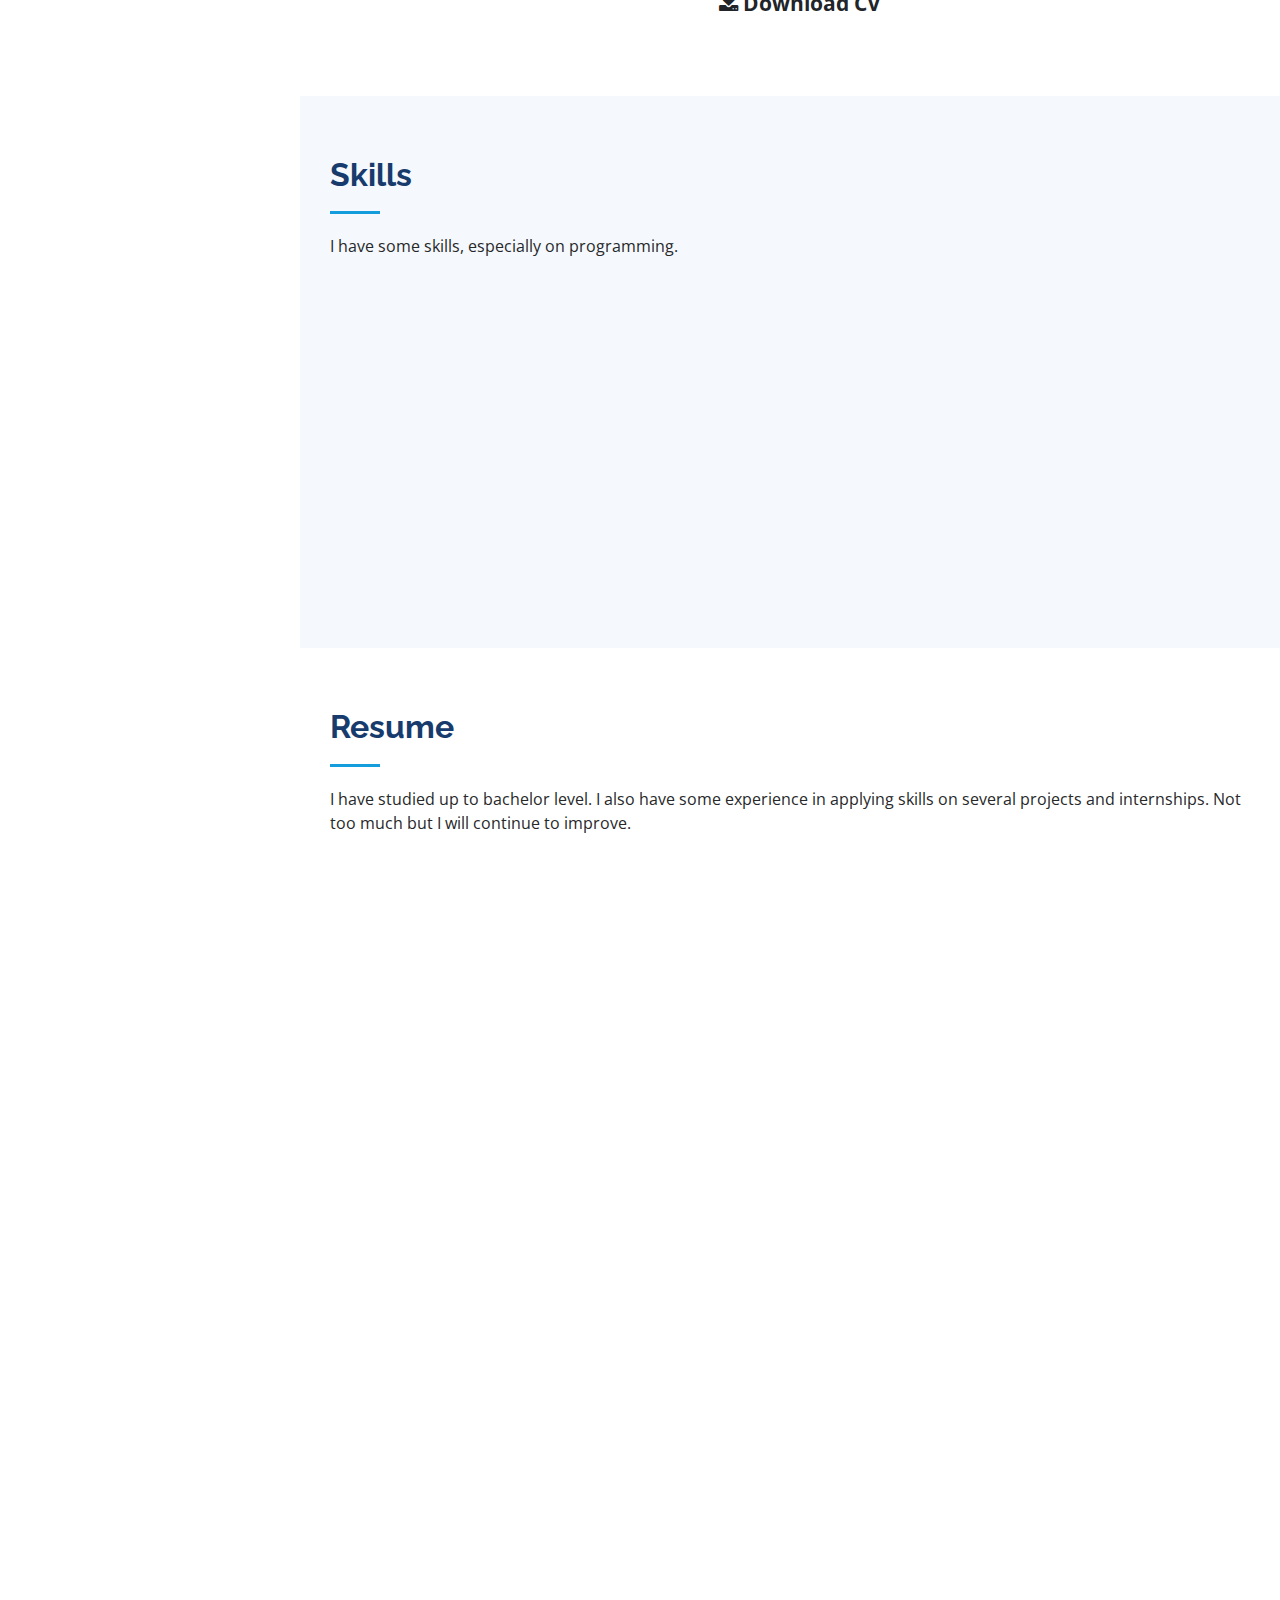
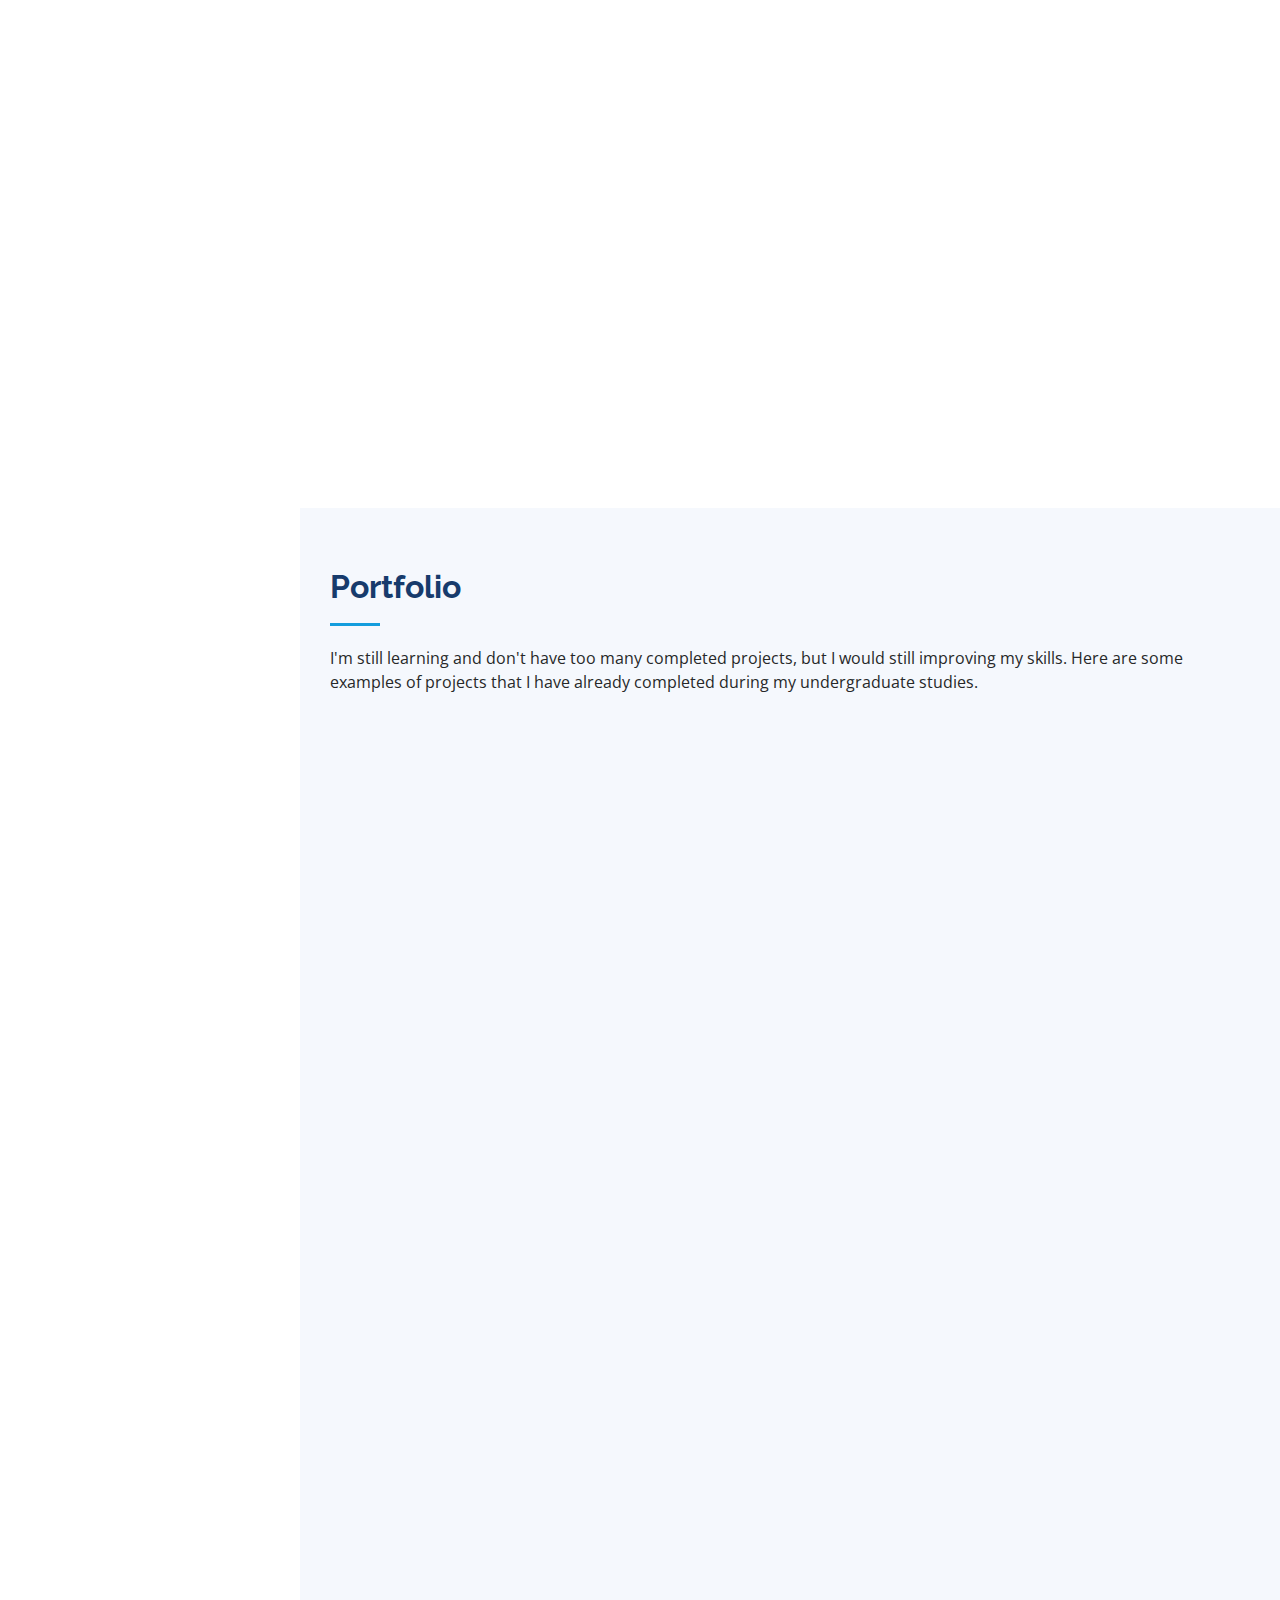
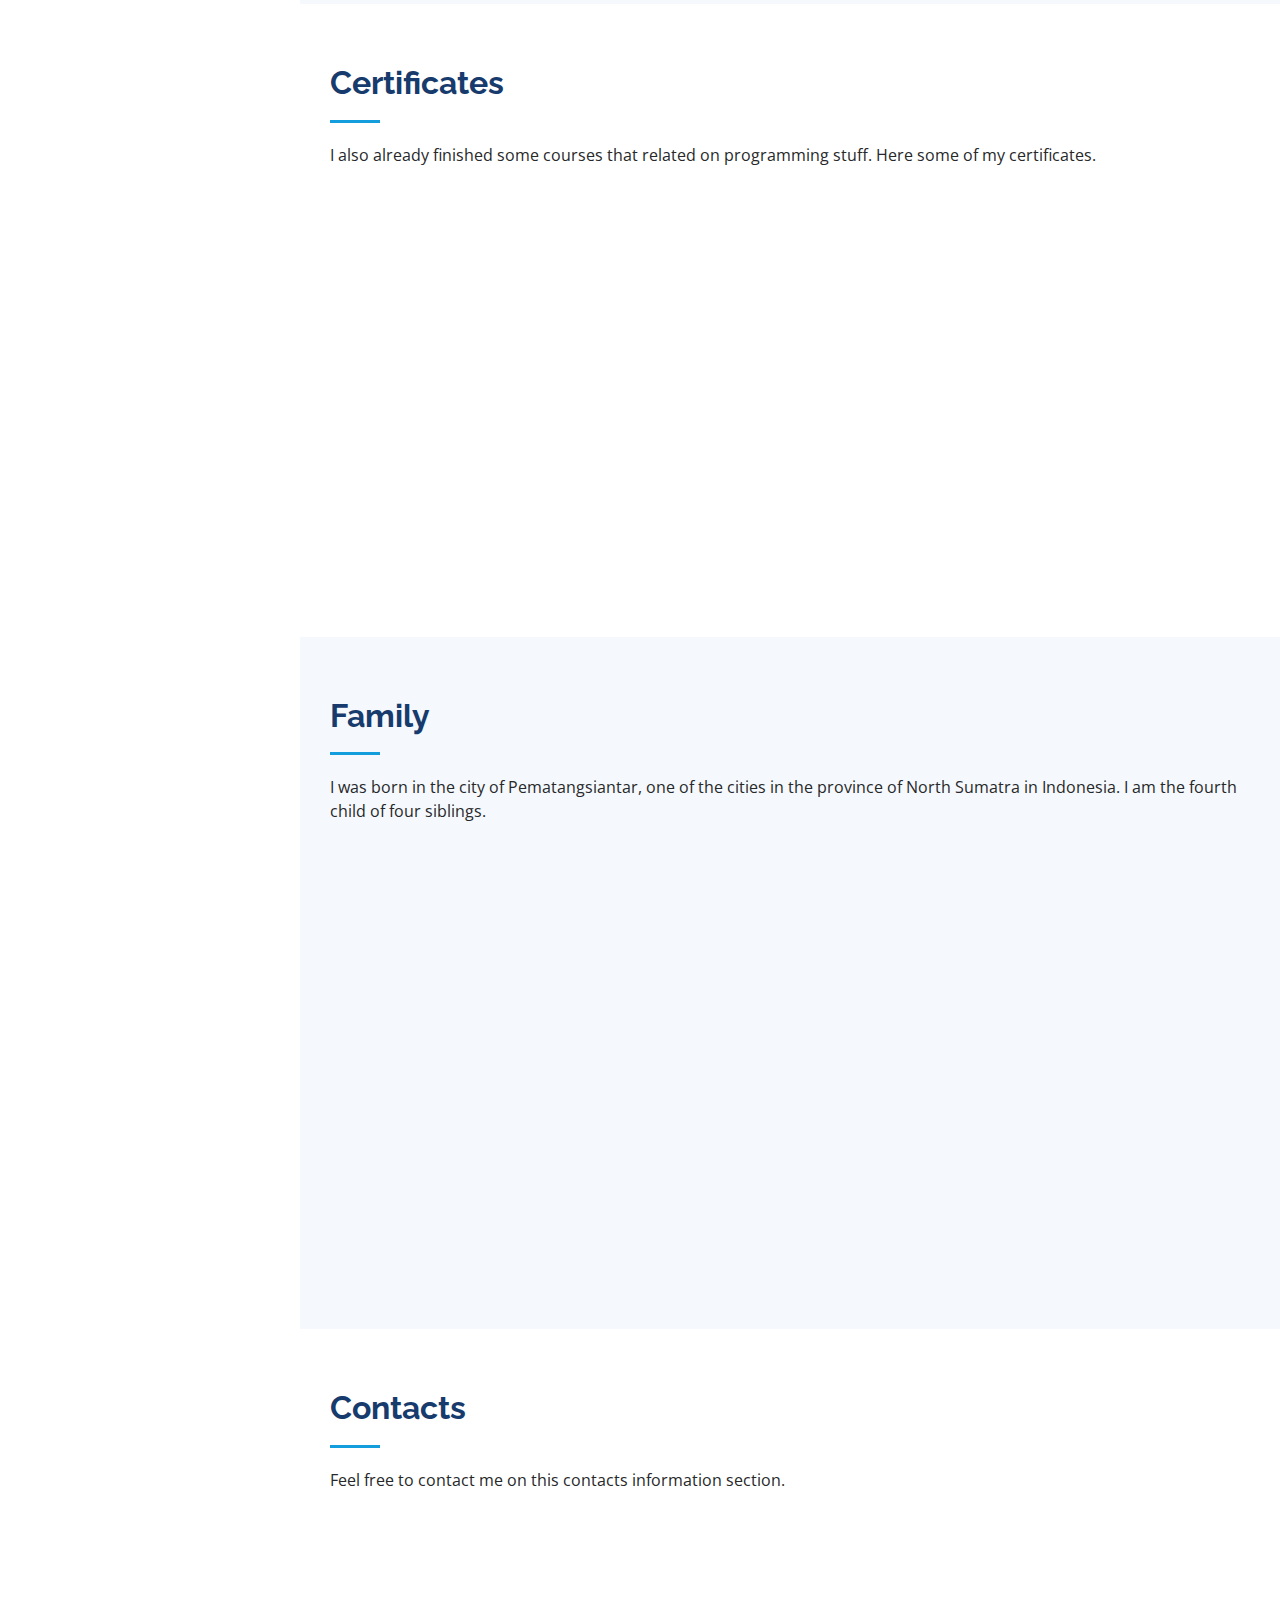
==== commit 2e9dd80d: "Update index.html" ====
--- a/index.html
+++ b/index.html
@@ -769,7 +769,7 @@
     <div class="container">
 
       <div class="lastUpdated">
-        Last updated on March 27th 2024
+        Last updated on March 27th 2025
       </div>
       <div class="credits">
         <div class="copyright">
